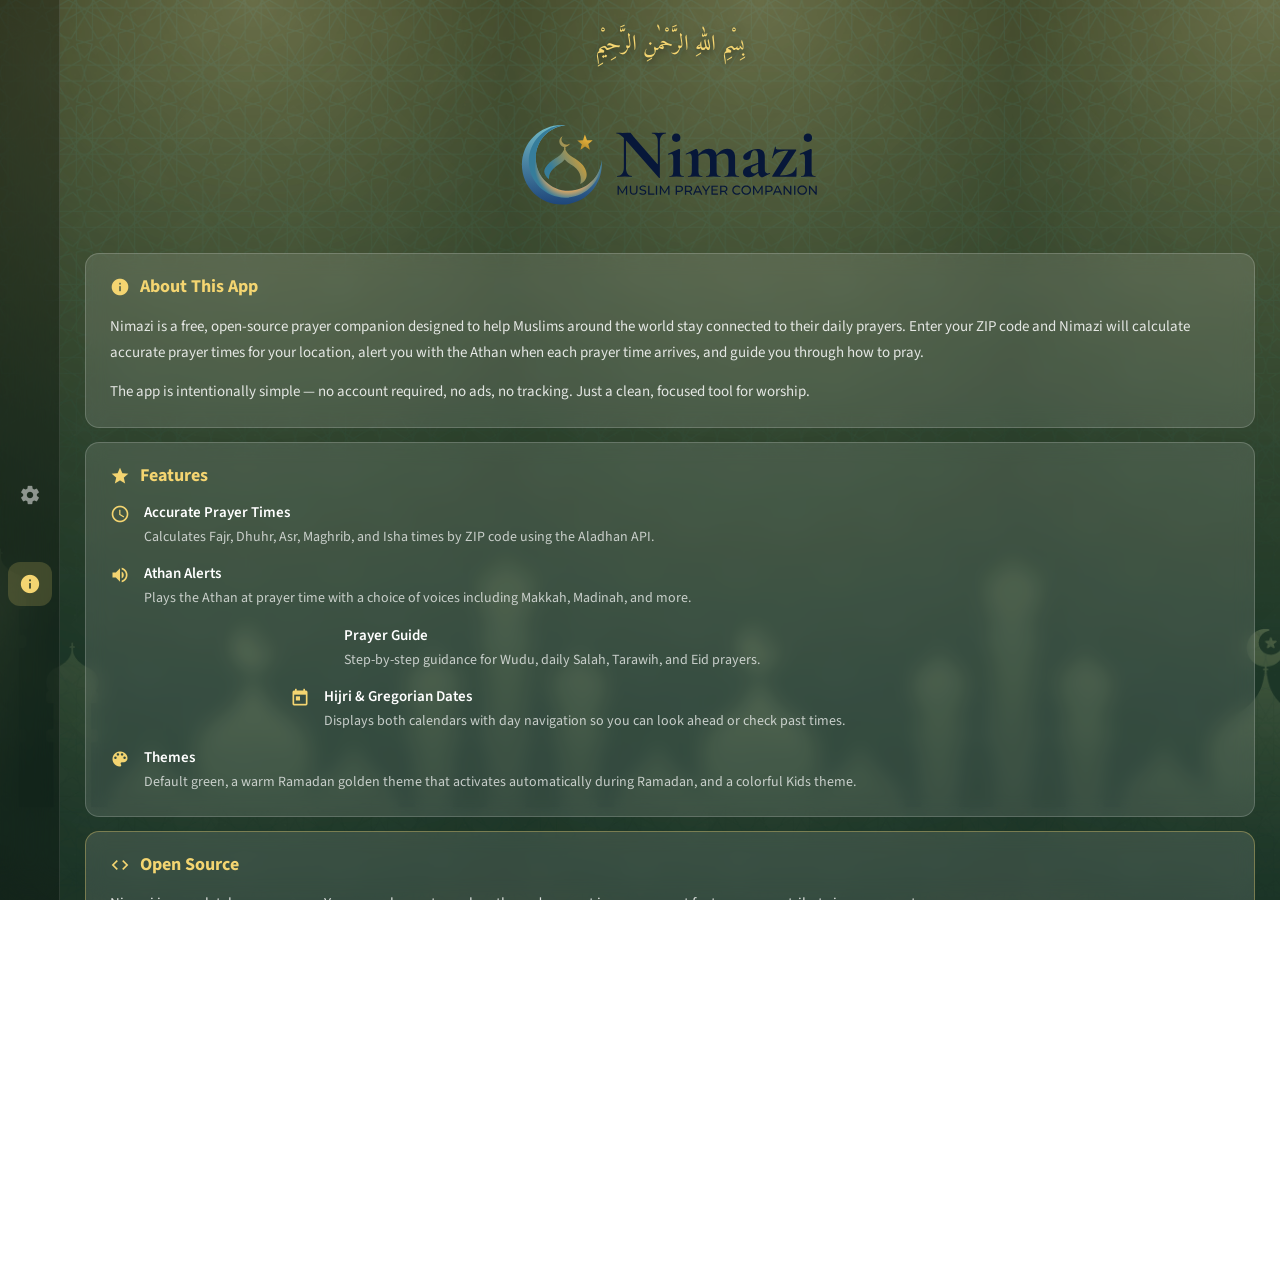
==== about.html @ c9d225bf "Add About page, desktop sidebar nav, and guide page improvements - Add About page with app descripti" ====
<!DOCTYPE html>
<html lang="en">
<head>
<meta charset="UTF-8">
<meta name="viewport" content="width=device-width, initial-scale=1.0">

<title>About - Nimazi</title>

<link href="https://fonts.googleapis.com/css2?family=Amiri:wght@400;700&family=Source+Sans+3:wght@300;400;600;700&display=swap" rel="stylesheet">
<link href="https://fonts.googleapis.com/icon?family=Material+Icons" rel="stylesheet">
<link href="styles.css" rel="stylesheet">

<link rel="icon" type="image/png" href="/assets/favicon/favicon-96x96.png" sizes="96x96" />
<link rel="icon" type="image/svg+xml" href="/assets/favicon/favicon.svg" />
<link rel="shortcut icon" href="/assets/favicon/favicon.ico" />
<link rel="apple-touch-icon" sizes="180x180" href="/assets/favicon/apple-touch-icon.png" />
<meta name="apple-mobile-web-app-title" content="Nimazi" />
<link rel="manifest" href="/assets/favicon/site.webmanifest" />
</head>

<body class="aboutPage">
<div class="pattern-overlay"></div>
<div class="geometric-pattern"></div>

<div class="container">
    <div class="bismillah">بِسْمِ اللهِ الرَّحْمٰنِ الرَّحِيْمِ</div>

    <div class="about-hero">
        <img src="assets/branding/logo.svg" alt="Nimazi" class="about-logo">
    </div>

    <div class="about-sections">

        <div class="about-card">
            <h2 class="about-card-title">
                <span class="material-icons about-card-icon">info</span>
                About This App
            </h2>
            <p class="about-body">
                Nimazi is a free, open-source prayer companion designed to help Muslims around the world stay connected to their daily prayers. Enter your ZIP code and Nimazi will calculate accurate prayer times for your location, alert you with the Athan when each prayer time arrives, and guide you through how to pray.
            </p>
            <p class="about-body">
                The app is intentionally simple — no account required, no ads, no tracking. Just a clean, focused tool for worship.
            </p>
        </div>

        <div class="about-card">
            <h2 class="about-card-title">
                <span class="material-icons about-card-icon">star</span>
                Features
            </h2>
            <ul class="about-feature-list">
                <li>
                    <span class="material-icons about-feature-icon">schedule</span>
                    <div>
                        <strong>Accurate Prayer Times</strong>
                        <p>Calculates Fajr, Dhuhr, Asr, Maghrib, and Isha times by ZIP code using the Aladhan API.</p>
                    </div>
                </li>
                <li>
                    <span class="material-icons about-feature-icon">volume_up</span>
                    <div>
                        <strong>Athan Alerts</strong>
                        <p>Plays the Athan at prayer time with a choice of voices including Makkah, Madinah, and more.</p>
                    </div>
                </li>
                <li>
                    <span class="material-icons about-feature-icon">clean_hands</span>
                    <div>
                        <strong>Prayer Guide</strong>
                        <p>Step-by-step guidance for Wudu, daily Salah, Tarawih, and Eid prayers.</p>
                    </div>
                </li>
                <li>
                    <span class="material-icons about-feature-icon">calendar_today</span>
                    <div>
                        <strong>Hijri &amp; Gregorian Dates</strong>
                        <p>Displays both calendars with day navigation so you can look ahead or check past times.</p>
                    </div>
                </li>
                <li>
                    <span class="material-icons about-feature-icon">palette</span>
                    <div>
                        <strong>Themes</strong>
                        <p>Default green, a warm Ramadan golden theme that activates automatically during Ramadan, and a colorful Kids theme.</p>
                    </div>
                </li>
            </ul>
        </div>

        <div class="about-card about-card-github">
            <h2 class="about-card-title">
                <span class="material-icons about-card-icon">code</span>
                Open Source
            </h2>
            <p class="about-body">
                Nimazi is completely open source. You are welcome to explore the code, report issues, suggest features, or contribute improvements.
            </p>
            <a href="https://github.com/iamshipon1988/nimazi" target="_blank" rel="noopener noreferrer" class="about-github-link">
                <svg class="about-github-icon" viewBox="0 0 24 24" fill="currentColor" aria-hidden="true">
                    <path d="M12 0C5.374 0 0 5.373 0 12c0 5.302 3.438 9.8 8.207 11.387.599.111.793-.261.793-.577v-2.234c-3.338.726-4.033-1.416-4.033-1.416-.546-1.387-1.333-1.756-1.333-1.756-1.089-.745.083-.729.083-.729 1.205.084 1.839 1.237 1.839 1.237 1.07 1.834 2.807 1.304 3.492.997.107-.775.418-1.305.762-1.604-2.665-.305-5.467-1.334-5.467-5.931 0-1.311.469-2.381 1.236-3.221-.124-.303-.535-1.524.117-3.176 0 0 1.008-.322 3.301 1.23A11.509 11.509 0 0112 5.803c1.02.005 2.047.138 3.006.404 2.291-1.552 3.297-1.23 3.297-1.23.653 1.653.242 2.874.118 3.176.77.84 1.235 1.911 1.235 3.221 0 4.609-2.807 5.624-5.479 5.921.43.372.823 1.102.823 2.222v3.293c0 .319.192.694.801.576C20.566 21.797 24 17.3 24 12c0-6.627-5.373-12-12-12z"/>
                </svg>
                View on GitHub
                <span class="material-icons about-link-arrow">open_in_new</span>
            </a>
        </div>

        <div class="about-card">
            <h2 class="about-card-title">
                <span class="material-icons about-card-icon">favorite</span>
                Credits
            </h2>
            <div class="about-credits">
                <div class="about-credit-row">
                    <span class="about-credit-label">Created by</span>
                    <a href="https://sazzad.me" target="_blank" rel="noopener noreferrer" class="about-credit-link">Sazzad Hossain</a>
                </div>
                <div class="about-credit-row">
                    <span class="about-credit-label">Prayer data</span>
                    <a href="https://aladhan.com" target="_blank" rel="noopener noreferrer" class="about-credit-link">Aladhan API</a>
                </div>
                <div class="about-credit-row">
                    <span class="about-credit-label">Icons</span>
                    <a href="https://fonts.google.com/icons" target="_blank" rel="noopener noreferrer" class="about-credit-link">Google Material Icons</a>
                </div>
                <div class="about-credit-row">
                    <span class="about-credit-label">Fonts</span>
                    <a href="https://fonts.google.com" target="_blank" rel="noopener noreferrer" class="about-credit-link">Google Fonts — Amiri &amp; Source Sans 3</a>
                </div>
            </div>
        </div>

    </div><!-- /.about-sections -->

</div><!-- /.container -->

<!-- Desktop Side Navigation -->
<nav class="desktop-side-nav">
    <a href="index.html" class="side-nav-item" aria-label="Prayer Times">
        <span class="material-icons">accessibility_new</span>
        <span class="side-nav-tooltip">Prayer</span>
    </a>
    <a href="guide.html" class="side-nav-item" aria-label="Prayer Guide">
        <span class="material-icons">clean_hands</span>
        <span class="side-nav-tooltip">Guide</span>
    </a>
    <a href="index.html#settings" class="side-nav-item" aria-label="Settings">
        <span class="material-icons">settings</span>
        <span class="side-nav-tooltip">Settings</span>
    </a>
    <a href="about.html" class="side-nav-item active" aria-label="About">
        <span class="material-icons">info</span>
        <span class="side-nav-tooltip">About</span>
    </a>
</nav>

<!-- Mobile Bottom Navigation -->
<div class="mobile-bottom-nav">
    <a href="index.html" class="bottom-nav-item" aria-label="Prayer Times">
        <span class="material-icons">accessibility_new</span>
        <span class="bottom-nav-label">Prayer</span>
    </a>
    <a href="guide.html" class="bottom-nav-item" aria-label="Prayer Guide">
        <span class="material-icons">clean_hands</span>
        <span class="bottom-nav-label">Guide</span>
    </a>
    <a href="index.html#settings" class="bottom-nav-item" aria-label="Settings">
        <span class="material-icons">settings</span>
        <span class="bottom-nav-label">Settings</span>
    </a>
    <a href="about.html" class="bottom-nav-item active" aria-label="About">
        <span class="material-icons">info</span>
        <span class="bottom-nav-label">About</span>
    </a>
</div>

<script src="guide.js"></script>
</body>
</html>
---- styles.css ----
* {
    margin: 0;
    padding: 0;
    box-sizing: border-box;
}

body, html {
    width: 100%;
    height: 100vh;
    font-family: 'Source Sans 3', sans-serif;
    color: #fff;
    overflow-x: hidden;
    overflow-y: auto;
    background: url('assets/images/bg-green-mobile.jpg') bottom left / auto 100% repeat-x fixed;
    position: relative;
}

body::before {
    content: '';
    position: fixed;
    top: 0;
    left: 0;
    width: 100%;
    height: 100%;
    background: rgba(0, 0, 0, 0.4);
    pointer-events: none;
    z-index: 1;
}

body .container {
    position: relative;
    z-index: 10;
}

/* Ramadan Theme - Golden Light with Background Image */
body.ramadan-mode {
    background: url('assets/images/bg-ramadan.jpg') center center / cover no-repeat fixed;
    color: #3a3939;
}

body.ramadan-mode::before {
    content: '';
    position: fixed;
    top: 0;
    left: 0;
    width: 100%;
    height: 100%;
    background: rgba(255, 255, 255, 0.3);
    pointer-events: none;
    z-index: 1;
}

body.ramadan-mode .container {
    position: relative;
    z-index: 10;
}

body.ramadan-mode .bismillah {
    color: #6b5016;
    text-shadow: none;
}

body.ramadan-mode .current-time {
    color: #8b6914;
    text-shadow: none;
}

body.ramadan-mode .athan-button {
    background: linear-gradient(135deg, #d4a54a 0%, #b8903e 100%);
    color: #2c1f0a;
    font-weight: 600;
}

body.ramadan-mode .settings-button {
    background: #ffffff;
    border: 1px solid #d4a54a;
    color: #6b5016;
    font-weight: 600;
}

body.ramadan-mode .gregorian-date,
body.ramadan-mode .hijri-date {
    background: rgba(139, 105, 20, 0.15);
    border: 1px solid rgba(107, 80, 22, 0.4);
    color: #6b5016;
    font-weight: 500;
    text-shadow: none;
}

body.ramadan-mode .next-prayer-section {
    background: rgba(255, 255, 255, 0.8);
    border: 2px solid rgba(139, 105, 20, 0.4);
}

body.ramadan-mode .next-prayer-info-label,
body.ramadan-mode .next-prayer-time-label,
body.ramadan-mode .countdown-label {
    color: #6b5016;
    font-weight: 500;
    text-shadow: none;
}

body.ramadan-mode .next-prayer-name {
    color: #8b6914;
    font-weight: 700;
    text-shadow: none;
}

body.ramadan-mode .next-prayer-time {
    color: #6b5016;
    font-weight: 700;
    text-shadow: none;
}

body.ramadan-mode .countdown {
    color: #8b6914;
    font-weight: 600;
    text-shadow: none;
}

body.ramadan-mode .prayer-card {
    background: rgba(255, 255, 255, 0.8);
    border: 2px solid rgba(139, 105, 20, 0.3);
}

body.ramadan-mode .prayer-card.active {
    background: rgba(255, 255, 255, 0.95);
    border-color: #8b6914;
    border-width: 3px;
    box-shadow: 0 4px 12px rgba(139, 105, 20, 0.3);
}

body.ramadan-mode .prayer-card .prayer-label {
    color: #6b5016;
    font-weight: 600;
    text-shadow: none;
}

body.ramadan-mode .prayer-name {
    color: #6b5016;
    font-weight: 700;
    text-shadow: none;
}

body.ramadan-mode .prayer-time {
    color: #8b6914;
    font-weight: 600;
    text-shadow: none;
}

body.ramadan-mode .ramadan-banner {
    background: rgba(139, 105, 20, 0.15);
    color: #6b5016;
    border: 2px solid rgba(107, 80, 22, 0.4);
}

body.ramadan-mode .ramadan-time-box {
    background: rgba(255, 255, 255, 0.6);
    border-color: rgba(139, 105, 20, 0.4);
}

body.ramadan-mode .prayer-card.ramadan-special {
    background: rgba(255, 255, 255, 0.95);
    border-color: #8b6914;
    border-width: 3px;
    box-shadow: 0 0 20px rgba(139, 105, 20, 0.3);
}

/* ==================== KIDS THEME ==================== */
body.kids-mode {
    background: #FFF8DC;
    background-image: url('assets/images/bg-kids.jpg');
    background-size: cover;
    background-position: center bottom;
    background-attachment: fixed;
    font-family: 'Source Sans 3', sans-serif;
    color: #131313;
}

/* body.kids-mode .container {
    padding-bottom: 140px;
} */

body.kids-mode::before {
    background: rgba(0, 0, 0, 0.2);
}

body.kids-mode .header {
    background: transparent;
    padding: 15px 20px;
    margin-bottom: 15px;
    flex-direction: row;
    align-items: flex-start;
    justify-content: space-between;
}

body.kids-mode .header-left {
    margin-bottom: 0;
    text-align: left;
}

body.kids-mode .bismillah {
    color: #00CED1;
    text-shadow:
        3px 3px 0px #FFF,
        -2px -2px 0px #FFF,
        2px -2px 0px #FFF,
        -2px 2px 0px #FFF,
        0 0 10px rgba(255, 255, 255, 0.8);
    font-size: 18px;
    font-weight: 800;
    margin-bottom: 8px;
}

body.kids-mode .current-time {
    color: #FF1493;
    text-shadow:
        4px 4px 0px #FFF,
        -3px -3px 0px #FFF,
        3px -3px 0px #FFF,
        -3px 3px 0px #FFF,
        0 0 15px rgba(255, 255, 255, 0.9);
    font-family: 'Source Sans 3', sans-serif;
    font-weight: 900;
    font-size: 56px;
    letter-spacing: 3px;
}

body.kids-mode .athan-button-container {
    margin-bottom: 10px;
}

body.kids-mode .athan-button {
    background: linear-gradient(135deg, #FF69B4 0%, #FF1493 100%);
    color: #FFF;
    font-weight: 800;
    border: 3px solid #FFF;
    font-size: 15px;
    border-radius: 25px;
    padding: 12px 28px;
    box-shadow: 0 4px 15px rgba(255, 20, 147, 0.5);
    text-shadow: 1px 1px 2px rgba(0, 0, 0, 0.3);
}

body.kids-mode .athan-button:hover {
    background: linear-gradient(135deg, #FF1493 0%, #FF69B4 100%);
    transform: translateY(-3px) scale(1.08);
    box-shadow: 0 6px 25px rgba(255, 20, 147, 0.7);
    border-color: #FFD700;
}

body.kids-mode .date-info {
    justify-content: flex-end;
}

body.kids-mode .date-container {
    flex-direction: column;
    gap: 4px;
    align-items: flex-end;
}

body.kids-mode .gregorian-date,
body.kids-mode .hijri-date {
    background: #FFF;
    border: 3px solid #FF8C00;
    color: #000;
    font-weight: 800;
    text-shadow: none;
    border-radius: 12px;
    padding: 8px 14px;
    font-size: 12px;
    box-shadow: 0 4px 12px rgba(255, 140, 0, 0.4);
}

body.kids-mode .settings-button {
    background: #00CED1;
    border: 3px solid #FFF;
    color: #FFF;
    font-size: 24px;
    border-radius: 50%;
    width: 50px;
    height: 50px;
    box-shadow: 0 4px 15px rgba(0, 206, 209, 0.5);
    text-shadow: 1px 1px 2px rgba(0, 0, 0, 0.3);
}

body.kids-mode .settings-button:hover {
    background: #FFD700;
    color: #000;
    border-color: #FF8C00;
    box-shadow: 0 6px 20px rgba(255, 215, 0, 0.6);
    text-shadow: none;
}

body.kids-mode .next-prayer-section {
    background: #FFD700;
    border: none;
    border-radius: 20px;
    box-shadow: 0 6px 20px rgba(255, 215, 0, 0.4);
    padding: 20px;
}

body.kids-mode .next-prayer-info-label,
body.kids-mode .next-prayer-time-label,
body.kids-mode .countdown-label {
    color: #000;
    font-weight: 700;
    text-shadow: none;
    text-transform: uppercase;
    font-size: 11px;
    letter-spacing: 0.5px;
}

body.kids-mode .next-prayer-name {
    color: #000;
    font-weight: 900;
    text-shadow: none;
    font-size: 26px;
}

body.kids-mode .next-prayer-time {
    color: #000;
    font-weight: 900;
    text-shadow: none;
    font-size: 26px;
}

body.kids-mode .countdown {
    color: #000;
    font-weight: 700;
    text-shadow: none;
    font-size: 16px;
}

body.kids-mode .date-navigation-badge {
    background: #FFD700;
    border: none;
    border-radius: 15px;
}

body.kids-mode .date-badge-date {
    color: #000;
    font-weight: 700;
    text-shadow: none;
}

body.kids-mode .back-to-today-button {
    background: #00CED1;
    color: #000;
    border: none;
    font-weight: 700;
}

body.kids-mode .back-to-today-button:hover {
    background: #48D1CC;
    transform: scale(1.05);
}

body.kids-mode .date-nav-button {
    background: #00CED1;
    border: none;
    color: #000;
    font-size: 16px;
    font-weight: 700;
}

body.kids-mode .date-nav-button:hover:not(:disabled) {
    background: #48D1CC;
    transform: translateY(-50%) scale(1.1);
    box-shadow: 0 0 10px rgba(0, 206, 209, 0.4);
}

body.kids-mode .prayer-grid {
    grid-template-columns: repeat(3, 1fr);
    gap: 15px;
    margin-bottom: 20px;
}

body.kids-mode .prayer-card {
    background: #ffffff;
    border: none;
    border-radius: 20px;
    box-shadow: 0 4px 10px rgba(0, 206, 209, 0.3);
    padding: 18px 14px;
    display: flex;
    flex-direction: column;
    align-items: center;
    justify-content: center;
    gap: 6px;
    min-height: 110px;
}

body.kids-mode .prayer-card:hover {
    transform: translateY(-3px);
    box-shadow: 0 6px 15px rgba(0, 206, 209, 0.4);
}

body.kids-mode .prayer-card.active {
    background: #00CED1;
    box-shadow: 0 6px 20px rgba(160, 231, 229, 0.6);
    border-top: 5px solid #f4d571;
}

body.kids-mode .prayer-card.active:before {
    display: none;
}

body.kids-mode .prayer-card.passed {
    opacity: 0.7;
}

body.kids-mode .prayer-card .prayer-label {
    background: transparent;
    color: #000;
    font-weight: 700;
    text-shadow: none;
    border-radius: 0;
    font-size: 11px;
    text-transform: uppercase;
    letter-spacing: 0.8px;
    margin-bottom: 4px;
}

body.kids-mode .prayer-name {
    color: #000;
    font-weight: 700;
    text-shadow: none;
    font-size: 15px;
}

body.kids-mode .prayer-time {
    color: #000;
    font-weight: 900;
    text-shadow: none;
    font-size: 22px;
}

body.kids-mode .ramadan-banner {
    background: #FFD700;
    color: #000;
    border: none;
    border-radius: 20px;
    box-shadow: 0 4px 15px rgba(255, 215, 0, 0.4);
}

body.kids-mode .ramadan-banner h2 {
    color: #000;
    text-shadow: none;
    font-size: 20px;
}

body.kids-mode .ramadan-time-box {
    background: #00CED1;
    border: none;
    border-radius: 15px;
}

body.kids-mode .ramadan-time-box h3 {
    color: #000;
    font-weight: 700;
}

body.kids-mode .ramadan-time-box .time {
    color: #000;
    font-weight: 900;
}

body.kids-mode .ramadan-time-box .note {
    color: #2c2c2c;
}

/* Kids theme modals */
body.kids-mode .prayer-modal-content,
body.kids-mode .prayer-details-content,
body.kids-mode .settings-modal-content {
    background: #FFF;
    border: none;
    border-radius: 20px;
    box-shadow: 0 10px 40px rgba(0, 0, 0, 0.2);
}

body.kids-mode .prayer-modal h2,
body.kids-mode .prayer-details-content h2,
body.kids-mode .settings-modal-content h2 {
    color: #000;
    text-shadow: none;
}

body.kids-mode .prayer-modal-time,
body.kids-mode .prayer-details-time {
    color: #00CED1;
    font-weight: 900;
    text-shadow: none;
}

body.kids-mode .prayer-modal-button,
body.kids-mode .modal-close {
    background: #00CED1;
    color: #000;
    border: none;
    font-weight: 700;
}

body.kids-mode .settings-save-button {
    background: #00CED1;
    color: #000;
    border: none;
    font-weight: 700;
}

body.kids-mode .settings-cancel-button {
    background: #E0E0E0;
    color: #000;
    border: none;
    font-weight: 600;
}

body.kids-mode .settings-copyright {
    color: #666;
    font-weight: 600;
}

body.kids-mode .settings-copyright a {
    color: #00CED1;
    font-weight: 700;
}

body.kids-mode .form-group label {
    color: #2c2c2c;
    font-weight: 600;
}

body.kids-mode .form-group input,
body.kids-mode .form-group select {
    background: #F5F5F5;
    border: 2px solid #E0E0E0;
    color: #2c2c2c;
    font-weight: 500;
}

body.kids-mode .form-group input:focus,
body.kids-mode .form-group select:focus {
    border-color: #00CED1;
    box-shadow: 0 0 0 3px rgba(0, 206, 209, 0.1);
}

body.kids-mode .preview-athan-button {
    background: #FFD700;
    border: none;
    color: #000;
    font-weight: 700;
}

body.kids-mode .preview-athan-button:hover {
    background: #FFA500;
    box-shadow: 0 4px 12px rgba(255, 215, 0, 0.4);
}

/* Islamic Pattern Background */
.pattern-overlay {
    position: fixed;
    top: 0;
    left: 0;
    width: 100%;
    height: 100%;
    opacity: 0.08;
    background-image:
        repeating-linear-gradient(45deg, transparent, transparent 35px, rgba(255,255,255,.03) 35px, rgba(255,255,255,.03) 70px),
        repeating-linear-gradient(-45deg, transparent, transparent 35px, rgba(255,255,255,.03) 35px, rgba(255,255,255,.03) 70px);
    pointer-events: none;
    z-index: 2;
}

.geometric-pattern {
    position: fixed;
    top: 0;
    left: 0;
    width: 100%;
    height: 100%;
    opacity: 0.05;
    background-image: radial-gradient(circle at 25% 25%, rgba(244, 213, 113, 0.2) 2%, transparent 0),
                      radial-gradient(circle at 75% 75%, rgba(244, 213, 113, 0.2) 2%, transparent 0);
    background-size: 60px 60px;
    pointer-events: none;
    z-index: 2;
}

.container {
    position: relative;
    max-width: 1400px;
    margin: 0 auto;
    padding: 15px 25px;
    z-index: 10;
    min-height: 100vh;
    display: flex;
    flex-direction: column;
}

/* Header Section */
.header {
    display: flex;
    justify-content: space-between;
    align-items: center;
    margin-bottom: 12px;
    flex-shrink: 0;
}

.header-left {
    flex: 1;
}

.bismillah {
    font-family: 'Amiri', serif;
    font-size: 20px;
    color: #f4d571;
    margin-bottom: 6px;
    text-shadow: 0 2px 8px rgba(0, 0, 0, 0.6);
    font-weight: 500;
}

.current-time {
    font-family: 'Source Sans 3', sans-serif;
    font-size: 52px;
    font-weight: 700;
    letter-spacing: 1px;
    text-shadow: 0 3px 12px rgba(0, 0, 0, 0.7);
    margin: 0;
    font-variant-numeric: tabular-nums;
    color: #ffffff;
}

.athan-button-container {
    display: flex;
    align-items: center;
    padding: 0 15px;
}

.athan-button {
    background: linear-gradient(135deg, #f4d571 0%, #e0c45c 100%);
    color: #1a4d2e;
    border: none;
    padding: 10px 20px;
    font-size: 14px;
    font-weight: 600;
    border-radius: 8px;
    cursor: pointer;
    transition: all 0.3s ease;
    font-family: 'Source Sans 3', sans-serif;
    box-shadow: 0 2px 10px rgba(244, 213, 113, 0.3);
    white-space: nowrap;
}

.athan-button:hover {
    transform: translateY(-2px);
    box-shadow: 0 4px 15px rgba(244, 213, 113, 0.5);
}

.athan-button:active {
    transform: translateY(0);
}

.date-info {
    display: flex;
    flex-direction: row;
    gap: 12px;
    align-items: center;
    flex: 1;
    justify-content: flex-end;
}

.date-container {
    display: flex;
    flex-direction: column;
    gap: 6px;
    align-items: flex-end;
}

.settings-button {
    background: linear-gradient(135deg, #f4d571 0%, #e0c45c 100%);
    color: #1a4d2e;
    border: none;
    width: 40px;
    height: 40px;
    font-size: 18px;
    border-radius: 50%;
    cursor: pointer;
    transition: all 0.3s ease;
    box-shadow: 0 2px 10px rgba(244, 213, 113, 0.3);
    display: flex;
    align-items: center;
    justify-content: center;
    flex-shrink: 0;
}

/* Branding symbol: hidden on mobile, shown on tablet/desktop */
.header-symbol {
    display: none;
}

/* Desktop/Tablet: Position settings button to right of date */
@media (min-width: 481px) {
    .header {
        position: relative;
    }

    .header-symbol {
        display: flex;
        align-items: center;
        justify-content: center;
        flex-shrink: 0;
        background: rgba(244, 213, 113, 0.12);
        border: 1px solid rgba(244, 213, 113, 0.25);
        border-radius: 14px;
        padding: 10px;
    }

    .header-symbol-img {
        width: 80px;
        height: 80px;
    }

    .guide-button {
        position: absolute;
        right: 50px;
        top: 50%;
        transform: translateY(-50%);
    }

    .settings-button {
        position: absolute;
        right: 0;
        top: 50%;
        transform: translateY(-50%);
    }
}

.settings-button:hover {
    box-shadow: 0 4px 15px rgba(244, 213, 113, 0.5);
}

/* Guide button (main app header — links to guide.html) */
.guide-button {
    background: linear-gradient(135deg, #f4d571 0%, #e0c45c 100%);
    color: #1a4d2e;
    width: 40px;
    height: 40px;
    border-radius: 50%;
    cursor: pointer;
    transition: all 0.3s ease;
    box-shadow: 0 2px 10px rgba(244, 213, 113, 0.3);
    display: flex;
    align-items: center;
    justify-content: center;
    flex-shrink: 0;
    text-decoration: none;
    border: none;
}

.guide-button .material-icons {
    font-size: 18px;
}

.guide-button:hover {
    box-shadow: 0 4px 15px rgba(244, 213, 113, 0.5);
}

/* Mobile bottom nav — hidden on desktop, shown on mobile portrait only */
.mobile-bottom-nav {
    display: none;
}

.gregorian-date, .hijri-date {
    font-size: 14px;
    opacity: 1;
    padding: 6px 14px;
    background: rgba(255, 255, 255, 0.2);
    backdrop-filter: blur(10px);
    border-radius: 15px;
    border: 1px solid rgba(244, 213, 113, 0.5);
    white-space: nowrap;
    font-weight: 500;
    color: #ffffff;
    text-shadow: 0 1px 3px rgba(0, 0, 0, 0.5);
}

/* Ramadan Banner */
.ramadan-banner {
    background: linear-gradient(135deg, #f4d571 0%, #e0c45c 100%);
    color: #1a4d2e;
    padding: 12px 20px;
    border-radius: 10px;
    margin: 8px 0;
    box-shadow: 0 4px 15px rgba(244, 213, 113, 0.3);
    flex-shrink: 0;
}

.ramadan-banner h2 {
    font-family: 'Amiri', serif;
    font-size: 18px;
    margin-bottom: 10px;
    text-align: center;
}

.ramadan-times {
    display: grid;
    grid-template-columns: 1fr 1fr;
    gap: 12px;
}

.ramadan-time-box {
    background: rgba(26, 77, 46, 0.2);
    padding: 12px;
    border-radius: 8px;
    border: 2px solid rgba(26, 77, 46, 0.3);
    text-align: center;
}

.ramadan-time-box h3 {
    font-size: 12px;
    margin-bottom: 6px;
    opacity: 0.8;
}

.ramadan-time-box .time {
    font-size: 24px;
    font-weight: 700;
    font-variant-numeric: tabular-nums;
}

.ramadan-time-box .note {
    font-size: 11px;
    margin-top: 4px;
    opacity: 0.7;
}

/* Next Prayer Section */
.next-prayer-section {
    margin: 10px 0;
    padding: 18px 30px;
    background: rgba(255, 255, 255, 0.18);
    backdrop-filter: blur(15px);
    border-radius: 12px;
    border: 2px solid rgba(244, 213, 113, 0.4);
    box-shadow: 0 4px 15px rgba(0, 0, 0, 0.4);
    flex-shrink: 0;
    display: grid;
    grid-template-columns: 1fr 1fr 1fr;
    gap: 20px;
    align-items: center;
    transition: opacity 0.15s ease, transform 0.3s cubic-bezier(0.4, 0, 0.2, 1);
    position: relative;
}

/* Slide animations for next prayer section */
.next-prayer-section.slide-out-left {
    animation: slideOutLeft 0.3s cubic-bezier(0.4, 0, 0.6, 1) forwards;
}

.next-prayer-section.slide-out-right {
    animation: slideOutRight 0.3s cubic-bezier(0.4, 0, 0.6, 1) forwards;
}

.next-prayer-section.slide-in-left {
    animation: slideInLeft 0.3s cubic-bezier(0.4, 0, 0.2, 1) forwards;
}

.next-prayer-section.slide-in-right {
    animation: slideInRight 0.3s cubic-bezier(0.4, 0, 0.2, 1) forwards;
}

.next-prayer-label {
    display: none;
}

.next-prayer-info {
    display: flex;
    flex-direction: column;
    gap: 4px;
}

.next-prayer-info-label {
    font-size: 10px;
    color: #f4d571;
    text-transform: uppercase;
    letter-spacing: 1.5px;
    opacity: 1;
    font-weight: 500;
    text-shadow: 0 1px 3px rgba(0, 0, 0, 0.5);
}

.next-prayer-name {
    font-size: 32px;
    font-weight: 700;
    color: #ffffff;
    text-shadow: 0 1px 4px rgba(0, 0, 0, 0.3);
}

.next-prayer-time-info {
    display: flex;
    flex-direction: column;
    gap: 4px;
}

.next-prayer-time-label {
    font-size: 10px;
    color: #f4d571;
    text-transform: uppercase;
    letter-spacing: 1.5px;
    opacity: 1;
    font-weight: 500;
    text-shadow: 0 1px 3px rgba(0, 0, 0, 0.5);
}

.next-prayer-time {
    font-size: 32px;
    font-weight: 700;
    color: #ffffff;
    text-shadow: 0 1px 4px rgba(0, 0, 0, 0.3);
    color: #f4d571;
    font-variant-numeric: tabular-nums;
    font-weight: 700;
}

.countdown-info {
    display: flex;
    flex-direction: column;
    gap: 4px;
}

.countdown-label {
    font-size: 10px;
    color: #f4d571;
    text-transform: uppercase;
    letter-spacing: 1.5px;
    opacity: 1;
    font-weight: 500;
    text-shadow: 0 1px 3px rgba(0, 0, 0, 0.5);
}

.countdown {
    font-size: 20px;
    font-weight: 600;
    color: #ffffff;
    text-shadow: 0 1px 4px rgba(0, 0, 0, 0.3);
}

/* All prayers complete styling */
.countdown-info.all-complete {
    grid-column: 1 / -1;
    text-align: center;
    align-items: center;
}

.countdown-info.all-complete .countdown {
    font-size: 18px;
    font-weight: 500;
    line-height: 1.6;
    padding: 8px 0;
    display: flex;
    flex-direction: column;
    gap: 8px;
}

/* Main completion message (h2 style) */
.complete-main {
    font-size: 22px;
    font-weight: 600;
    color: #ffffff;
    text-shadow: 0 1px 4px rgba(0, 0, 0, 0.4);
}

/* Sub completion message (h3 style) */
.complete-sub {
    font-size: 16px;
    font-weight: 400;
    color: #ffffff;
    opacity: 0.9;
    text-shadow: 0 1px 4px rgba(0, 0, 0, 0.3);
}

/* Ramadan mode - all complete message */
body.ramadan-mode .complete-main {
    color: #6b5016;
    text-shadow: none;
}

body.ramadan-mode .complete-sub {
    color: #8b6914;
    opacity: 0.85;
    text-shadow: none;
}

/* Kids mode - all complete message */
body.kids-mode .complete-main {
    color: #000;
    font-weight: 700;
}

body.kids-mode .complete-sub {
    color: #1a1a1a;
    font-weight: 500;
    opacity: 0.8;
}

/* Date Navigation */
.next-prayer-section {
    position: relative;
}

/* 4-column layout when viewing a different date */
.next-prayer-section.viewing-different-date {
    grid-template-columns: repeat(4, 1fr);
}

.date-navigation-badge {
    display: flex;
    flex-direction: column;
    gap: 4px;
    align-items: center;
    animation: fadeIn 0.3s ease forwards;
}

@keyframes fadeIn {
    from { opacity: 0; }
    to { opacity: 1; }
}

.date-badge-label {
    font-size: 10px;
    color: #f4d571;
    text-transform: uppercase;
    letter-spacing: 1.5px;
    opacity: 0.9;
}

body.ramadan-mode .date-badge-label {
    color: #6b5016;
    font-weight: 500;
}

.date-badge-date {
    font-size: 20px;
    font-weight: 600;
    color: #f4d571;
    text-shadow: 0 1px 4px rgba(0, 0, 0, 0.3);
}

body.ramadan-mode .date-badge-date {
    color: #8b6914;
    font-weight: 700;
    text-shadow: none;
}

.back-to-today-button {
    font-size: 9px;
    text-transform: uppercase;
    letter-spacing: 0.8px;
    padding: 6px 12px;
    background: rgba(244, 213, 113, 0.3);
    border: 1px solid rgba(244, 213, 113, 0.6);
    border-radius: 10px;
    text-shadow: 0 1px 4px rgba(0, 0, 0, 0.3);
    color: #f4d571;
    font-weight: 600;
    cursor: pointer;
    transition: all 0.3s ease;
}

.back-to-today-button:hover {
    background: rgba(244, 213, 113, 0.5);
    border-color: #f4d571;
    transform: scale(1.05);
}

.back-to-today-button:active {
    transform: scale(0.95);
}

body.ramadan-mode .back-to-today-button {
    background: rgba(139, 105, 20, 0.2);
    border-color: rgba(107, 80, 22, 0.6);
    color: #6b5016;
    font-weight: 700;
}

body.ramadan-mode .back-to-today-button:hover {
    background: rgba(139, 105, 20, 0.3);
    border-color: #8b6914;
}

.next-prayer-time-info {
    display: flex;
    flex-direction: column;
    gap: 4px;
    align-items: flex-start;
}

.date-nav-button {
    background: rgba(255, 255, 255, 0.1);
    backdrop-filter: blur(10px);
    border: 1px solid rgba(244, 213, 113, 0.3);
    color: #f4d571;
    width: 36px;
    height: 36px;
    border-radius: 50%;
    cursor: pointer;
    transition: all 0.3s ease;
    font-size: 16px;
    display: flex;
    align-items: center;
    justify-content: center;
    z-index: 10;
    padding: 0;
}

/* Desktop/Tablet: Position arrows on next-prayer-section */
@media (min-width: 481px) {
    .date-info {
        position: static;
        padding-right: 100px;
    }

    .date-nav-button {
        position: fixed;
        top: 50%;
        transform: translateY(-50%);
    }

    .date-nav-prev {
        left: 20px;
    }

    .date-nav-next {
        right: 20px;
    }
}

.date-nav-button:hover:not(:disabled) {
    background: rgba(244, 213, 113, 0.3);
    border-color: #f4d571;
    box-shadow: 0 0 15px rgba(244, 213, 113, 0.4);
}

.date-nav-button:active:not(:disabled) {
    transform: translateY(-50%) scale(0.9);
    background: rgba(244, 213, 113, 0.4);
    box-shadow: 0 0 10px rgba(244, 213, 113, 0.6);
}

.date-nav-button:disabled {
    opacity: 0.3;
    cursor: not-allowed;
}

/* Visual feedback when button is pressed */
.date-nav-button.pressing {
    transform: scale(0.9);
    background: rgba(244, 213, 113, 0.4);
}

body.ramadan-mode .date-nav-button {
    background: rgba(255, 255, 255, 0.5);
    border-color: rgba(107, 80, 22, 0.5);
    border-width: 2px;
    color: #6b5016;
}

body.ramadan-mode .date-nav-button:hover:not(:disabled) {
    background: rgba(255, 255, 255, 0.8);
    border-color: #8b6914;
    box-shadow: 0 0 15px rgba(139, 105, 20, 0.4);
}

body.ramadan-mode .date-nav-button:active:not(:disabled) {
    background: rgba(255, 255, 255, 0.9);
    box-shadow: 0 0 10px rgba(139, 105, 20, 0.6);
}

body.ramadan-mode .date-nav-button.pressing {
    transform: scale(0.9);
    background: rgba(255, 255, 255, 0.9);
}

/* Prayer Times Grid */
.prayer-grid {
    display: grid;
    grid-template-columns: repeat(3, 1fr);
    gap: 12px;
    margin: 10px 0;
    flex: 1;
    align-content: stretch;
    transition: opacity 0.15s ease, transform 0.3s cubic-bezier(0.4, 0, 0.2, 1);
}

/* Slide animations for date navigation */
.prayer-grid.slide-out-left {
    animation: slideOutLeft 0.3s cubic-bezier(0.4, 0, 0.6, 1) forwards;
}

.prayer-grid.slide-out-right {
    animation: slideOutRight 0.3s cubic-bezier(0.4, 0, 0.6, 1) forwards;
}

.prayer-grid.slide-in-left {
    animation: slideInLeft 0.3s cubic-bezier(0.4, 0, 0.2, 1) forwards;
}

.prayer-grid.slide-in-right {
    animation: slideInRight 0.3s cubic-bezier(0.4, 0, 0.2, 1) forwards;
}

@keyframes slideOutLeft {
    from {
        opacity: 1;
        transform: translateX(0);
    }
    to {
        opacity: 0;
        transform: translateX(-50px);
    }
}

@keyframes slideOutRight {
    from {
        opacity: 1;
        transform: translateX(0);
    }
    to {
        opacity: 0;
        transform: translateX(50px);
    }
}

@keyframes slideInLeft {
    from {
        opacity: 0;
        transform: translateX(-50px);
    }
    to {
        opacity: 1;
        transform: translateX(0);
    }
}

@keyframes slideInRight {
    from {
        opacity: 0;
        transform: translateX(50px);
    }
    to {
        opacity: 1;
        transform: translateX(0);
    }
}

.prayer-card {
    background: rgba(255, 255, 255, 0.16);
    backdrop-filter: blur(10px);
    border-radius: 10px;
    padding: 12px 12px;
    border: 2px solid rgba(255, 255, 255, 0.2);
    transition: all 0.3s ease;
    position: relative;
    overflow: hidden;
    text-align: center;
    display: flex;
    flex-direction: column;
    justify-content: center;
    min-height: 90px;
    cursor: pointer;
}

.prayer-card:hover {
    transform: translateY(-2px);
    box-shadow: 0 4px 12px rgba(244, 213, 113, 0.3);
}

.prayer-card::before {
    content: '';
    position: absolute;
    top: 0;
    left: 0;
    width: 100%;
    height: 3px;
    background: linear-gradient(90deg, #f4d571, #e0c45c);
    opacity: 0;
    transition: opacity 0.3s ease;
}

.prayer-card:hover::before,
.prayer-card.active::before {
    opacity: 1;
}

.prayer-card.active {
    background: rgba(244, 213, 113, 0.22);
    border-color: #f4d571;
    border-width: 3px;
    box-shadow: 0 4px 15px rgba(244, 213, 113, 0.4);
    transform: translateY(-2px);
}

.prayer-card.passed {
    opacity: 0.5;
}

.prayer-card.ramadan-special {
    background: linear-gradient(135deg, rgba(244, 213, 113, 0.25), rgba(224, 196, 92, 0.2));
    border-color: #f4d571;
    box-shadow: 0 0 20px rgba(244, 213, 113, 0.3);
}

.prayer-card.ramadan-special::before {
    opacity: 1;
    height: 6px;
}

.prayer-card.ramadan-special .prayer-name::after {
    content: '🌙';
    margin-left: 8px;
}

.prayer-card .prayer-label {
    font-size: 10px;
    text-transform: uppercase;
    letter-spacing: 1px;
    opacity: 0.8;
    margin-bottom: 4px;
    color: #f4d571;
}

.prayer-card .tomorrow-label {
    position: absolute;
    top: 8px;
    right: 8px;
    background: rgba(244, 213, 113, 0.3);
    color: #f4d571;
    font-size: 9px;
    padding: 3px 8px;
    border-radius: 12px;
    font-weight: 600;
    text-transform: uppercase;
    letter-spacing: 0.5px;
    border: 1px solid rgba(244, 213, 113, 0.5);
}

body.ramadan-mode .prayer-card .tomorrow-label {
    background: rgba(139, 105, 20, 0.2);
    color: #6b5016;
    border-color: rgba(107, 80, 22, 0.5);
    font-weight: 700;
}

.prayer-name {
    font-size: 16px;
    font-weight: 700;
    margin-bottom: 6px;
    color: #f4d571;
    text-shadow: 0 1px 3px rgba(0, 0, 0, 0.5);
}

.prayer-time {
    font-size: 22px;
    font-weight: 600;
    color: #ffffff;
    text-shadow: 0 1px 3px rgba(0, 0, 0, 0.5);
    font-weight: 700;
    font-variant-numeric: tabular-nums;
    font-family: 'Source Sans 3', sans-serif;
}

/* Responsive */
@media (max-width: 768px) {
    /* Optimize container for mobile portrait */
    body {
        min-height: 100vh;
        height: auto;
    }

    .container {
        padding: 10px 15px;
        min-height: 100vh;
        height: auto;
    }

    /* Compact header for mobile */
    .header {
        flex-direction: row;
        justify-content: space-between;
        align-items: flex-start;
        margin-bottom: 8px;
        gap: 10px;
    }

    .header-left {
        margin-bottom: 0;
        text-align: left;
        flex: 1;
    }

    .bismillah {
        font-size: 14px;
        margin-bottom: 3px;
        line-height: 1.2;
    }

    .current-time {
        font-size: 28px;
        line-height: 1;
    }

    /* Hide athan button on mobile to save space */
    .athan-button-container {
        display: none;
    }

    /* Compact date/settings area */
    .date-info {
        flex-direction: column;
        align-items: flex-end;
        gap: 6px;
    }

    .date-container {
        flex-direction: column;
        gap: 4px;
        align-items: flex-end;
    }

    .gregorian-date,
    .hijri-date {
        font-size: 10px;
        padding: 4px 8px;
        white-space: nowrap;
    }

    .settings-button {
        font-size: 20px;
        padding: 6px;
        width: 32px;
        height: 32px;
    }

    .guide-button {
        width: 32px;
        height: 32px;
    }

    .guide-button .material-icons {
        font-size: 16px;
    }

    /* Compact Ramadan banner */
    .ramadan-banner h2 {
        font-size: 18px;
        margin-bottom: 10px;
    }

    .ramadan-times {
        grid-template-columns: 1fr;
        gap: 10px;
    }

    .ramadan-time-box {
        padding: 10px;
    }

    .ramadan-time-box h3 {
        font-size: 12px;
        margin-bottom: 6px;
    }

    .ramadan-time-box .time {
        font-size: 20px;
    }

    .ramadan-time-box .note {
        font-size: 10px;
    }

    /* Compact navigation buttons */
    .date-nav-prev {
        left: 6px;
    }

    .date-nav-next {
        right: 6px;
    }

    .date-nav-button {
        width: 28px;
        height: 28px;
        font-size: 12px;
    }

    /* Compact next prayer section */
    .next-prayer-section {
        padding: 12px 40px;
        margin-bottom: 10px;
        gap: 12px;
    }

    .next-prayer-section,
    .next-prayer-section.viewing-different-date {
        grid-template-columns: 1fr;
        text-align: center;
        gap: 12px;
    }

    .next-prayer-info,
    .next-prayer-time-info,
    .countdown-info {
        align-items: center;
        text-align: center;
    }

    .next-prayer-info-label,
    .next-prayer-time-label,
    .countdown-label {
        font-size: 10px;
        margin-bottom: 3px;
    }

    .next-prayer-name,
    .next-prayer-time {
        font-size: 24px;
        line-height: 1.2;
    }

    .countdown {
        font-size: 14px;
        line-height: 1.2;
    }

    /* All prayers complete on mobile */
    .countdown-info.all-complete .countdown {
        font-size: 15px;
        padding: 6px 10px;
        line-height: 1.5;
        gap: 6px;
    }

    .complete-main {
        font-size: 17px;
        font-weight: 600;
    }

    .complete-sub {
        font-size: 14px;
        font-weight: 400;
    }

    /* Compact date badge */
    .date-navigation-badge {
        padding: 8px 12px;
        gap: 6px;
    }

    .date-badge-date {
        font-size: 11px;
    }

    .back-to-today-button {
        font-size: 8px;
        padding: 4px 10px;
        letter-spacing: 0.5px;
    }

    /* Compact prayer grid */
    .prayer-grid {
        grid-template-columns: repeat(2, 1fr);
        gap: 8px;
        margin: 0;
        flex: 1;
        align-content: stretch;
    }

    .prayer-card {
        padding: 10px 8px;
        border-radius: 8px;
        display: flex;
        flex-direction: column;
        justify-content: center;
    }

    .prayer-label {
        font-size: 9px;
        padding: 3px 8px;
        margin-bottom: 6px;
    }

    .prayer-name {
        font-size: 14px;
        margin-bottom: 4px;
    }

    .prayer-time {
        font-size: 18px;
    }

    /* Adjust modals for mobile */
    .prayer-modal-content,
    .prayer-details-content,
    .settings-modal-content {
        padding: 25px 20px;
        max-width: 90%;
    }

    .prayer-modal h2 {
        font-size: 28px;
    }

    .prayer-modal-time {
        font-size: 20px;
    }
}

/* Extra small screens (portrait phones) */
@media (max-width: 480px) and (orientation: portrait) {
    /* Mobile redesign matching Android app */
    body {
        background: #E8F5E9;
    }

    body.ramadan-mode {
        background: #F5F2E8;
    }

    body.kids-mode {
        background: #F0F8FF;
    }

    .container {
        padding: 12px 16px;
        max-width: 100%;
    }

    /* Header container */
    .header {
        border-radius: 20px;
        padding: 16px;
        margin: 0 0 8px 0;
        display: flex;
        flex-direction: column;
        gap: 12px;
    }

    .header-left {
        width: 100%;
        display: flex;
        justify-content: center;
        align-items: center;
        position: relative;
        padding: 0;
    }

    .bismillah {
        font-size: 16px;
        font-weight: 500;
        text-align: center;
        color: #37474F;
        flex: 1;
    }

    .current-time {
        display: none;
    }

    .header-left .settings-button,
    .header-left .guide-button {
        display: none;
    }

    /* Date navigation row */
    .date-info {
        width: 100%;
        display: flex;
        justify-content: space-between;
        align-items: center;
        padding: 0 0;
        margin-top: 10px;
        position: relative;
    }

    .date-nav-button {
        width: 40px;
        height: 40px;
        background: transparent;
        border: none;
        color: #37474F;
        cursor: pointer;
        display: flex;
        align-items: center;
        justify-content: center;
        flex-shrink: 0;
        padding: 0;
        position: absolute;
    }

    .date-nav-button.date-nav-prev {
        left: 0;
    }

    .date-nav-button.date-nav-next {
        right: 0;
    }

    .date-nav-button .material-icons {
        font-size: 28px;
    }

    .date-container {
        text-align: center;
        flex: 1;
    }

    .gregorian-date {
        font-size: 16px;
        font-weight: 600 !important;
        color: #FFFFFF;
        line-height: 1.3;
        background: transparent !important;
        border: none !important;
        display: block !important;
        text-align: center;
    }

    .hijri-date {
        font-size: 14px;
        color: #FFFFFF;
        margin-top: -10px;
        line-height: 1.3;
        background: transparent !important;
        border: none !important;
        display: block !important;
        width: 100%;
        text-align: center;
    }

    .date-navigation-badge {
        display: none !important;
    }

    /* Sundial section - no background */
    .next-prayer-section {
        padding: 0 !important;
        margin: 16px 0 8px !important;
        background: transparent !important;
        border-radius: 0 !important;
        border: none !important;
        backdrop-filter: none !important;
        box-shadow: none !important;
        display: flex;
        flex-direction: column;
        align-items: center;
        min-height: 160px;
        position: relative;
    }

    /* Sundial arc - perfect semicircle (wider) */
    .next-prayer-section {
        margin-top: 0 !important;
        position: relative;
        z-index: 10;
    }

    .next-prayer-section::before {
        content: '';
        position: absolute;
        top: 0;
        left: 50%;
        transform: translateX(-50%);
        width: 280px;
        height: 140px;
        border: 3px solid rgba(201, 169, 97, 0.3);
        border-bottom: none;
        border-radius: 140px 140px 0 0;
    }

    /* Sun/Moon icon that follows the arc */
    .sundial-icon {
        position: absolute;
        transition: all 0.5s ease-in-out;
        z-index: 3;
        display: flex;
        align-items: center;
        justify-content: center;
    }

    .sundial-icon .material-icons {
        font-size: 40px;
        color: #C9A961;
    }

    .next-prayer-info-label,
    .next-prayer-time-label,
    .countdown-label {
        display: none;
    }

    .next-prayer-info,
    .next-prayer-time-info,
    .countdown-info {
        display: flex;
        flex-direction: column;
        align-items: center;
        text-align: center;
        width: 100%;
    }

    .next-prayer-section .next-prayer-info {
        order: 1;
        margin-top: 60px;
    }

    .next-prayer-name {
        font-size: 32px;
        font-weight: bold;
        color: #37474F;
    }

    .next-prayer-section .next-prayer-time-info {
        order: 2;
        margin-top: -10px;
        font-weight: 600;
    }

    .next-prayer-section .next-prayer-time-info .next-prayer-time {
        font-weight: 500;
    }

    .next-prayer-time {
        font-size: 24px;
        font-weight: bold;
        color: #37474F;
    }

    .next-prayer-section .countdown-info {
        order: 3;
        margin-top: -10px;
    }

    .next-prayer-section .countdown-info .countdown-label {
        display: none !important;
    }

    .countdown {
        font-size: 16px;
        font-weight: 600;
        color: #90A4AE;
    }

    .countdown .complete-main {
        margin-top: 80px;
    }

    /* Back to Today button for mobile (past/future dates) */
    .back-to-today-mobile {
        display: flex;
        align-items: center;
        justify-content: center;
        gap: 8px;
        padding: 12px 24px;
        background: rgba(55, 71, 79, 0.1);
        border: 2px solid rgba(55, 71, 79, 0.3);
        border-radius: 12px;
        color: #37474F;
        font-size: 16px;
        font-weight: 600;
        cursor: pointer;
        transition: all 0.3s ease;
        position: relative;
        z-index: 10;
    }

    .back-to-today-mobile:hover {
        background: rgba(55, 71, 79, 0.2);
        transform: scale(1.05);
    }

    .back-to-today-mobile .material-icons {
        font-size: 20px;
    }

    /* Prayer list - no borders on cards */
    body.ramadan-mode .prayer-card.ramadan-special {
        margin-top: -2px;
    }

    .prayer-grid {
        display: flex;
        flex-direction: column;
        gap: 0;
        background: white;
        border-radius: 20px;
        padding: 16px 20px;
        box-shadow: 0 4px 10px rgba(0, 0, 0, 0.1);
        margin: 8px 0 16px;
    }

    .prayer-card {
        display: flex;
        flex-direction: row;
        align-items: flex-start;
        padding: 0 0 16px 0;
        background: transparent !important;
        border-radius: 0 !important;
        box-shadow: none !important;
        border: none !important;
        position: relative;
        min-height: 60px;
    }

    .prayer-card.active,
    .prayer-card.ramadan-special,
    .prayer-card.passed {
        background: transparent !important;
        border: none !important;
    }

    /* Timeline circle */
    .prayer-card::before {
        content: '';
        position: absolute;
        left: 0;
        top: 0;
        width: 10px !important;
        height: 10px !important;
        border-radius: 50%;
        background: white;
        border: 3px solid rgba(55, 71, 79, 0.3);
        z-index: 2;
        opacity: 1;
    }

    /* Timeline vertical line */
    .prayer-card::after {
        content: '';
        position: absolute;
        left: 7px;
        top: 16px;
        width: 2px;
        height: calc(100% - 16px);
        background: rgba(55, 71, 79, 0.2);
        z-index: 1;
    }

    .prayer-card:last-child::after {
        display: none;
    }

    /* Active/Next prayer - filled gold circle */
    .prayer-card.active::before {
        background: #C9A961;
        border-color: #C9A961;
        width: 24px;
        height: 24px;
    }

    /* Passed prayers - filled green circle and thicker line */
    .prayer-card.passed::before {
        background: #C9A961;
        border-color: #C9A961;
    }

    .prayer-card.passed::after {
        background: #C9A961;
        width: 2px;
        left: 7px;
    }

    /* Passed prayer styling - lighter text */
    .prayer-card.passed .prayer-name,
    .prayer-card.passed .prayer-time,
    .prayer-card.passed .prayer-rakats {
        color: #C9A961;
        opacity: 0.6;
    }

    /* Prayer card content */
    .prayer-card > div:first-of-type {
        display: flex;
        flex-direction: column;
        flex: 1;
        text-align: left;
        padding-left: 36px;
    }

    .prayer-name {
        font-size: 18px;
        font-weight: bold;
        color: #37474F;
        margin-bottom: 4px;
    }

    .prayer-rakats {
        font-size: 13px;
        color: #C9A961;
        font-weight: 500;
    }

    .prayer-card > div:last-of-type {
        display: flex;
        align-items: flex-start;
        padding-top: 0;
    }

    .prayer-time {
        font-size: 18px;
        font-weight: bold;
        color: #37474F;
        margin-left: auto;
        padding-left: 16px;
    }

    /* Ramadan banner in prayer grid */
    .ramadan-banner-mobile {
        margin-top: 16px;
        padding-top: 16px;
        border-top: 2px dashed rgba(55, 71, 79, 0.2);
    }

    .ramadan-banner-title {
        text-align: center;
        margin-bottom: 12px;
    }

    .moon-icon {
        font-size: 18px;
        margin-right: 6px;
    }

    .ramadan-text {
        font-size: 16px;
        font-weight: bold;
        color: #37474F;
    }

    .ramadan-times-row {
        display: flex;
        gap: 8px;
    }

    .ramadan-time-box {
        flex: 1;
        padding: 8px;
        background: rgba(76, 175, 80, 0.1);
        border: 1px solid rgba(76, 175, 80, 0.3);
        border-radius: 8px;
        text-align: center;
    }

    .ramadan-time-label {
        font-size: 13px;
        font-weight: bold;
        color: #37474F;
    }

    .ramadan-time-sublabel {
        font-size: 10px;
        color: #90A4AE;
        margin-top: 2px;
    }

    .ramadan-time-value {
        font-size: 16px;
        font-weight: bold;
        color: #4CAF50;
    }

    /* All prayers complete */
    .countdown-info.all-complete .complete-main {
        font-size: 16px;
    }

    .countdown-info.all-complete .complete-sub {
        font-size: 14px;
    }

    /* Ramadan theme colors */
    body.ramadan-mode {

    }

    body.ramadan-mode .bismillah {
        color: #8B6914;
        font-size: 18px;
    }

    body.ramadan-mode .gregorian-date {
        color: #5D4E37;
        background: none;
        border: none;
        width: 100%;
        text-align: center;
    }

    body.ramadan-mode .hijri-date {
        color: #8B6914;
        background: none;
        border: none;
        width: 100%;
        text-align: center;
    }

    body.ramadan-mode .settings-button {
        background: transparent;
        color: #8B6914;
    }

    body.ramadan-mode .date-nav-button {
        background: rgba(196, 165, 116, 0.3);
        border-color: #C4A574;
        color: #8B6914;
    }

    body.ramadan-mode .next-prayer-section::before {
        border-color: rgba(196, 165, 116, 0.6);
    }

    body.ramadan-mode .next-prayer-name,
    body.ramadan-mode .next-prayer-time {
        color: #8B6914;
    }

    body.ramadan-mode .countdown-info::before {
        color: #B8935F;
        display: none;
    }

    body.ramadan-mode .countdown {
        color: #B8935F;
    }

    body.ramadan-mode .prayer-grid {
        background: rgba(255, 255, 255, 0.7);
    }

    body.ramadan-mode .prayer-name {
        color: #5D4E37;
    }

    body.ramadan-mode .prayer-rakats {
        color: #B8935F;
    }

    body.ramadan-mode .prayer-time {
        color: #8B6914;
    }

    body.ramadan-mode .prayer-card.active::before,
    body.ramadan-mode .prayer-card.passed::before {
        background: #D4A54A;
        border-color: #D4A54A;
    }

    body.ramadan-mode .prayer-card.passed .prayer-name,
    body.ramadan-mode .prayer-card.passed .prayer-time {
        color: #C4A574;
    }

    body.ramadan-mode .prayer-card.passed::after {
        background: #D4A54A;
    }

    body.ramadan-mode .ramadan-text {
        color: #5D4E37;
    }

    body.ramadan-mode .ramadan-time-box {
        background: rgba(212, 165, 74, 0.1);
        border-color: rgba(196, 165, 116, 0.4);
    }

    body.ramadan-mode .ramadan-time-label {
        color: #5D4E37;
    }

    body.ramadan-mode .ramadan-time-sublabel {
        color: #B8935F;
    }

    body.ramadan-mode .ramadan-time-value {
        color: #8B6914;
    }

    body.ramadan-mode .back-to-today-mobile {
        background: rgba(196, 165, 116, 0.2);
        border-color: #C4A574;
        color: #8B6914;
    }

    body.ramadan-mode .back-to-today-mobile:hover {
        background: rgba(196, 165, 116, 0.3);
    }

    /* Default Green Theme colors for mobile */
    body:not(.ramadan-mode):not(.kids-mode) * {
        text-shadow: none !important;
        background: transparent !important;
        color: #ffffff;
    }
    body:not(.ramadan-mode):not(.kids-mode) {
        background: url(assets/images/bg-green-mobile.jpg) bottom center / cover no-repeat fixed;
    }

    body:not(.ramadan-mode):not(.kids-mode) .mobile-bottom-nav {
        background: rgba(0, 0, 0, 0.3) !important;
        border-color: rgba(0, 0, 0, 0.3);
        backdrop-filter: blur(10px);
    }

    body:not(.ramadan-mode):not(.kids-mode) .header {
        background: transparent !important;
        /* backdrop-filter: blur(10px); */
    }

    body:not(.ramadan-mode):not(.kids-mode) .settings-save-button {
        background: rgba(255, 255, 255, 0.2) !important;
        border-color: rgba(255, 255, 255, 0.4);
        color: #FFFFFF;
    }

    body:not(.ramadan-mode):not(.kids-mode) .prayer-grid {
        background: rgba(0, 0, 0, 0.3);
        backdrop-filter: blur(10px);
        box-shadow: 0 4px 15px rgba(0, 0, 0, 0.3);
        border: 1px solid rgba(255, 255, 255, 0.2);
    }

    body:not(.ramadan-mode):not(.kids-mode) .bismillah {
        color: #FFFFFF;
        font-weight: 700;
    }

    body:not(.ramadan-mode):not(.kids-mode) .gregorian-date {
        color: #FFFFFF;
        font-weight: 700;
    }

    body:not(.ramadan-mode):not(.kids-mode) .hijri-date {
        color: #FFFFFF;
        font-weight: 600;
        opacity: 0.9;
    }

    body:not(.ramadan-mode):not(.kids-mode) .settings-button .material-icons {
        color: #FFFFFF;
        font-size: 26px;
    }

    body:not(.ramadan-mode):not(.kids-mode) .date-nav-button {
        background: rgba(255, 255, 255, 0.1);
        border-color: rgba(255, 255, 255, 0.3);
    }

    body:not(.ramadan-mode):not(.kids-mode) .date-nav-button .material-icons {
        color: #FFFFFF;
        font-size: 30px;
    }

    body:not(.ramadan-mode):not(.kids-mode) .next-prayer-section::before {
        border-color: rgba(255, 255, 255, 0.4);
    }

    body:not(.ramadan-mode):not(.kids-mode) .sundial-icon .material-icons {
        color: #FFFFFF;
    }

    body:not(.ramadan-mode):not(.kids-mode) .next-prayer-name {
        color: #FFFFFF;
        font-weight: 700;
    }

    body:not(.ramadan-mode):not(.kids-mode) .next-prayer-time {
        color: #FFFFFF;
        font-weight: 600;
    }

    body:not(.ramadan-mode):not(.kids-mode) .countdown {
        color: #FFFFFF;
        opacity: 0.9;
    }

    body:not(.ramadan-mode):not(.kids-mode) .prayer-card::before {
        border-color: rgba(255, 255, 255, 0.4);
        background: transparent;
    }

    body:not(.ramadan-mode):not(.kids-mode) .prayer-card::after {
        background: rgba(255, 255, 255, 0.3);
    }

    body:not(.ramadan-mode):not(.kids-mode) .ramadan-banner-mobile {
        border-top: 1px dashed rgba(255, 255, 255, 0.3);
    }

    body:not(.ramadan-mode):not(.kids-mode) .prayer-card.active::before,
    body:not(.ramadan-mode):not(.kids-mode) .prayer-card.passed::before {
        background: #FFFFFF;
        border-color: #FFFFFF;
    }

    body:not(.ramadan-mode):not(.kids-mode) .prayer-card.passed::after {
        background: #FFFFFF;
    }

    body:not(.ramadan-mode):not(.kids-mode) .prayer-name {
        color: #FFFFFF;
        font-weight: 600;
    }

    body:not(.ramadan-mode):not(.kids-mode) .prayer-rakats {
        color: #FFFFFF;
        opacity: 0.8;
    }

    body:not(.ramadan-mode):not(.kids-mode) .prayer-time {
        color: #FFFFFF;
        font-weight: 600;
    }

    body:not(.ramadan-mode):not(.kids-mode) .prayer-card.passed .prayer-name,
    body:not(.ramadan-mode):not(.kids-mode) .prayer-card.passed .prayer-time,
    body:not(.ramadan-mode):not(.kids-mode) .prayer-card.passed .prayer-rakats {
        opacity: 0.4;
    }

    body:not(.ramadan-mode):not(.kids-mode) .ramadan-time-box {
        background: rgba(255, 255, 255, 0.1);
        border-color: rgba(255, 255, 255, 0.3);
    }

    body:not(.ramadan-mode):not(.kids-mode) .ramadan-time-label {
        color: #FFFFFF;
        font-weight: 600;
    }

    body:not(.ramadan-mode):not(.kids-mode) .ramadan-time-sublabel {
        color: #FFFFFF;
        opacity: 0.8;
    }

    body:not(.ramadan-mode):not(.kids-mode) .ramadan-time-value {
        color: #FFFFFF;
        font-weight: 700;
    }

    body:not(.ramadan-mode):not(.kids-mode) .back-to-today-mobile {
        background: rgba(255, 255, 255, 0.2);
        border-color: rgba(255, 255, 255, 0.4);
        color: #FFFFFF;
    }

    body:not(.ramadan-mode):not(.kids-mode) .back-to-today-mobile:hover {
        background: rgba(255, 255, 255, 0.3);
    }

    /* Kids Theme colors for mobile (matching green theme) */
    body.kids-mode * {
        text-shadow: none !important;
        background: transparent;
        color: #ffffff;
    }

    body.kids-mode {
        background: url(assets/images/bg-kids.jpg) bottom center / cover no-repeat fixed;
    }

    body.kids-mode .container {
        padding: 12px 16px;
        max-width: 100%;
    }

    body.kids-mode .header {
        background: transparent !important;
        display: block;
        width: 100%;
        text-align: center;
    }

    body.kids-mode .gregorian-date, body.kids-mode .hijri-date {
        background: transparent !important;
        border: none !important;
        width: 100%;
        text-align: center;
        box-shadow: none;
    }

    body.kids-mode .countdown .complete-main,
    body.kids-mode .countdown .complete-sub {
        text-shadow: 0 1px 3px rgba(0, 0, 0, 0.5);
        color: #ffffff;
    }

    body.kids-mode .prayer-grid {
        background: #019da0;
        /* backdrop-filter: blur(10px); */
        box-shadow: 0 4px 15px rgba(0, 0, 0, 0.3);
        border: 1px solid rgba(255, 255, 255, 0.2);
        gap: 0;
    }

    body.kids-mode .bismillah {
        color: #FFFFFF;
        font-weight: 700;
    }

    body.kids-mode .gregorian-date {
        color: #FFFFFF;
        font-weight: 700;
    }

    body.kids-mode .hijri-date {
        color: #FFFFFF;
        font-weight: 600;
        opacity: 0.9;
    }

    body.kids-mode .settings-button {
        background: transparent;
        border: none;
        color: #FFFFFF;
    }

    body.kids-mode .settings-button .material-icons {
        color: #FFFFFF;
        font-size: 20px;
        border: none;
    }

    body.kids-mode .date-nav-button {
        background: rgba(255, 255, 255, 0.1) !important;
        border-color: rgba(255, 255, 255, 0.3);
    }

    body.kids-mode .date-nav-button .material-icons {
        color: #FFFFFF;
        font-size: 30px;
    }

    body.kids-mode .next-prayer-section::before {
        border-color: rgba(255, 255, 255, 0.4);
    }

    body.kids-mode .sundial-icon .material-icons {
        color: #FFFFFF;
    }

    body.kids-mode .next-prayer-name {
        color: #FFFFFF;
        font-weight: 700;
    }

    body.kids-mode .next-prayer-time {
        color: #FFFFFF;
        font-weight: 600;
    }

    body.kids-mode .countdown {
        color: #FFFFFF;
        opacity: 0.9;
    }

    body.kids-mode .prayer-card {
        display: flex;
        flex-direction: row;
        align-items: flex-start;
        padding: 0 0 16px 0;
        background: transparent !important;
        border-radius: 0 !important;
        box-shadow: none !important;
        border: none !important;
        position: relative;
        min-height: 60px;
    }

    body.kids-mode .prayer-card::before {
        border-color: rgba(255, 255, 255, 0.4);
        background: transparent;
    }

    body.kids-mode .prayer-card::after {
        background: rgba(255, 255, 255, 0.2);
    }

    body.kids-mode .prayer-name {
        color: #FFFFFF;
        font-size: 18px;
        font-weight: 600;
    }

    body.kids-mode .prayer-rakats {
        color: #FFFFFF;
        opacity: 0.8;
    }

    body.kids-mode .prayer-time {
        color: #FFFFFF;
        font-weight: 700;
    }

    body.kids-mode .prayer-card.active {
        border-color: rgba(255, 255, 255, 0.6);
    }

    body.kids-mode .prayer-card.active::before {
        background: rgba(255, 255, 255, 0.3);
        border-color: rgba(255, 255, 255, 0.6);
    }

    body.kids-mode .prayer-card.passed {
        opacity: 1;
    }

    body.kids-mode .prayer-card.passed .prayer-name, body.kids-mode .prayer-card.passed .prayer-time, body.kids-mode .prayer-card.passed .prayer-rakats {
        color: #FFFFFF;
        opacity: 0.6;
    }

    body.kids-mode .prayer-card.passed::before {
        background: rgba(255, 255, 255, 0.3);
        border-color: rgba(255, 255, 255, 0.6);
    }

    body.kids-mode .ramadan-banner-mobile {
        backdrop-filter: blur(10px);
        border-top: 1px dashed rgba(255, 255, 255, 0.4);
    }

    body.kids-mode .ramadan-text {
        color: #FFFFFF;
    }

    body.kids-mode .ramadan-time-label {
        color: #FFFFFF;
        opacity: 0.9;
    }

    body.kids-mode .ramadan-time-box {
        background: rgba(0,0,0,0.15);
        border: none;
        border-radius: 20px;
        box-shadow: 0 4px 10px rgba(0, 206, 209, 0.3);
    }

    body.kids-mode .ramadan-time-value {
        color: #FFFFFF;
        font-weight: 700;
    }

    body.kids-mode .back-to-today-mobile {
        background: rgba(255, 255, 255, 0.2) !important;
        border-color: rgba(255, 255, 255, 0.4);
        color: #FFFFFF;
    }

    body.kids-mode .back-to-today-mobile:hover {
        background: rgba(255, 255, 255, 0.3) !important;
    }

    /* ── Mobile bottom navigation bar ── */
    .mobile-bottom-nav {
        display: flex;
        position: fixed;
        bottom: 0;
        left: 0;
        right: 0;
        height: 60px;
        padding-bottom: env(safe-area-inset-bottom, 0px);
        background: rgba(255, 255, 255, 0.97);
        border-top: 1px solid rgba(55, 71, 79, 0.12);
        z-index: 300;
        align-items: stretch;
    }

    .bottom-nav-item {
        flex: 1;
        display: flex;
        flex-direction: column;
        align-items: center;
        justify-content: center;
        gap: 3px;
        background: transparent;
        border: none;
        cursor: pointer;
        color: rgba(55, 71, 79, 0.45);
        text-decoration: none;
        padding: 6px 8px;
        transition: color 0.15s ease;
        font-family: 'Source Sans 3', sans-serif;
        position: relative;
    }

    .bottom-nav-item:active {
        opacity: 0.6;
    }

    .bottom-nav-item .material-icons {
        font-size: 22px;
    }

    .bottom-nav-label {
        font-size: 10px;
        font-weight: 500;
        letter-spacing: 0.2px;
    }

    /* Active state */
    .bottom-nav-item.active {
        color: #C9A961;
    }

    .bottom-nav-item.active::before {
        content: '';
        position: absolute;
        top: 0;
        left: 28%;
        right: 28%;
        height: 2px;
        background: #C9A961;
        border-radius: 0 0 3px 3px;
    }

    /* Push content above the bottom nav */
    .container {
        padding-bottom: calc(72px + env(safe-area-inset-bottom, 0px));
    }

    /* Ramadan bottom nav */
    body.ramadan-mode .mobile-bottom-nav {
        background: rgba(255, 248, 235, 0.97);
        border-top-color: rgba(139, 105, 20, 0.12);
    }

    body.ramadan-mode .bottom-nav-item {
        color: rgba(139, 105, 20, 0.45);
    }

    body.ramadan-mode .bottom-nav-item.active {
        color: #8B6914;
    }

    body.ramadan-mode .bottom-nav-item.active::before {
        background: #8B6914;
    }

    /* Kids bottom nav */
    body.kids-mode .mobile-bottom-nav {
        background: rgba(0, 0, 0, 0.45);
        backdrop-filter: blur(12px);
        -webkit-backdrop-filter: blur(12px);
        border-top: 1px solid rgba(255, 255, 255, 0.15);
    }

    body.kids-mode .bottom-nav-item {
        color: rgba(255, 255, 255, 0.45);
    }

    body.kids-mode .bottom-nav-item.active {
        color: #FFFFFF;
    }

    body.kids-mode .bottom-nav-item.active::before {
        background: #FFFFFF;
    }
}

/* Loading Animation */
.loading {
    text-align: center;
    padding: 20px;
    font-size: 14px;
}

.loading::after {
    content: '...';
    animation: dots 1.5s steps(4, end) infinite;
}

@keyframes dots {
    0%, 20% { content: '.'; }
    40% { content: '..'; }
    60%, 100% { content: '...'; }
}

/* Landscape Optimization for Fire Tablet 7 */
@media (orientation: landscape) and (max-height: 600px) {
    .bismillah {
        font-size: 16px;
    }

    .current-time {
        font-size: 42px;
    }

    .prayer-grid {
        grid-template-columns: repeat(3, 1fr);
    }
}

/* Prayer Time Modal */
.prayer-modal {
    display: none;
    position: fixed;
    top: 0;
    left: 0;
    width: 100%;
    height: 100%;
    background: rgba(0, 0, 0, 0.85);
    backdrop-filter: blur(10px);
    z-index: 1000;
    align-items: center;
    justify-content: center;
}

.prayer-modal.show {
    display: flex;
}

.prayer-modal-content {
    background: linear-gradient(135deg, #1a4d2e 0%, #0f2818 100%);
    border: 3px solid #f4d571;
    border-radius: 20px;
    padding: 40px;
    text-align: center;
    max-width: 500px;
    width: 90%;
    box-shadow: 0 10px 50px rgba(244, 213, 113, 0.5);
    animation: modalSlideIn 0.3s ease-out;
}

body.ramadan-mode .prayer-modal-content {
    background: rgba(255, 255, 255, 0.98);
    border-color: #8b6914;
}

body.ramadan-mode .prayer-modal h2 {
    color: #6b5016;
    font-weight: 700;
}

body.ramadan-mode .prayer-modal-time {
    color: #8b6914;
    font-weight: 600;
}

body.ramadan-mode .prayer-modal-button {
    background: linear-gradient(135deg, #d4a54a 0%, #b8903e 100%);
    color: #2c1f0a;
    font-weight: 700;
}

@keyframes modalSlideIn {
    from {
        transform: translateY(-50px);
        opacity: 0;
    }
    to {
        transform: translateY(0);
        opacity: 1;
    }
}

.prayer-modal-icon {
    font-size: 64px;
    margin-bottom: 20px;
    animation: pulse 2s infinite;
}

@keyframes pulse {
    0%, 100% {
        transform: scale(1);
    }
    50% {
        transform: scale(1.1);
    }
}

@keyframes rotate {
    from {
        transform: rotate(0deg);
    }
    to {
        transform: rotate(360deg);
    }
}

.rotating {
    animation: rotate 1s linear infinite;
}

.prayer-modal h2 {
    font-family: 'Amiri', serif;
    font-size: 36px;
    color: #f4d571;
    margin-bottom: 10px;
}

.prayer-modal-time {
    font-size: 24px;
    margin-bottom: 15px;
    opacity: 0.9;
}

.prayer-modal-info {
    margin-bottom: 20px;
    padding: 15px;
    background: rgba(0, 0, 0, 0.2);
    border-radius: 8px;
    font-size: 14px;
    line-height: 1.6;
}

body.ramadan-mode .prayer-modal-info {
    background: rgba(139, 105, 20, 0.15);
    border: 1px solid rgba(107, 80, 22, 0.3);
    color: #6b5016;
}

.prayer-modal-button {
    background: linear-gradient(135deg, #f4d571 0%, #e0c45c 100%);
    color: #1a4d2e;
    border: none;
    padding: 15px 40px;
    font-size: 18px;
    font-weight: 600;
    border-radius: 10px;
    cursor: pointer;
    transition: all 0.3s ease;
    font-family: 'Source Sans 3', sans-serif;
}

.prayer-modal-button:hover {
    transform: translateY(-2px);
    box-shadow: 0 5px 20px rgba(244, 213, 113, 0.4);
}

.prayer-modal-button:active {
    transform: translateY(0);
}

/* Prayer Details Modal */
.prayer-details-modal {
    display: none;
    position: fixed;
    top: 0;
    left: 0;
    width: 100%;
    height: 100%;
    background: rgba(0, 0, 0, 0.85);
    backdrop-filter: blur(10px);
    z-index: 1000;
    align-items: center;
    justify-content: center;
}

.prayer-details-modal.show {
    display: flex;
}

.prayer-details-content {
    background: linear-gradient(135deg, #1a4d2e 0%, #0f2818 100%);
    border: 3px solid #f4d571;
    border-radius: 20px;
    padding: 40px;
    max-width: 500px;
    width: 90%;
    box-shadow: 0 10px 50px rgba(244, 213, 113, 0.5);
    animation: modalSlideIn 0.3s ease-out;
    position: relative;
}

body.ramadan-mode .prayer-details-content {
    background: rgba(255, 255, 255, 0.98);
    border-color: #8b6914;
}

.modal-close {
    position: absolute;
    top: 15px;
    right: 15px;
    background: rgba(255, 255, 255, 0.1);
    border: none;
    color: #fff;
    font-size: 24px;
    width: 35px;
    height: 35px;
    border-radius: 50%;
    cursor: pointer;
    transition: all 0.3s ease;
    display: flex;
    align-items: center;
    justify-content: center;
}

body.ramadan-mode .modal-close {
    background: rgba(139, 105, 20, 0.2);
    color: #6b5016;
    border: 1px solid rgba(107, 80, 22, 0.3);
}

.modal-close:hover {
    background: rgba(255, 255, 255, 0.2);
    transform: rotate(90deg);
}

body.ramadan-mode .modal-close:hover {
    background: rgba(139, 105, 20, 0.3);
    border-color: #8b6914;
}

.prayer-details-icon {
    font-size: 48px;
    margin-bottom: 15px;
    text-align: center;
}

.prayer-details-content h2 {
    font-family: 'Amiri', serif;
    font-size: 32px;
    color: #f4d571;
    margin-bottom: 10px;
    text-align: center;
}

body.ramadan-mode .prayer-details-content h2 {
    color: #6b5016;
    font-weight: 700;
}

.prayer-details-time {
    font-size: 20px;
    text-align: center;
    margin-bottom: 20px;
    opacity: 0.9;
    color: #fff;
}

body.ramadan-mode .prayer-details-time {
    color: #8b6914;
    opacity: 1;
    font-weight: 600;
}

.rakats-info {
    background: rgba(0, 0, 0, 0.2);
    border-radius: 10px;
    padding: 15px;
    margin-bottom: 15px;
    text-align: center;
}

body.ramadan-mode .rakats-info {
    background: rgba(139, 105, 20, 0.15);
    border: 1px solid rgba(107, 80, 22, 0.3);
    color: #6b5016;
}

.rakats-info .rakat-item {
    padding: 8px 0;
    font-size: 14px;
    border-bottom: 1px solid rgba(255, 255, 255, 0.1);
}

body.ramadan-mode .rakats-info .rakat-item {
    border-bottom-color: rgba(107, 80, 22, 0.2);
}

.rakats-info .rakat-item:last-child {
    border-bottom: none;
}

.rakats-info .rakat-type {
    font-weight: 600;
    color: #f4d571;
}

body.ramadan-mode .rakats-info .rakat-type {
    color: #6b5016;
    font-weight: 700;
}

/* Required vs Optional rakats styling */
.rakat-item.rakat-required {
    font-weight: 600;
}

.rakat-item.rakat-required .rakat-type {
    color: #4CAF50;
    font-weight: 700;
}

.rakat-item.rakat-optional {
    opacity: 0.7;
    font-weight: 400;
}

.rakat-item.rakat-optional .rakat-type {
    color: #90CAF9;
    font-weight: 500;
}

body.ramadan-mode .rakat-item.rakat-required .rakat-type {
    color: #2E7D32;
}

body.ramadan-mode .rakat-item.rakat-optional .rakat-type {
    color: #1976D2;
}

body.kids-mode .rakat-item.rakat-required .rakat-type {
    color: #00C853;
}

body.kids-mode .rakat-item.rakat-optional .rakat-type {
    color: #2196F3;
}

.prayer-description {
    font-size: 14px;
    line-height: 1.6;
    opacity: 0.9;
    text-align: center;
    color: #fff;
}

body.ramadan-mode .prayer-description {
    color: #6b5016;
    opacity: 1;
}

/* Settings Modal */
.settings-modal {
    display: none;
    position: fixed;
    top: 0;
    left: 0;
    width: 100%;
    height: 100%;
    background: rgba(0, 0, 0, 0.85);
    backdrop-filter: blur(10px);
    z-index: 1000;
    align-items: center;
    justify-content: center;
}

.settings-modal.show {
    display: flex;
}

.settings-modal-content {
    background: linear-gradient(135deg, #1a4d2e 0%, #0f2818 100%);
    border: 3px solid #f4d571;
    border-radius: 20px;
    padding: 40px;
    max-width: 500px;
    width: 90%;
    box-shadow: 0 10px 50px rgba(244, 213, 113, 0.5);
    animation: modalSlideIn 0.3s ease-out;
}

body.ramadan-mode .settings-modal-content {
    background: rgba(255, 255, 255, 0.98);
    border-color: #8b6914;
}

.settings-modal h2 {
    font-family: 'Amiri', serif;
    font-size: 32px;
    color: #f4d571;
    margin-bottom: 20px;
    text-align: center;
}

body.ramadan-mode .settings-modal h2 {
    color: #6b5016;
    font-weight: 700;
}

.settings-form {
    display: flex;
    flex-direction: column;
    gap: 20px;
}

.form-group {
    display: flex;
    flex-direction: column;
    gap: 8px;
}

.form-group label {
    font-size: 14px;
    color: #f4d571;
    font-weight: 600;
    text-transform: uppercase;
    letter-spacing: 1px;
}

body.ramadan-mode .form-group label {
    color: #2c2c2c;
}

.zip-input-group {
    display: flex;
    gap: 8px;
    align-items: stretch;
}

.zip-input-group input {
    flex: 1;
}

.detect-location-button {
    padding: 12px 16px;
    border: 2px solid rgba(244, 213, 113, 0.3);
    border-radius: 8px;
    background: rgba(255, 255, 255, 0.1);
    color: #f4d571;
    cursor: pointer;
    transition: all 0.3s ease;
    display: flex;
    align-items: center;
    justify-content: center;
}

.detect-location-button .material-icons {
    font-size: 20px;
}

.detect-location-button:hover {
    background: rgba(244, 213, 113, 0.2);
    border-color: #f4d571;
    transform: scale(1.05);
}

.detect-location-button:active {
    transform: scale(0.95);
}

.detect-location-button:disabled {
    opacity: 0.5;
    cursor: not-allowed;
}

body.ramadan-mode .detect-location-button {
    background: #ffffff;
    border-color: rgba(107, 80, 22, 0.4);
    color: #8b6914;
}

body.ramadan-mode .detect-location-button:hover {
    background: rgba(139, 105, 20, 0.1);
    border-color: #8b6914;
}

body.kids-mode .detect-location-button {
    background: #F5F5F5;
    border: 2px solid #E0E0E0;
    color: #00CED1;
}

body.kids-mode .detect-location-button:hover {
    background: #E8F8F8;
    border-color: #00CED1;
}

.form-group input,
.form-group select {
    padding: 12px 16px;
    font-size: 16px;
    border: 2px solid rgba(244, 213, 113, 0.3);
    border-radius: 8px;
    background: rgba(255, 255, 255, 0.1);
    color: #fff;
    font-family: 'Source Sans 3', sans-serif;
    transition: all 0.3s ease;
}

.form-group select {
    padding-right: 40px;
}

body.ramadan-mode .form-group input,
body.ramadan-mode .form-group select {
    background: #ffffff;
    border-color: rgba(107, 80, 22, 0.4);
    border-width: 2px;
    color: #2c1f0a;
    font-weight: 500;
}

.form-group input:focus,
.form-group select:focus {
    outline: none;
    border-color: #f4d571;
    box-shadow: 0 0 10px rgba(244, 213, 113, 0.3);
}

body.ramadan-mode .form-group input:focus,
body.ramadan-mode .form-group select:focus {
    border-color: #8b6914;
    box-shadow: 0 0 10px rgba(139, 105, 20, 0.3);
}

.preview-athan-button {
    padding: 12px 20px;
    font-size: 14px;
    font-weight: 600;
    border-radius: 8px;
    cursor: pointer;
    transition: all 0.3s ease;
    font-family: 'Source Sans 3', sans-serif;
    border: 2px solid rgba(244, 213, 113, 0.5);
    background: linear-gradient(135deg, rgba(244, 213, 113, 0.2) 0%, rgba(224, 196, 92, 0.2) 100%);
    color: #f4d571;
    margin-top: 8px;
}

body.ramadan-mode .preview-athan-button {
    background: linear-gradient(135deg, rgba(212, 165, 74, 0.2) 0%, rgba(184, 144, 62, 0.2) 100%);
    border-color: rgba(139, 105, 20, 0.5);
    color: #8b6914;
}

body.kids-mode .preview-athan-button {
    background: linear-gradient(135deg, #FF69B4 0%, #FF1493 100%);
    border-color: #FF1493;
    color: #fff;
    font-weight: 700;
}

.preview-athan-button:hover {
    transform: translateY(-2px);
    box-shadow: 0 5px 15px rgba(244, 213, 113, 0.3);
    border-color: #f4d571;
}

body.ramadan-mode .preview-athan-button:hover {
    box-shadow: 0 5px 15px rgba(139, 105, 20, 0.3);
    border-color: #8b6914;
}

body.kids-mode .preview-athan-button:hover {
    box-shadow: 0 5px 20px rgba(255, 105, 180, 0.5);
    transform: translateY(-2px) scale(1.05);
}

.preview-athan-button:active {
    transform: translateY(0);
}

.settings-buttons {
    display: flex;
    gap: 12px;
    margin-top: 20px;
}

.settings-save-button,
.settings-cancel-button {
    flex: 1;
    padding: 15px 30px;
    font-size: 16px;
    font-weight: 600;
    border-radius: 10px;
    cursor: pointer;
    transition: all 0.3s ease;
    font-family: 'Source Sans 3', sans-serif;
    border: none;
}

.settings-save-button {
    background: linear-gradient(135deg, #f4d571 0%, #e0c45c 100%);
    color: #1a4d2e;
}

body.ramadan-mode .settings-save-button {
    background: linear-gradient(135deg, #d4a54a 0%, #b8903e 100%);
    color: #2c1f0a;
    font-weight: 700;
}

.settings-cancel-button {
    background: rgba(255, 255, 255, 0.1);
    color: #fff;
    border: 2px solid rgba(244, 213, 113, 0.3);
}

body.ramadan-mode .settings-cancel-button {
    background: rgba(139, 105, 20, 0.1);
    color: #6b5016;
    border-color: rgba(107, 80, 22, 0.4);
    font-weight: 600;
}

.settings-save-button:hover,
.settings-cancel-button:hover {
    transform: translateY(-2px);
    box-shadow: 0 5px 20px rgba(244, 213, 113, 0.4);
}

.settings-save-button:active,
.settings-cancel-button:active {
    transform: translateY(0);
}

.settings-copyright {
    text-align: center;
    font-size: 13px;
    margin-top: 24px;
    opacity: 0.7;
    color: #f4d571;
    font-weight: 300;
}

.settings-copyright a {
    color: #f4d571;
    text-decoration: none;
    font-weight: 400;
    transition: opacity 0.2s ease;
}

.settings-copyright a:hover {
    opacity: 0.8;
    text-decoration: underline;
}

body.ramadan-mode .settings-copyright {
    color: #6b5016;
    opacity: 0.8;
}

body.ramadan-mode .settings-copyright a {
    color: #8b6914;
    font-weight: 600;
}

/* ============================================================
   GUIDE PAGE
   ============================================================ */

/* Page header (back button + title + symbol) */
.guide-page-header {
    display: flex;
    align-items: center;
    gap: 16px;
    margin-bottom: 20px;
    padding: 16px 20px;
    background: rgba(255, 255, 255, 0.12);
    backdrop-filter: blur(10px);
    -webkit-backdrop-filter: blur(10px);
    border-radius: 14px;
    border: 1px solid rgba(255, 255, 255, 0.2);
    flex-shrink: 0;
}

.guide-back-btn {
    background: linear-gradient(135deg, #f4d571 0%, #e0c45c 100%);
    color: #1a4d2e;
    width: 40px;
    height: 40px;
    border-radius: 50%;
    display: flex;
    align-items: center;
    justify-content: center;
    text-decoration: none;
    flex-shrink: 0;
    box-shadow: 0 2px 10px rgba(244, 213, 113, 0.3);
    transition: box-shadow 0.3s ease;
}

.guide-back-btn:hover {
    box-shadow: 0 4px 15px rgba(244, 213, 113, 0.5);
}

.guide-back-btn .material-icons {
    font-size: 20px;
}

.guide-page-title-area {
    flex: 1;
}

.guide-page-title {
    font-family: 'Source Sans 3', sans-serif;
    font-size: 24px;
    font-weight: 700;
    color: #ffffff;
    margin: 0;
    text-shadow: 0 2px 8px rgba(0, 0, 0, 0.5);
    line-height: 1.2;
}

.guide-page-subtitle {
    font-size: 13px;
    color: rgba(255, 255, 255, 0.65);
    margin: 3px 0 0;
    font-family: 'Source Sans 3', sans-serif;
}

.guide-page-symbol {
    width: 48px;
    height: 48px;
    flex-shrink: 0;
    opacity: 0.9;
}

/* Sections container */
.guide-sections {
    display: flex;
    flex-direction: column;
    gap: 12px;
    padding-bottom: 32px;
}

/* Individual accordion section */
.guide-section {
    background: rgba(255, 255, 255, 0.12);
    backdrop-filter: blur(10px);
    -webkit-backdrop-filter: blur(10px);
    border-radius: 14px;
    border: 1px solid rgba(255, 255, 255, 0.18);
    overflow: hidden;
    transition: border-color 0.2s ease;
}

.guide-section.open {
    border-color: rgba(244, 213, 113, 0.5);
}

/* Clickable section header */
.guide-section-header {
    width: 100%;
    display: flex;
    align-items: center;
    justify-content: space-between;
    padding: 18px 20px;
    background: transparent;
    border: none;
    cursor: pointer;
    gap: 12px;
    transition: background 0.2s ease;
    text-align: left;
}

.guide-section-header:hover {
    background: rgba(255, 255, 255, 0.07);
}

.guide-section-title-row {
    display: flex;
    align-items: center;
    gap: 14px;
    flex: 1;
}

.guide-section-icon {
    font-size: 26px;
    flex-shrink: 0;
    line-height: 1;
}

.guide-section-title-group {
    display: flex;
    flex-direction: column;
    gap: 2px;
}

.guide-section-title {
    font-family: 'Source Sans 3', sans-serif;
    font-size: 19px;
    font-weight: 600;
    color: #f4d571;
    line-height: 1.2;
}

.guide-section-subtitle {
    font-size: 14px;
    color: rgba(255, 255, 255, 0.6);
    font-family: 'Source Sans 3', sans-serif;
}

.guide-chevron {
    color: rgba(255, 255, 255, 0.45);
    font-size: 24px !important;
    transition: transform 0.25s cubic-bezier(0.4, 0, 0.2, 1);
    flex-shrink: 0;
}

/* Collapsible body */
.guide-section-body {
    max-height: 0;
    overflow: hidden;
    transition: max-height 0.4s cubic-bezier(0.4, 0, 0.2, 1);
}

.guide-section-body-inner {
    padding: 4px 20px 22px;
}

/* Intro paragraph */
.guide-intro {
    font-family: 'Source Sans 3', sans-serif;
    font-size: 16px;
    line-height: 1.75;
    color: rgba(255, 255, 255, 0.85);
    margin-bottom: 20px;
    padding: 12px 14px;
    background: rgba(255, 255, 255, 0.07);
    border-radius: 8px;
    border-left: 3px solid rgba(244, 213, 113, 0.5);
}

/* Sub-section heading */
.guide-sub-heading {
    font-family: 'Source Sans 3', sans-serif;
    font-size: 13px;
    font-weight: 700;
    color: #f4d571;
    text-transform: uppercase;
    letter-spacing: 1.2px;
    margin: 20px 0 12px;
}

/* Numbered steps */
.guide-steps {
    display: flex;
    flex-direction: column;
    gap: 14px;
}

.guide-step {
    display: flex;
    gap: 14px;
    align-items: flex-start;
}

.guide-step-num {
    background: linear-gradient(135deg, #f4d571 0%, #e0c45c 100%);
    color: #1a4d2e;
    width: 28px;
    height: 28px;
    border-radius: 50%;
    display: flex;
    align-items: center;
    justify-content: center;
    font-weight: 700;
    font-size: 13px;
    flex-shrink: 0;
    margin-top: 1px;
    font-family: 'Source Sans 3', sans-serif;
}

.guide-step-content {
    flex: 1;
}

.guide-step-content strong {
    display: block;
    font-family: 'Source Sans 3', sans-serif;
    font-size: 16px;
    font-weight: 600;
    color: #ffffff;
    margin-bottom: 4px;
}

.guide-step-content p {
    font-family: 'Source Sans 3', sans-serif;
    font-size: 15px;
    line-height: 1.7;
    color: rgba(255, 255, 255, 0.78);
    margin: 0;
}

.guide-step-content em {
    color: #f4d571;
    font-style: normal;
    font-weight: 500;
}

/* Icon + text point list */
.guide-points {
    display: flex;
    flex-direction: column;
    gap: 12px;
    margin-bottom: 4px;
}

.guide-point {
    display: flex;
    gap: 12px;
    align-items: flex-start;
}

.guide-point-icon {
    color: #f4d571;
    font-size: 20px !important;
    flex-shrink: 0;
    margin-top: 1px;
}

.guide-point p {
    font-family: 'Source Sans 3', sans-serif;
    font-size: 15px;
    line-height: 1.7;
    color: rgba(255, 255, 255, 0.85);
    margin: 0;
}

/* Info note box */
.guide-note {
    display: flex;
    gap: 10px;
    align-items: flex-start;
    padding: 12px 14px;
    background: rgba(244, 213, 113, 0.1);
    border-radius: 8px;
    border-left: 3px solid rgba(244, 213, 113, 0.55);
    margin-top: 20px;
}

.guide-note-icon {
    color: #f4d571;
    font-size: 18px !important;
    flex-shrink: 0;
    margin-top: 1px;
}

.guide-note p {
    font-family: 'Source Sans 3', sans-serif;
    font-size: 13px;
    line-height: 1.7;
    color: rgba(255, 255, 255, 0.78);
    margin: 0;
}

/* Rakat table */
.guide-table-wrapper {
    overflow-x: auto;
    border-radius: 10px;
    border: 1px solid rgba(255, 255, 255, 0.14);
    margin-bottom: 8px;
}

.guide-table {
    width: 100%;
    border-collapse: collapse;
    font-family: 'Source Sans 3', sans-serif;
    font-size: 13px;
}

.guide-table th {
    background: rgba(244, 213, 113, 0.18);
    color: #f4d571;
    font-weight: 700;
    padding: 10px 14px;
    text-align: center;
    text-transform: uppercase;
    letter-spacing: 0.5px;
    font-size: 11px;
}

.guide-table th:first-child {
    text-align: left;
}

.guide-table td {
    padding: 10px 14px;
    text-align: center;
    color: rgba(255, 255, 255, 0.82);
    border-top: 1px solid rgba(255, 255, 255, 0.08);
}

.guide-table tbody tr:hover {
    background: rgba(255, 255, 255, 0.05);
}

.fard-cell {
    font-weight: 700;
    color: #f4d571 !important;
}

.prayer-name-cell {
    text-align: left !important;
    font-weight: 600;
    color: #ffffff;
}

/* Eid type cards */
.guide-eid-types {
    display: grid;
    grid-template-columns: 1fr 1fr;
    gap: 12px;
    margin-bottom: 20px;
}

.guide-eid-type {
    padding: 14px;
    background: rgba(255, 255, 255, 0.08);
    border-radius: 10px;
    border: 1px solid rgba(255, 255, 255, 0.14);
}

.guide-eid-badge {
    display: inline-block;
    background: linear-gradient(135deg, #f4d571 0%, #e0c45c 100%);
    color: #1a4d2e;
    font-size: 11px;
    font-weight: 700;
    padding: 3px 10px;
    border-radius: 20px;
    margin-bottom: 8px;
    font-family: 'Source Sans 3', sans-serif;
    letter-spacing: 0.3px;
}

.guide-eid-type p {
    font-family: 'Source Sans 3', sans-serif;
    font-size: 13px;
    line-height: 1.65;
    color: rgba(255, 255, 255, 0.78);
    margin: 0;
}

/* ── Guide page overrides ── */
body.guidePage .bismillah {
    display: block;
    flex: none;
    padding: 10px 0 15px;
    text-align: center;
}
body.guidePage .guide-page-header {
    background: rgba(255, 255, 255, 0.9);
    border-color: rgba(255, 255, 255, 0.3);
    text-align: center;
    flex-direction: row;
    gap: 8px;
}

/* ── Ramadan theme overrides ── */
body.ramadan-mode .guide-page-header {
    background: rgba(255, 255, 255, 0.9);
    border-color: rgba(139, 105, 20, 0.3);
}

body.ramadan-mode .guide-page-header .bismillah {
    color: #8b6914;
    text-shadow: none;
}

body.ramadan-mode .guide-page-title {
    color: #6b5016;
    text-shadow: none;
}

body.ramadan-mode .guide-page-subtitle {
    color: rgba(107, 80, 22, 0.7);
}

body.ramadan-mode .guide-back-btn {
    background: linear-gradient(135deg, #d4a54a 0%, #b8903e 100%);
    color: #2c1f0a;
}

body.ramadan-mode .guide-section {
    background: rgba(255, 255, 255, 0.88);
    border-color: rgba(139, 105, 20, 0.22);
}

body.ramadan-mode .guide-section.open {
    border-color: rgba(139, 105, 20, 0.5);
}

body.ramadan-mode .guide-section-header:hover {
    background: rgba(212, 165, 74, 0.08);
}

body.ramadan-mode .guide-section-title {
    color: #6b5016;
}

body.ramadan-mode .guide-section-subtitle {
    color: rgba(107, 80, 22, 0.65);
}

body.ramadan-mode .guide-chevron {
    color: rgba(107, 80, 22, 0.5);
}

body.ramadan-mode .guide-intro {
    color: #3a3939;
    background: rgba(212, 165, 74, 0.08);
    border-left-color: rgba(212, 165, 74, 0.6);
}

body.ramadan-mode .guide-sub-heading {
    color: #8b6914;
}

body.ramadan-mode .guide-step-num {
    background: linear-gradient(135deg, #d4a54a 0%, #b8903e 100%);
    color: #2c1f0a;
}

body.ramadan-mode .guide-step-content strong {
    color: #3a3939;
}

body.ramadan-mode .guide-step-content p {
    color: #555;
}

body.ramadan-mode .guide-step-content em {
    color: #8b6914;
}

body.ramadan-mode .guide-note {
    background: rgba(212, 165, 74, 0.1);
    border-left-color: rgba(212, 165, 74, 0.65);
}

body.ramadan-mode .guide-note p {
    color: #555;
}

body.ramadan-mode .guide-note-icon {
    color: #8b6914;
}

body.ramadan-mode .guide-point p {
    color: #3a3939;
}

body.ramadan-mode .guide-point-icon {
    color: #8b6914;
}

body.ramadan-mode .guide-table-wrapper {
    border-color: rgba(139, 105, 20, 0.2);
}

body.ramadan-mode .guide-table th {
    background: rgba(212, 165, 74, 0.15);
    color: #6b5016;
}

body.ramadan-mode .guide-table td {
    color: #3a3939;
    border-top-color: rgba(0, 0, 0, 0.06);
}

body.ramadan-mode .fard-cell {
    color: #8b6914 !important;
}

body.ramadan-mode .prayer-name-cell {
    color: #3a3939;
}

body.ramadan-mode .guide-eid-type {
    background: rgba(212, 165, 74, 0.07);
    border-color: rgba(139, 105, 20, 0.18);
}

body.ramadan-mode .guide-eid-type p {
    color: #555;
}

body.ramadan-mode .guide-eid-badge {
    background: linear-gradient(135deg, #d4a54a 0%, #b8903e 100%);
    color: #2c1f0a;
}

/* ── Kids theme overrides ── */
body.kids-mode .guide-page-header {
    background: #ffffff;
    border-color: #e0e0e0;
    box-shadow: 0 2px 10px rgba(0, 0, 0, 0.08);
}

body.kids-mode .guide-page-header .bismillah {
    color: #009B9E;
    text-shadow: none;
}

body.kids-mode .guide-page-title {
    color: #131313;
    text-shadow: none;
}

body.kids-mode .guide-page-subtitle {
    color: #666;
}

body.kids-mode .guide-back-btn {
    background: #00CED1;
    color: #000;
    box-shadow: 0 2px 10px rgba(0, 206, 209, 0.3);
}

body.kids-mode .guide-section {
    background: #ffffff;
    border: 2px solid #e8e8e8;
    border-radius: 16px;
    box-shadow: 0 2px 8px rgba(0, 0, 0, 0.07);
    backdrop-filter: none;
}

body.kids-mode .guide-section.open {
    border-color: #00CED1;
}

body.kids-mode .guide-section-header:hover {
    background: rgba(0, 206, 209, 0.06);
}

body.kids-mode .guide-section-title {
    color: #00CED1;
    font-size: 18px;
}

body.kids-mode .guide-section-subtitle {
    color: #666;
}

body.kids-mode .guide-chevron {
    color: #aaa;
}

body.kids-mode .guide-intro {
    color: #333;
    background: rgba(0, 206, 209, 0.06);
    border-left-color: #00CED1;
}

body.kids-mode .guide-intro strong {
    color: #131313;
}

body.kids-mode .guide-sub-heading {
    color: #00CED1;
}

body.kids-mode .guide-step-num {
    background: #00CED1;
    color: #000;
    box-shadow: 0 2px 6px rgba(0, 206, 209, 0.3);
}

body.kids-mode .guide-step-content strong {
    color: #131313;
}

body.kids-mode .guide-step-content p {
    color: #555;
}

body.kids-mode .guide-step-content em {
    color: #009B9E;
    font-weight: 600;
}

body.kids-mode .guide-note {
    background: rgba(0, 206, 209, 0.07);
    border-left-color: #00CED1;
}

body.kids-mode .guide-note p {
    color: #555;
}

body.kids-mode .guide-note-icon {
    color: #00CED1;
}

body.kids-mode .guide-point p {
    color: #333;
}

body.kids-mode .guide-point-icon {
    color: #00CED1;
}

body.kids-mode .guide-table-wrapper {
    border-color: #e8e8e8;
}

body.kids-mode .guide-table th {
    background: rgba(0, 206, 209, 0.1);
    color: #009B9E;
}

body.kids-mode .guide-table td {
    color: #333;
    border-top-color: rgba(0, 0, 0, 0.06);
}

body.kids-mode .fard-cell {
    color: #00868A !important;
}

body.kids-mode .prayer-name-cell {
    color: #131313;
}

body.kids-mode .guide-eid-type {
    background: rgba(0, 206, 209, 0.05);
    border-color: #e8e8e8;
}

body.kids-mode .guide-eid-type p {
    color: #555;
}

body.kids-mode .guide-eid-badge {
    background: #00CED1;
    color: #000;
}

/* ── Guide page responsive ── */
@media (max-width: 768px) {
    .guide-page-header {
        gap: 12px;
        padding: 12px 14px;
        margin-bottom: 14px;
    }

    .guide-page-title {
        font-size: 20px;
    }

    .guide-page-symbol {
        width: 36px;
        height: 36px;
    }

    .guide-eid-types {
        grid-template-columns: 1fr;
    }

    .guide-back-btn {
        width: 36px;
        height: 36px;
    }
}

/* ══════════════════════════════════════════
   About Page
   ══════════════════════════════════════════ */

body.aboutPage .bismillah {
    display: block;
    flex: none;
    padding: 10px 0 15px;
    text-align: center;
    font-size: 22px;
}

.about-hero {
    display: flex;
    align-items: center;
    justify-content: center;
    padding: 20px 0 28px;
}

.about-logo {
    max-width: 340px;
    width: 100%;
    height: auto;
}

.about-sections {
    display: flex;
    flex-direction: column;
    gap: 14px;
    padding-bottom: 32px;
}

.about-card {
    background: rgba(255, 255, 255, 0.12);
    backdrop-filter: blur(10px);
    -webkit-backdrop-filter: blur(10px);
    border-radius: 14px;
    border: 1px solid rgba(255, 255, 255, 0.18);
    padding: 22px 24px;
}

.about-card-title {
    display: flex;
    align-items: center;
    gap: 10px;
    font-family: 'Source Sans 3', sans-serif;
    font-size: 18px;
    font-weight: 700;
    color: #f4d571;
    margin: 0 0 16px;
    line-height: 1.2;
}

.about-card-icon {
    font-size: 20px !important;
    flex-shrink: 0;
}

.about-body {
    font-family: 'Source Sans 3', sans-serif;
    font-size: 15px;
    line-height: 1.75;
    color: rgba(255, 255, 255, 0.85);
    margin: 0 0 12px;
}

.about-body:last-child {
    margin-bottom: 0;
}

/* Feature list */
.about-feature-list {
    list-style: none;
    margin: 0;
    padding: 0;
    display: flex;
    flex-direction: column;
    gap: 14px;
}

.about-feature-list li {
    display: flex;
    gap: 14px;
    align-items: flex-start;
}

.about-feature-icon {
    color: #f4d571;
    font-size: 20px !important;
    flex-shrink: 0;
    margin-top: 2px;
}

.about-feature-list li div {
    flex: 1;
}

.about-feature-list li strong {
    display: block;
    font-family: 'Source Sans 3', sans-serif;
    font-size: 15px;
    font-weight: 600;
    color: #ffffff;
    margin-bottom: 3px;
}

.about-feature-list li p {
    font-family: 'Source Sans 3', sans-serif;
    font-size: 14px;
    line-height: 1.65;
    color: rgba(255, 255, 255, 0.72);
    margin: 0;
}

/* GitHub card */
.about-card-github {
    border-color: rgba(244, 213, 113, 0.35);
}

.about-github-link {
    display: inline-flex;
    align-items: center;
    gap: 10px;
    margin-top: 14px;
    padding: 10px 20px;
    background: linear-gradient(135deg, #f4d571 0%, #e0c45c 100%);
    color: #1a4d2e;
    font-family: 'Source Sans 3', sans-serif;
    font-size: 14px;
    font-weight: 700;
    border-radius: 8px;
    text-decoration: none;
    transition: box-shadow 0.2s ease, transform 0.2s ease;
    box-shadow: 0 2px 12px rgba(244, 213, 113, 0.3);
}

.about-github-link:hover {
    box-shadow: 0 4px 18px rgba(244, 213, 113, 0.5);
    transform: translateY(-1px);
}

.about-github-icon {
    width: 18px;
    height: 18px;
    flex-shrink: 0;
}

.about-link-arrow {
    font-size: 16px !important;
}

/* Credits */
.about-credits {
    display: flex;
    flex-direction: column;
    gap: 10px;
}

.about-credit-row {
    display: flex;
    align-items: center;
    gap: 12px;
    font-family: 'Source Sans 3', sans-serif;
    font-size: 15px;
}

.about-credit-label {
    color: rgba(255, 255, 255, 0.55);
    min-width: 110px;
    flex-shrink: 0;
}

.about-credit-link {
    color: #f4d571;
    text-decoration: none;
    font-weight: 600;
    transition: opacity 0.15s ease;
}

.about-credit-link:hover {
    opacity: 0.75;
    text-decoration: underline;
}

/* ── Ramadan overrides ── */
body.ramadan-mode .about-card {
    background: rgba(255, 248, 235, 0.18);
    border-color: rgba(139, 105, 20, 0.2);
}

body.ramadan-mode .about-card-title {
    color: #8B6914;
}

body.ramadan-mode .about-card-icon {
    color: #8B6914;
}

body.ramadan-mode .about-tagline {
    color: #8B6914;
}

body.ramadan-mode .about-body {
    color: rgba(60, 40, 5, 0.82);
}

body.ramadan-mode .about-feature-list li strong {
    color: rgba(60, 40, 5, 0.9);
}

body.ramadan-mode .about-feature-list li p {
    color: rgba(60, 40, 5, 0.65);
}

body.ramadan-mode .about-feature-icon {
    color: #8B6914;
}

body.ramadan-mode .about-github-link {
    background: linear-gradient(135deg, #c8941e 0%, #a67a10 100%);
    color: #fff8e7;
}

body.ramadan-mode .about-credit-label {
    color: rgba(60, 40, 5, 0.5);
}

body.ramadan-mode .about-credit-link {
    color: #8B6914;
}

body.ramadan-mode .about-card-github {
    border-color: rgba(139, 105, 20, 0.35);
}

/* ── Kids overrides ── */
body.kids-mode .about-card-title {
    color: #ffffff;
}

body.kids-mode .about-tagline {
    color: rgba(255, 255, 255, 0.85);
}

body.kids-mode .about-github-link {
    color: #1a3a5c;
}

body.kids-mode .about-credit-link {
    color: #ffffff;
}

/* ══════════════════════════════════════════
   Desktop / tablet side navigation
   ══════════════════════════════════════════ */

/* ── Desktop / tablet side navigation ── */
.desktop-side-nav {
    display: none;
}

@media (min-width: 481px) {
    /* Offset body so content clears the 60px sidebar */
    body {
        padding-left: 60px;
    }

    .desktop-side-nav {
        display: flex;
        flex-direction: column;
        position: fixed;
        left: 0;
        top: 0;
        bottom: 0;
        width: 60px;
        background: rgba(0, 0, 0, 0.28);
        backdrop-filter: blur(20px);
        -webkit-backdrop-filter: blur(20px);
        border-right: 1px solid rgba(255, 255, 255, 0.1);
        z-index: 200;
        align-items: center;
        justify-content: center;
        gap: 5vh;
    }

    .side-nav-item {
        position: relative;
        width: 44px;
        height: 44px;
        display: flex;
        align-items: center;
        justify-content: center;
        border-radius: 12px;
        color: rgba(255, 255, 255, 0.5);
        text-decoration: none;
        background: transparent;
        border: none;
        cursor: pointer;
        transition: color 0.2s ease, background 0.2s ease;
        font-family: 'Source Sans 3', sans-serif;
    }

    .side-nav-item:hover,
    .side-nav-item:focus {
        color: #f4d571;
        background: rgba(255, 255, 255, 0.1);
        outline: none;
    }

    .side-nav-item.active {
        color: #f4d571;
        background: rgba(244, 213, 113, 0.18);
    }

    .side-nav-item .material-icons {
        font-size: 22px;
    }

    .side-nav-tooltip {
        position: absolute;
        left: calc(100% + 12px);
        top: 50%;
        transform: translateY(-50%);
        background: rgba(0, 0, 0, 0.82);
        color: #ffffff;
        font-size: 12px;
        font-weight: 500;
        font-family: 'Source Sans 3', sans-serif;
        padding: 5px 10px;
        border-radius: 6px;
        white-space: nowrap;
        pointer-events: none;
        opacity: 0;
        transition: opacity 0.15s ease;
        z-index: 500;
    }

    .side-nav-item:hover .side-nav-tooltip {
        opacity: 1;
    }

    /* Hide header nav buttons — sidebar handles navigation on desktop */
    .header-left .guide-button,
    .header-left .settings-button {
        display: none;
    }

    /* Remove padding-right reserved for header buttons */
    .date-info {
        padding-right: 0 !important;
    }

    /* Ramadan theme sidebar */
    body.ramadan-mode .desktop-side-nav {
        background: rgba(255, 248, 235, 0.18);
        border-right-color: rgba(139, 105, 20, 0.15);
    }

    body.ramadan-mode .side-nav-item {
        color: rgba(139, 105, 20, 0.5);
    }

    body.ramadan-mode .side-nav-item:hover,
    body.ramadan-mode .side-nav-item:focus {
        color: #8B6914;
        background: rgba(139, 105, 20, 0.1);
    }

    body.ramadan-mode .side-nav-item.active {
        color: #8B6914;
        background: rgba(139, 105, 20, 0.12);
    }

    /* Kids theme sidebar */
    body.kids-mode .desktop-side-nav {
        background: rgba(0, 0, 0, 0.4);
        border-right-color: rgba(255, 255, 255, 0.15);
    }

    body.kids-mode .side-nav-item {
        color: rgba(255, 255, 255, 0.45);
    }

    body.kids-mode .side-nav-item:hover,
    body.kids-mode .side-nav-item:focus {
        color: #ffffff;
        background: rgba(255, 255, 255, 0.12);
    }

    body.kids-mode .side-nav-item.active {
        color: #ffffff;
        background: rgba(255, 255, 255, 0.18);
    }
}
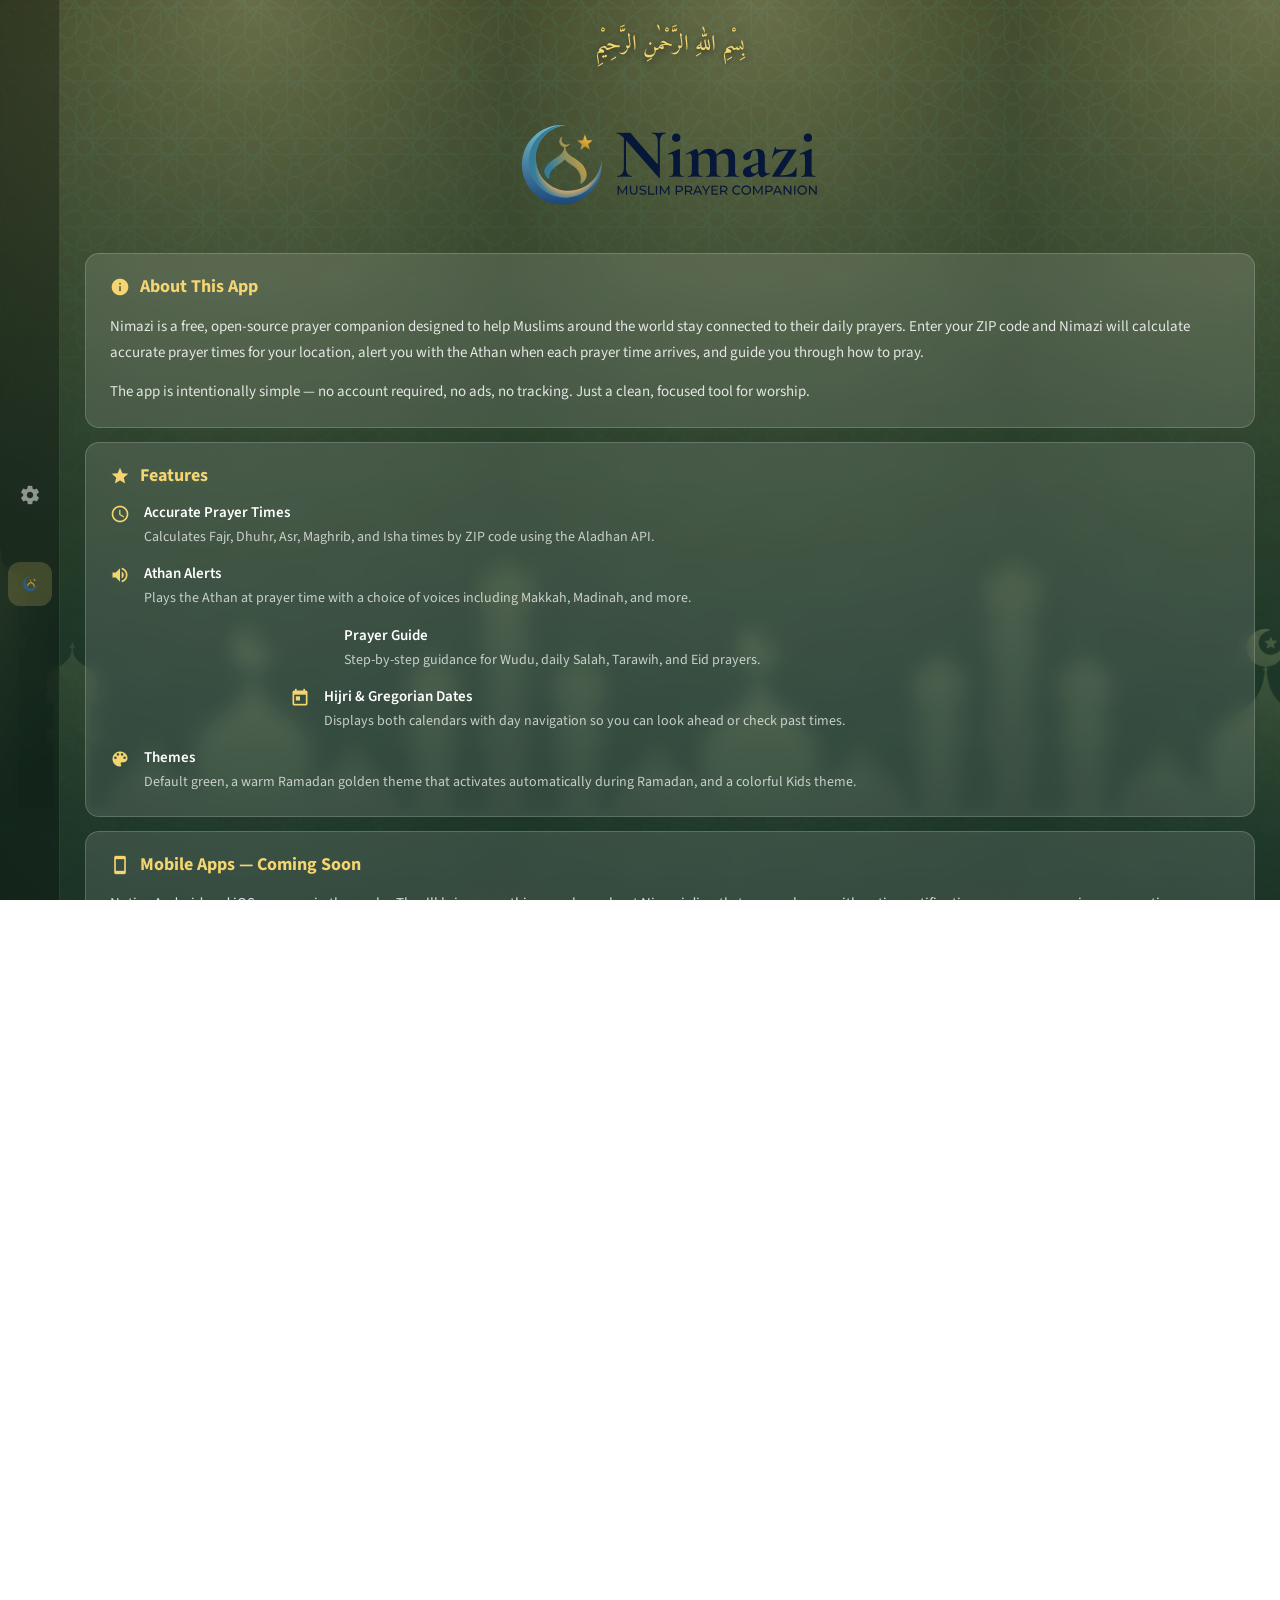
==== commit cb66e9a0: "Add settings page, about page updates, and nav improvements - Convert settings from modal to dedicat" ====
--- a/about.html
+++ b/about.html
@@ -88,6 +88,45 @@
             </ul>
         </div>
 
+        <div class="about-card">
+            <h2 class="about-card-title">
+                <span class="material-icons about-card-icon">smartphone</span>
+                Mobile Apps — Coming Soon
+            </h2>
+            <p class="about-body">
+                Native Android and iOS apps are in the works. They'll bring everything you love about Nimazi directly to your phone, with native notifications so you never miss a prayer time.
+            </p>
+            <ul class="about-feature-list">
+                <li>
+                    <span class="material-icons about-feature-icon">phone_android</span>
+                    <div>
+                        <strong>Android</strong>
+                        <p>Coming soon on Google Play.</p>
+                    </div>
+                </li>
+                <li>
+                    <span class="material-icons about-feature-icon">phone_iphone</span>
+                    <div>
+                        <strong>iPhone &amp; iPad</strong>
+                        <p>Coming soon on the App Store.</p>
+                    </div>
+                </li>
+            </ul>
+        </div>
+
+        <div class="about-card">
+            <h2 class="about-card-title">
+                <span class="material-icons about-card-icon">tablet</span>
+                Use as an Athan Clock
+            </h2>
+            <p class="about-body">
+                Turn any tablet into a dedicated Athan clock for your home or masjid. Mount it on a stand, open Nimazi in a kiosk browser app like <a href="https://www.fully-kiosk.com" target="_blank" rel="noopener noreferrer" class="about-inline-link">Fully Kiosk Browser</a>, and let it run pinned to the screen — it will stay on, keep the display awake, and play the Athan at every prayer time without any interaction needed.
+            </p>
+            <p class="about-body">
+                Plug it in, point it at <strong>nimazi.com</strong>, and you have a beautiful, always-on prayer clock.
+            </p>
+        </div>
+
         <div class="about-card about-card-github">
             <h2 class="about-card-title">
                 <span class="material-icons about-card-icon">code</span>
@@ -105,6 +144,19 @@
             </a>
         </div>
 
+        <div class="about-card about-card-support">
+            <h2 class="about-card-title">
+                <span class="material-icons about-card-icon">volunteer_activism</span>
+                Support Nimazi
+            </h2>
+            <p class="about-body">
+                Nimazi is free, open source, and has no ads. It's kept going by users like you. If it has helped you stay connected to your prayers, consider buying me a chai — it helps cover development time, hosting, and domain costs.
+            </p>
+            <div class="about-bmc-wrapper">
+                <script type="text/javascript" src="https://cdnjs.buymeacoffee.com/1.0.0/button.prod.min.js" data-name="bmc-button" data-slug="shipon" data-color="#FFDD00" data-emoji="" data-font="Cookie" data-text="Buy me a chai" data-outline-color="#000000" data-font-color="#000000" data-coffee-color="#ffffff"></script>
+            </div>
+        </div>
+
         <div class="about-card">
             <h2 class="about-card-title">
                 <span class="material-icons about-card-icon">favorite</span>
@@ -144,12 +196,12 @@
         <span class="material-icons">clean_hands</span>
         <span class="side-nav-tooltip">Guide</span>
     </a>
-    <a href="index.html#settings" class="side-nav-item" aria-label="Settings">
+    <a href="settings.html" class="side-nav-item" aria-label="Settings">
         <span class="material-icons">settings</span>
         <span class="side-nav-tooltip">Settings</span>
     </a>
     <a href="about.html" class="side-nav-item active" aria-label="About">
-        <span class="material-icons">info</span>
+        <img src="assets/branding/symbol-flat.svg" class="nav-symbol-img" alt="">
         <span class="side-nav-tooltip">About</span>
     </a>
 </nav>
@@ -164,12 +216,12 @@
         <span class="material-icons">clean_hands</span>
         <span class="bottom-nav-label">Guide</span>
     </a>
-    <a href="index.html#settings" class="bottom-nav-item" aria-label="Settings">
+    <a href="settings.html" class="bottom-nav-item" aria-label="Settings">
         <span class="material-icons">settings</span>
         <span class="bottom-nav-label">Settings</span>
     </a>
     <a href="about.html" class="bottom-nav-item active" aria-label="About">
-        <span class="material-icons">info</span>
+        <img src="assets/branding/symbol-flat.svg" class="nav-symbol-img" alt="">
         <span class="bottom-nav-label">About</span>
     </a>
 </div>
--- a/styles.css
+++ b/styles.css
@@ -841,7 +841,7 @@
     backdrop-filter: blur(15px);
     border-radius: 12px;
     border: 2px solid rgba(244, 213, 113, 0.4);
-    box-shadow: 0 4px 15px rgba(0, 0, 0, 0.4);
+    box-shadow: 0 2px 8px rgba(0, 0, 0, 0.2);
     flex-shrink: 0;
     display: grid;
     grid-template-columns: 1fr 1fr 1fr;
@@ -1077,14 +1077,16 @@
 }
 
 body.ramadan-mode .back-to-today-button {
-    background: rgba(139, 105, 20, 0.2);
-    border-color: rgba(107, 80, 22, 0.6);
-    color: #6b5016;
+    background: linear-gradient(90deg, #b38f10, #8b6914);
+    border-color: #8b6914;
+    color: #ffffff;
     font-weight: 700;
+    text-shadow: none;
 }
 
 body.ramadan-mode .back-to-today-button:hover {
-    background: rgba(139, 105, 20, 0.3);
+    background: linear-gradient(90deg, #b38f10, #8b6914);
+    opacity: 0.9;
     border-color: #8b6914;
 }
 
@@ -1122,16 +1124,16 @@
 
     .date-nav-button {
         position: fixed;
-        top: 50%;
+        top: 210px;
         transform: translateY(-50%);
     }
 
     .date-nav-prev {
-        left: 20px;
+        left: 70px; /* 60px sidebar + 20px gap */
     }
 
     .date-nav-next {
-        right: 20px;
+        right: 10px;
     }
 }
 
@@ -1281,10 +1283,11 @@
     top: 0;
     left: 0;
     width: 100%;
-    height: 3px;
-    background: linear-gradient(90deg, #f4d571, #e0c45c);
+    height: 5px;
+    background: linear-gradient(90deg, #e0c45c, #8b6914);
     opacity: 0;
     transition: opacity 0.3s ease;
+    z-index: 1;
 }
 
 .prayer-card:hover::before,
@@ -2600,6 +2603,16 @@
         font-size: 22px;
     }
 
+    .bottom-nav-item .nav-symbol-img {
+        width: 22px;
+        height: 22px;
+        opacity: 0.45;
+    }
+
+    .bottom-nav-item.active .nav-symbol-img {
+        opacity: 1;
+    }
+
     .bottom-nav-label {
         font-size: 10px;
         font-weight: 500;
@@ -3088,6 +3101,11 @@
     display: flex;
     flex-direction: column;
     gap: 8px;
+    margin-bottom: 20px;
+}
+
+.form-group:last-child {
+    margin-bottom: 0;
 }
 
 .form-group label {
@@ -4196,6 +4214,28 @@
     font-size: 16px !important;
 }
 
+/* Inline link within about body text */
+.about-inline-link {
+    color: #f4d571;
+    text-decoration: none;
+}
+
+.about-inline-link:hover {
+    opacity: 0.75;
+    text-decoration: underline;
+}
+
+/* Support card */
+.about-card-support {
+    border-color: rgba(244, 213, 113, 0.35);
+}
+
+.about-bmc-wrapper {
+    margin-top: 18px;
+    display: flex;
+    justify-content: center;
+}
+
 /* Credits */
 .about-credits {
     display: flex;
@@ -4280,6 +4320,14 @@
     border-color: rgba(139, 105, 20, 0.35);
 }
 
+body.ramadan-mode .about-card-support {
+    border-color: rgba(139, 105, 20, 0.35);
+}
+
+body.ramadan-mode .about-inline-link {
+    color: #8B6914;
+}
+
 /* ── Kids overrides ── */
 body.kids-mode .about-card-title {
     color: #ffffff;
@@ -4294,6 +4342,102 @@
 }
 
 body.kids-mode .about-credit-link {
+    color: #ffffff;
+}
+
+body.kids-mode .about-inline-link {
+    color: #ffffff;
+}
+
+/* ══════════════════════════════════════════
+   Settings Page
+   ══════════════════════════════════════════ */
+
+body.settingsPage .bismillah {
+    display: block;
+    flex: none;
+    padding: 10px 0 15px;
+    text-align: center;
+    font-size: 22px;
+}
+
+.settings-page-header {
+    margin-bottom: 20px;
+    padding: 16px 20px;
+    background: rgba(255, 255, 255, 0.12);
+    backdrop-filter: blur(10px);
+    -webkit-backdrop-filter: blur(10px);
+    border-radius: 14px;
+    border: 1px solid rgba(255, 255, 255, 0.2);
+    flex-shrink: 0;
+}
+
+.settings-page-title {
+    display: flex;
+    align-items: center;
+    gap: 10px;
+    font-family: 'Source Sans 3', sans-serif;
+    font-size: 22px;
+    font-weight: 700;
+    color: #ffffff;
+    margin: 0;
+    text-shadow: 0 2px 8px rgba(0, 0, 0, 0.5);
+}
+
+.settings-page-title-icon {
+    color: #f4d571;
+    font-size: 24px !important;
+}
+
+.settings-page-body {
+    display: flex;
+    flex-direction: column;
+    gap: 16px;
+    padding-bottom: 32px;
+}
+
+.settings-page-card {
+    background: rgba(255, 255, 255, 0.12);
+    backdrop-filter: blur(10px);
+    -webkit-backdrop-filter: blur(10px);
+    border-radius: 14px;
+    border: 1px solid rgba(255, 255, 255, 0.18);
+    padding: 22px 24px;
+}
+
+.settings-page-actions {
+    display: flex;
+    gap: 12px;
+    justify-content: flex-end;
+}
+
+.settings-page-actions .settings-cancel-button,
+.settings-page-actions .settings-save-button {
+    min-width: 100px;
+}
+
+/* Ramadan theme overrides */
+body.ramadan-mode .settings-page-header {
+    background: rgba(255, 248, 235, 0.2);
+    border-color: rgba(139, 105, 20, 0.25);
+}
+
+body.ramadan-mode .settings-page-title {
+    color: #6b5016;
+    text-shadow: none;
+}
+
+body.ramadan-mode .settings-page-title-icon {
+    color: #8b6914;
+}
+
+body.ramadan-mode .settings-page-card {
+    background: rgba(255, 248, 235, 0.18);
+    border-color: rgba(139, 105, 20, 0.2);
+}
+
+/* Kids theme overrides */
+body.kids-mode .settings-page-title {
     color: #ffffff;
 }
 
@@ -4361,6 +4505,22 @@
 
     .side-nav-item .material-icons {
         font-size: 22px;
+    }
+
+    .side-nav-item .nav-symbol-img {
+        width: 22px;
+        height: 22px;
+        opacity: 0.5;
+        transition: opacity 0.15s ease;
+    }
+
+    .side-nav-item:hover .nav-symbol-img,
+    .side-nav-item:focus .nav-symbol-img {
+        opacity: 0.9;
+    }
+
+    .side-nav-item.active .nav-symbol-img {
+        opacity: 1;
     }
 
     .side-nav-tooltip {
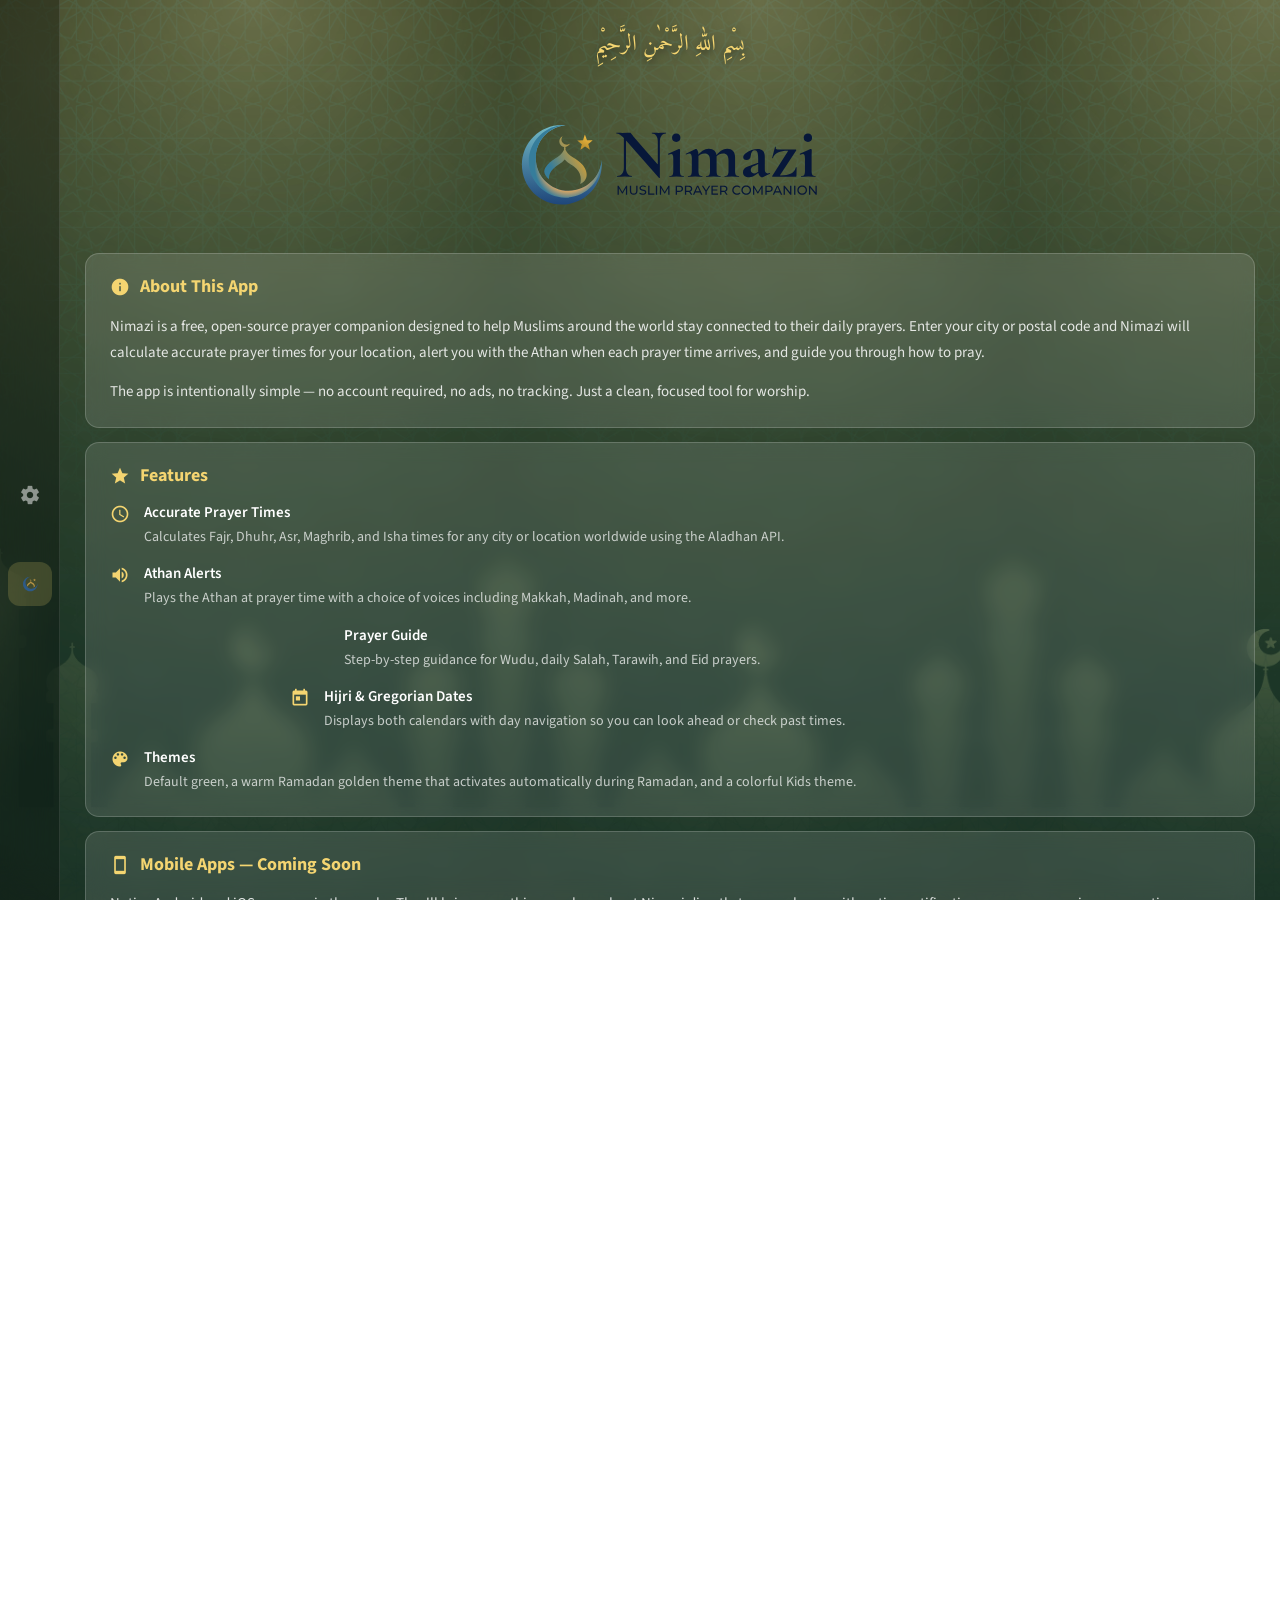
==== commit f0df9af2: "Add global location support, autocomplete, and timezone-aware clock - Replace ZIP-code-only input wi" ====
--- a/about.html
+++ b/about.html
@@ -37,7 +37,7 @@
                 About This App
             </h2>
             <p class="about-body">
-                Nimazi is a free, open-source prayer companion designed to help Muslims around the world stay connected to their daily prayers. Enter your ZIP code and Nimazi will calculate accurate prayer times for your location, alert you with the Athan when each prayer time arrives, and guide you through how to pray.
+                Nimazi is a free, open-source prayer companion designed to help Muslims around the world stay connected to their daily prayers. Enter your city or postal code and Nimazi will calculate accurate prayer times for your location, alert you with the Athan when each prayer time arrives, and guide you through how to pray.
             </p>
             <p class="about-body">
                 The app is intentionally simple — no account required, no ads, no tracking. Just a clean, focused tool for worship.
@@ -54,7 +54,7 @@
                     <span class="material-icons about-feature-icon">schedule</span>
                     <div>
                         <strong>Accurate Prayer Times</strong>
-                        <p>Calculates Fajr, Dhuhr, Asr, Maghrib, and Isha times by ZIP code using the Aladhan API.</p>
+                        <p>Calculates Fajr, Dhuhr, Asr, Maghrib, and Isha times for any city or location worldwide using the Aladhan API.</p>
                     </div>
                 </li>
                 <li>
--- a/styles.css
+++ b/styles.css
@@ -3124,6 +3124,7 @@
     display: flex;
     gap: 8px;
     align-items: stretch;
+    position: relative;
 }
 
 .zip-input-group input {
@@ -3182,6 +3183,106 @@
 body.kids-mode .detect-location-button:hover {
     background: #E8F8F8;
     border-color: #00CED1;
+}
+
+/* Location autocomplete dropdown */
+.location-suggestions {
+    position: absolute;
+    top: calc(100% + 6px);
+    left: 0;
+    right: 0;
+    z-index: 300;
+    list-style: none;
+    margin: 0;
+    padding: 4px 0;
+    background: rgba(14, 40, 22, 0.97);
+    backdrop-filter: blur(12px);
+    -webkit-backdrop-filter: blur(12px);
+    border: 1px solid rgba(244, 213, 113, 0.3);
+    border-radius: 10px;
+    overflow: hidden;
+    box-shadow: 0 8px 24px rgba(0, 0, 0, 0.45);
+}
+
+.location-suggestion-item {
+    display: flex;
+    flex-direction: column;
+    padding: 10px 14px;
+    cursor: pointer;
+    border-bottom: 1px solid rgba(255, 255, 255, 0.06);
+    transition: background 0.1s ease;
+}
+
+.location-suggestion-item:last-child {
+    border-bottom: none;
+}
+
+.location-suggestion-item:hover,
+.location-suggestion-item.active {
+    background: rgba(244, 213, 113, 0.14);
+}
+
+.suggestion-primary {
+    font-family: 'Source Sans 3', sans-serif;
+    font-size: 14px;
+    font-weight: 500;
+    color: #ffffff;
+}
+
+.suggestion-secondary {
+    font-family: 'Source Sans 3', sans-serif;
+    font-size: 12px;
+    color: rgba(255, 255, 255, 0.5);
+    margin-top: 2px;
+    white-space: nowrap;
+    overflow: hidden;
+    text-overflow: ellipsis;
+}
+
+body.ramadan-mode .location-suggestions {
+    background: rgba(255, 248, 230, 0.98);
+    border-color: rgba(139, 105, 20, 0.3);
+    box-shadow: 0 8px 24px rgba(100, 70, 0, 0.2);
+}
+
+body.ramadan-mode .location-suggestion-item {
+    border-bottom-color: rgba(139, 105, 20, 0.1);
+}
+
+body.ramadan-mode .location-suggestion-item:hover,
+body.ramadan-mode .location-suggestion-item.active {
+    background: rgba(139, 105, 20, 0.1);
+}
+
+body.ramadan-mode .suggestion-primary {
+    color: #3c2c05;
+}
+
+body.ramadan-mode .suggestion-secondary {
+    color: rgba(60, 44, 5, 0.55);
+}
+
+body.kids-mode .location-suggestions {
+    background: rgba(240, 252, 255, 0.98);
+    border-color: rgba(0, 206, 209, 0.4);
+    box-shadow: 0 8px 24px rgba(0, 100, 120, 0.2);
+}
+
+body.kids-mode .location-suggestion-item {
+    border-bottom-color: rgba(0, 206, 209, 0.12);
+}
+
+body.kids-mode .location-suggestion-item:hover,
+body.kids-mode .location-suggestion-item.active {
+    background: rgba(0, 206, 209, 0.1);
+}
+
+body.kids-mode .suggestion-primary {
+    color: #1a3a5c;
+}
+
+body.kids-mode .suggestion-secondary {
+    color: rgba(26, 58, 92, 0.6);
 }
 
 .form-group input,
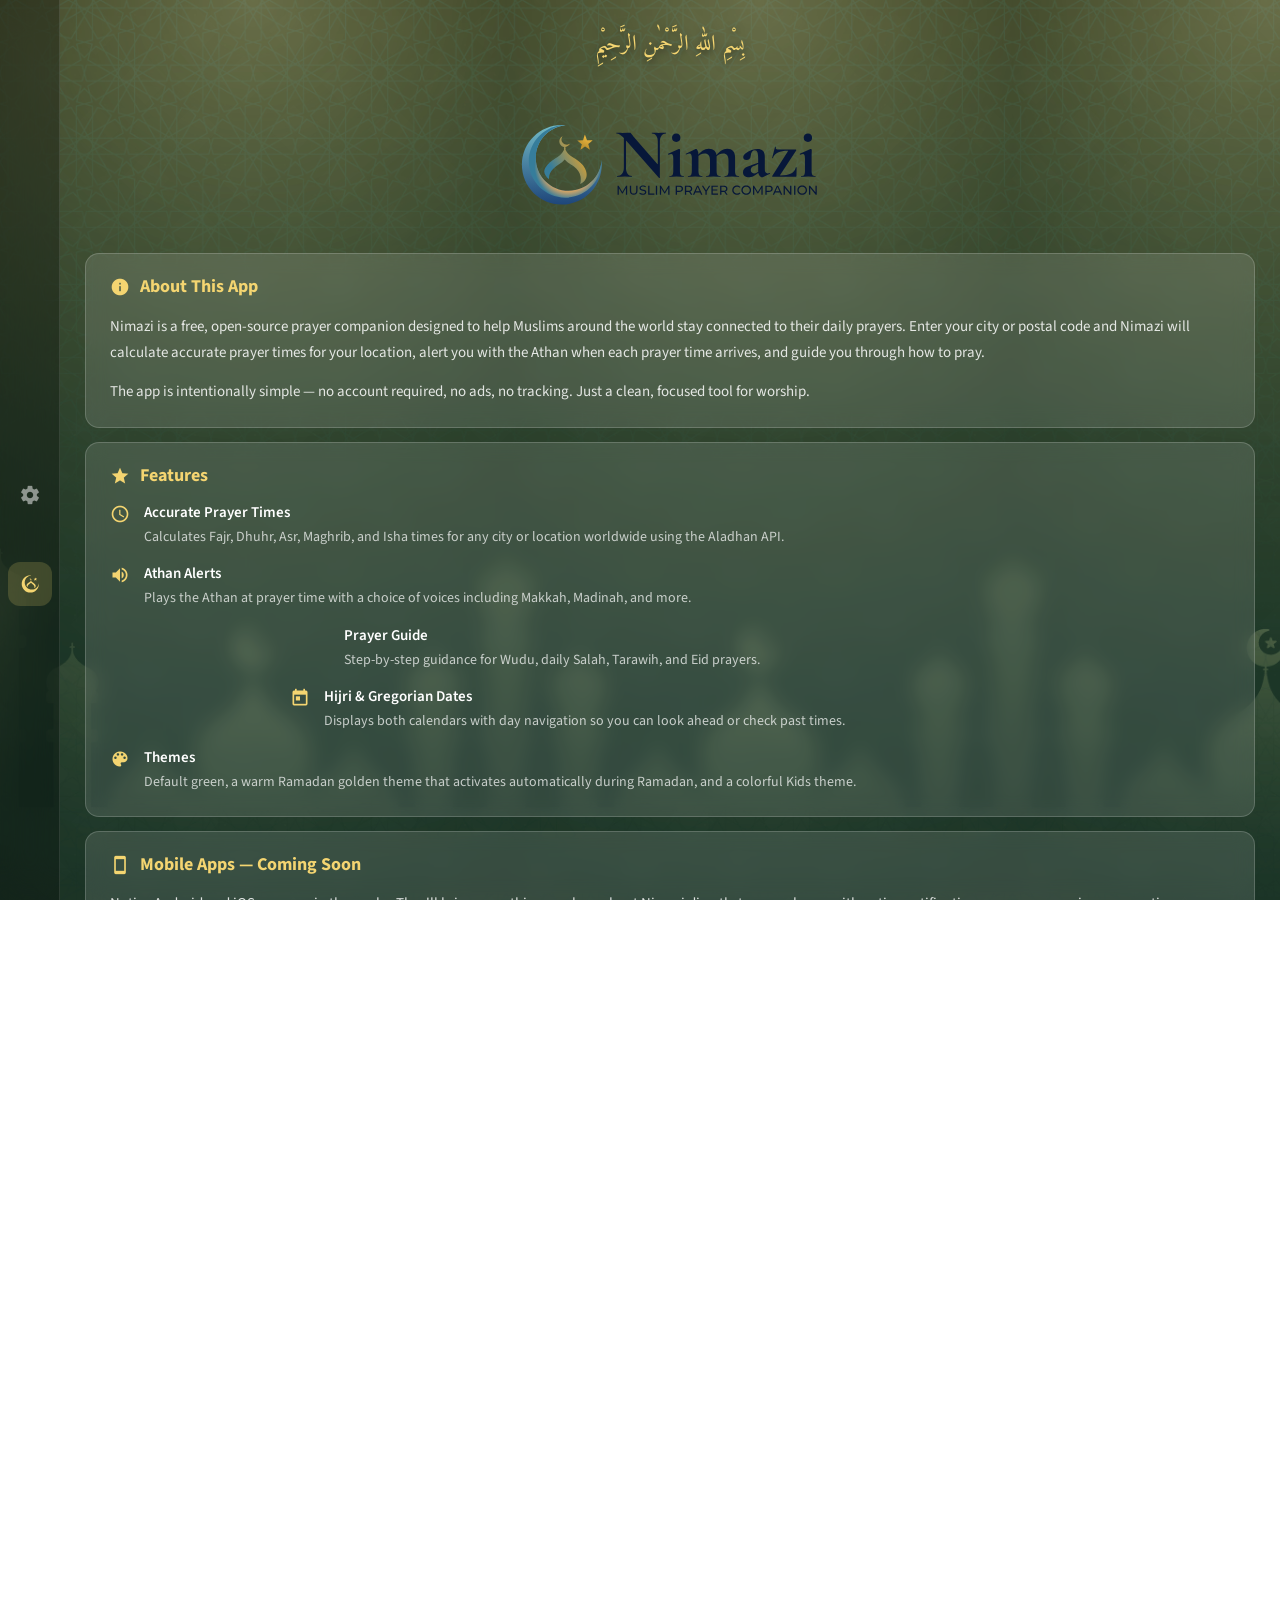
==== commit adf922d7: "Add onboarding modal, fix favicon paths, and update nav icon to use currentColor - Show a friendly o" ====
--- a/about.html
+++ b/about.html
@@ -10,12 +10,12 @@
 <link href="https://fonts.googleapis.com/icon?family=Material+Icons" rel="stylesheet">
 <link href="styles.css" rel="stylesheet">
 
-<link rel="icon" type="image/png" href="/assets/favicon/favicon-96x96.png" sizes="96x96" />
-<link rel="icon" type="image/svg+xml" href="/assets/favicon/favicon.svg" />
-<link rel="shortcut icon" href="/assets/favicon/favicon.ico" />
-<link rel="apple-touch-icon" sizes="180x180" href="/assets/favicon/apple-touch-icon.png" />
+<link rel="icon" type="image/png" href="assets/favicon/favicon-96x96.png" sizes="96x96" />
+<link rel="icon" type="image/svg+xml" href="assets/favicon/favicon.svg" />
+<link rel="shortcut icon" href="assets/favicon/favicon.ico" />
+<link rel="apple-touch-icon" sizes="180x180" href="assets/favicon/apple-touch-icon.png" />
 <meta name="apple-mobile-web-app-title" content="Nimazi" />
-<link rel="manifest" href="/assets/favicon/site.webmanifest" />
+<link rel="manifest" href="assets/favicon/site.webmanifest" />
 </head>
 
 <body class="aboutPage">
@@ -201,7 +201,7 @@
         <span class="side-nav-tooltip">Settings</span>
     </a>
     <a href="about.html" class="side-nav-item active" aria-label="About">
-        <img src="assets/branding/symbol-flat.svg" class="nav-symbol-img" alt="">
+        <svg class="nav-symbol-img" viewBox="0 0 1024 1024" fill="currentColor" xmlns="http://www.w3.org/2000/svg" aria-hidden="true"><path d="M531.21 266.467L531.5 266.5C532.06 267.165 528.29 273.068 527.505 274.559C511.655 304.697 534.85 337.921 569.81 338.561C578.92 338.728 588.835 335.022 595.61 328.365C587.48 346.514 574.745 354.565 555.86 358.577C558.265 368.894 559.135 371.158 557.03 381.871C577.205 423.683 603.365 436.085 640.08 459.252C670.715 480.492 706.63 507.12 723.03 541.5C749.795 597.625 738.515 646.98 681.54 674.615C686.91 652.685 689.19 631.635 684.81 609.44C678.155 575.7 658.335 547.125 631.005 526.81C622.495 520.485 611.52 513.445 602.535 507.42C582.88 494.362 566.055 482.361 550.355 464.647C521.245 499.377 484.267 512.91 453.109 543.86C426.913 569.88 415.474 596.22 415.451 632.815C386.454 603.98 362.011 576.615 385.617 534.78C404.787 500.805 436.61 477.931 468.299 456.509C482.026 447.228 496.644 439.053 509.095 428.087C525.105 414.054 534.28 399.421 544.79 381.376C541.905 372.601 543.555 367.442 546.045 358.799C544.66 358.467 543.285 358.114 541.915 357.741C497.101 345.405 490.624 289.397 531.21 266.467Z"/><path d="M721.495 252.77C722.835 254.143 737.395 294.47 739.645 299.963C754.995 301.066 772.365 300.899 788.065 301.539C776.145 312.319 762.8 323.345 750.495 333.863C754.145 346.25 760.96 369.33 763.405 381.727C750.035 373.044 736.91 363.714 723.35 354.951C720.805 356.202 713.33 361.784 710.735 363.654C701.865 370.145 692.915 376.529 683.885 382.802C687.205 367.314 691.73 350.344 695.655 334.882C691.78 331.07 686.455 327.156 682.135 323.694C673.7 317.028 665.38 310.222 657.175 303.28L706.095 300.449C711.07 284.505 716.2 268.611 721.495 252.77Z"/><path d="M525.5 171C535.921 171 546.232 171.471 556.414 172.39C414.686 186.48 304 306.063 304 451.5C304 606.416 429.584 732 584.5 732C729.937 732 849.52 621.314 863.609 479.585C864.528 489.767 865 510.5 865 510.5C865 698.001 713.001 850 525.5 850C337.999 850 186 698.001 186 510.5C186 322.999 337.999 171 525.5 171Z"/></svg>
         <span class="side-nav-tooltip">About</span>
     </a>
 </nav>
@@ -221,7 +221,7 @@
         <span class="bottom-nav-label">Settings</span>
     </a>
     <a href="about.html" class="bottom-nav-item active" aria-label="About">
-        <img src="assets/branding/symbol-flat.svg" class="nav-symbol-img" alt="">
+        <svg class="nav-symbol-img" viewBox="0 0 1024 1024" fill="currentColor" xmlns="http://www.w3.org/2000/svg" aria-hidden="true"><path d="M531.21 266.467L531.5 266.5C532.06 267.165 528.29 273.068 527.505 274.559C511.655 304.697 534.85 337.921 569.81 338.561C578.92 338.728 588.835 335.022 595.61 328.365C587.48 346.514 574.745 354.565 555.86 358.577C558.265 368.894 559.135 371.158 557.03 381.871C577.205 423.683 603.365 436.085 640.08 459.252C670.715 480.492 706.63 507.12 723.03 541.5C749.795 597.625 738.515 646.98 681.54 674.615C686.91 652.685 689.19 631.635 684.81 609.44C678.155 575.7 658.335 547.125 631.005 526.81C622.495 520.485 611.52 513.445 602.535 507.42C582.88 494.362 566.055 482.361 550.355 464.647C521.245 499.377 484.267 512.91 453.109 543.86C426.913 569.88 415.474 596.22 415.451 632.815C386.454 603.98 362.011 576.615 385.617 534.78C404.787 500.805 436.61 477.931 468.299 456.509C482.026 447.228 496.644 439.053 509.095 428.087C525.105 414.054 534.28 399.421 544.79 381.376C541.905 372.601 543.555 367.442 546.045 358.799C544.66 358.467 543.285 358.114 541.915 357.741C497.101 345.405 490.624 289.397 531.21 266.467Z"/><path d="M721.495 252.77C722.835 254.143 737.395 294.47 739.645 299.963C754.995 301.066 772.365 300.899 788.065 301.539C776.145 312.319 762.8 323.345 750.495 333.863C754.145 346.25 760.96 369.33 763.405 381.727C750.035 373.044 736.91 363.714 723.35 354.951C720.805 356.202 713.33 361.784 710.735 363.654C701.865 370.145 692.915 376.529 683.885 382.802C687.205 367.314 691.73 350.344 695.655 334.882C691.78 331.07 686.455 327.156 682.135 323.694C673.7 317.028 665.38 310.222 657.175 303.28L706.095 300.449C711.07 284.505 716.2 268.611 721.495 252.77Z"/><path d="M525.5 171C535.921 171 546.232 171.471 556.414 172.39C414.686 186.48 304 306.063 304 451.5C304 606.416 429.584 732 584.5 732C729.937 732 849.52 621.314 863.609 479.585C864.528 489.767 865 510.5 865 510.5C865 698.001 713.001 850 525.5 850C337.999 850 186 698.001 186 510.5C186 322.999 337.999 171 525.5 171Z"/></svg>
         <span class="bottom-nav-label">About</span>
     </a>
 </div>
--- a/styles.css
+++ b/styles.css
@@ -4609,8 +4609,8 @@
     }
 
     .side-nav-item .nav-symbol-img {
-        width: 22px;
-        height: 22px;
+        width: 26px;
+        height: 26px;
         opacity: 0.5;
         transition: opacity 0.15s ease;
     }
@@ -4700,3 +4700,155 @@
         background: rgba(255, 255, 255, 0.18);
     }
 }
+
+/* ============================================================
+   ONBOARDING MODAL
+   ============================================================ */
+
+.onboarding-modal {
+    display: none;
+    position: fixed;
+    inset: 0;
+    z-index: 1000;
+    background: rgba(0, 0, 0, 0.55);
+    backdrop-filter: blur(6px);
+    -webkit-backdrop-filter: blur(6px);
+    align-items: center;
+    justify-content: center;
+    padding: 20px;
+}
+
+.onboarding-modal.show {
+    display: flex;
+}
+
+.onboarding-content {
+    background: linear-gradient(160deg, rgba(26, 77, 46, 0.97) 0%, rgba(10, 35, 20, 0.99) 100%);
+    border: 2px solid rgba(244, 213, 113, 0.35);
+    border-radius: 24px;
+    padding: 40px 36px 36px;
+    max-width: 420px;
+    width: 100%;
+    text-align: center;
+    box-shadow: 0 24px 60px rgba(0, 0, 0, 0.5);
+    animation: modalSlideIn 0.35s ease-out;
+}
+
+.onboarding-arabic {
+    font-family: 'Amiri', serif;
+    font-size: 18px;
+    color: rgba(244, 213, 113, 0.75);
+    margin-bottom: 20px;
+    letter-spacing: 0.5px;
+}
+
+.onboarding-logo {
+    width: 64px;
+    height: 64px;
+    margin-bottom: 16px;
+    filter: brightness(0) invert(1) opacity(0.9);
+}
+
+.onboarding-title {
+    font-family: 'Amiri', serif;
+    font-size: 30px;
+    color: #f4d571;
+    margin-bottom: 10px;
+    font-weight: 700;
+}
+
+.onboarding-subtitle {
+    font-size: 15px;
+    color: rgba(255, 255, 255, 0.72);
+    line-height: 1.55;
+    margin-bottom: 28px;
+}
+
+.onboarding-input-group {
+    display: flex;
+    gap: 8px;
+    align-items: stretch;
+    position: relative;
+    margin-bottom: 16px;
+}
+
+.onboarding-location-input {
+    flex: 1;
+    padding: 13px 16px;
+    font-size: 15px;
+    border: 2px solid rgba(244, 213, 113, 0.3);
+    border-radius: 10px;
+    background: rgba(255, 255, 255, 0.1);
+    color: #fff;
+    font-family: 'Source Sans 3', sans-serif;
+    transition: border-color 0.25s ease, box-shadow 0.25s ease;
+    outline: none;
+}
+
+.onboarding-location-input::placeholder {
+    color: rgba(255, 255, 255, 0.45);
+}
+
+.onboarding-location-input:focus {
+    border-color: #f4d571;
+    box-shadow: 0 0 10px rgba(244, 213, 113, 0.25);
+}
+
+.onboarding-location-input.error {
+    border-color: #ff6b6b;
+    animation: shake 0.4s ease;
+}
+
+.onboarding-detect-btn {
+    padding: 0 14px;
+    border: 2px solid rgba(244, 213, 113, 0.3);
+    border-radius: 10px;
+    background: rgba(255, 255, 255, 0.08);
+    color: #f4d571;
+    cursor: pointer;
+    transition: all 0.25s ease;
+    display: flex;
+    align-items: center;
+    justify-content: center;
+}
+
+.onboarding-detect-btn:hover {
+    background: rgba(244, 213, 113, 0.15);
+    border-color: #f4d571;
+}
+
+.onboarding-detect-btn:disabled {
+    opacity: 0.5;
+    cursor: not-allowed;
+}
+
+.onboarding-save-btn {
+    width: 100%;
+    padding: 15px;
+    font-size: 16px;
+    font-weight: 700;
+    border: none;
+    border-radius: 10px;
+    background: linear-gradient(135deg, #f4d571 0%, #e0c45c 100%);
+    color: #1a4d2e;
+    cursor: pointer;
+    font-family: 'Source Sans 3', sans-serif;
+    transition: transform 0.2s ease, box-shadow 0.2s ease;
+    margin-top: 4px;
+}
+
+.onboarding-save-btn:hover {
+    transform: translateY(-2px);
+    box-shadow: 0 6px 20px rgba(244, 213, 113, 0.4);
+}
+
+.onboarding-save-btn:active {
+    transform: translateY(0);
+}
+
+@keyframes shake {
+    0%, 100% { transform: translateX(0); }
+    20%       { transform: translateX(-6px); }
+    60%       { transform: translateX(6px); }
+    80%       { transform: translateX(-3px); }
+}
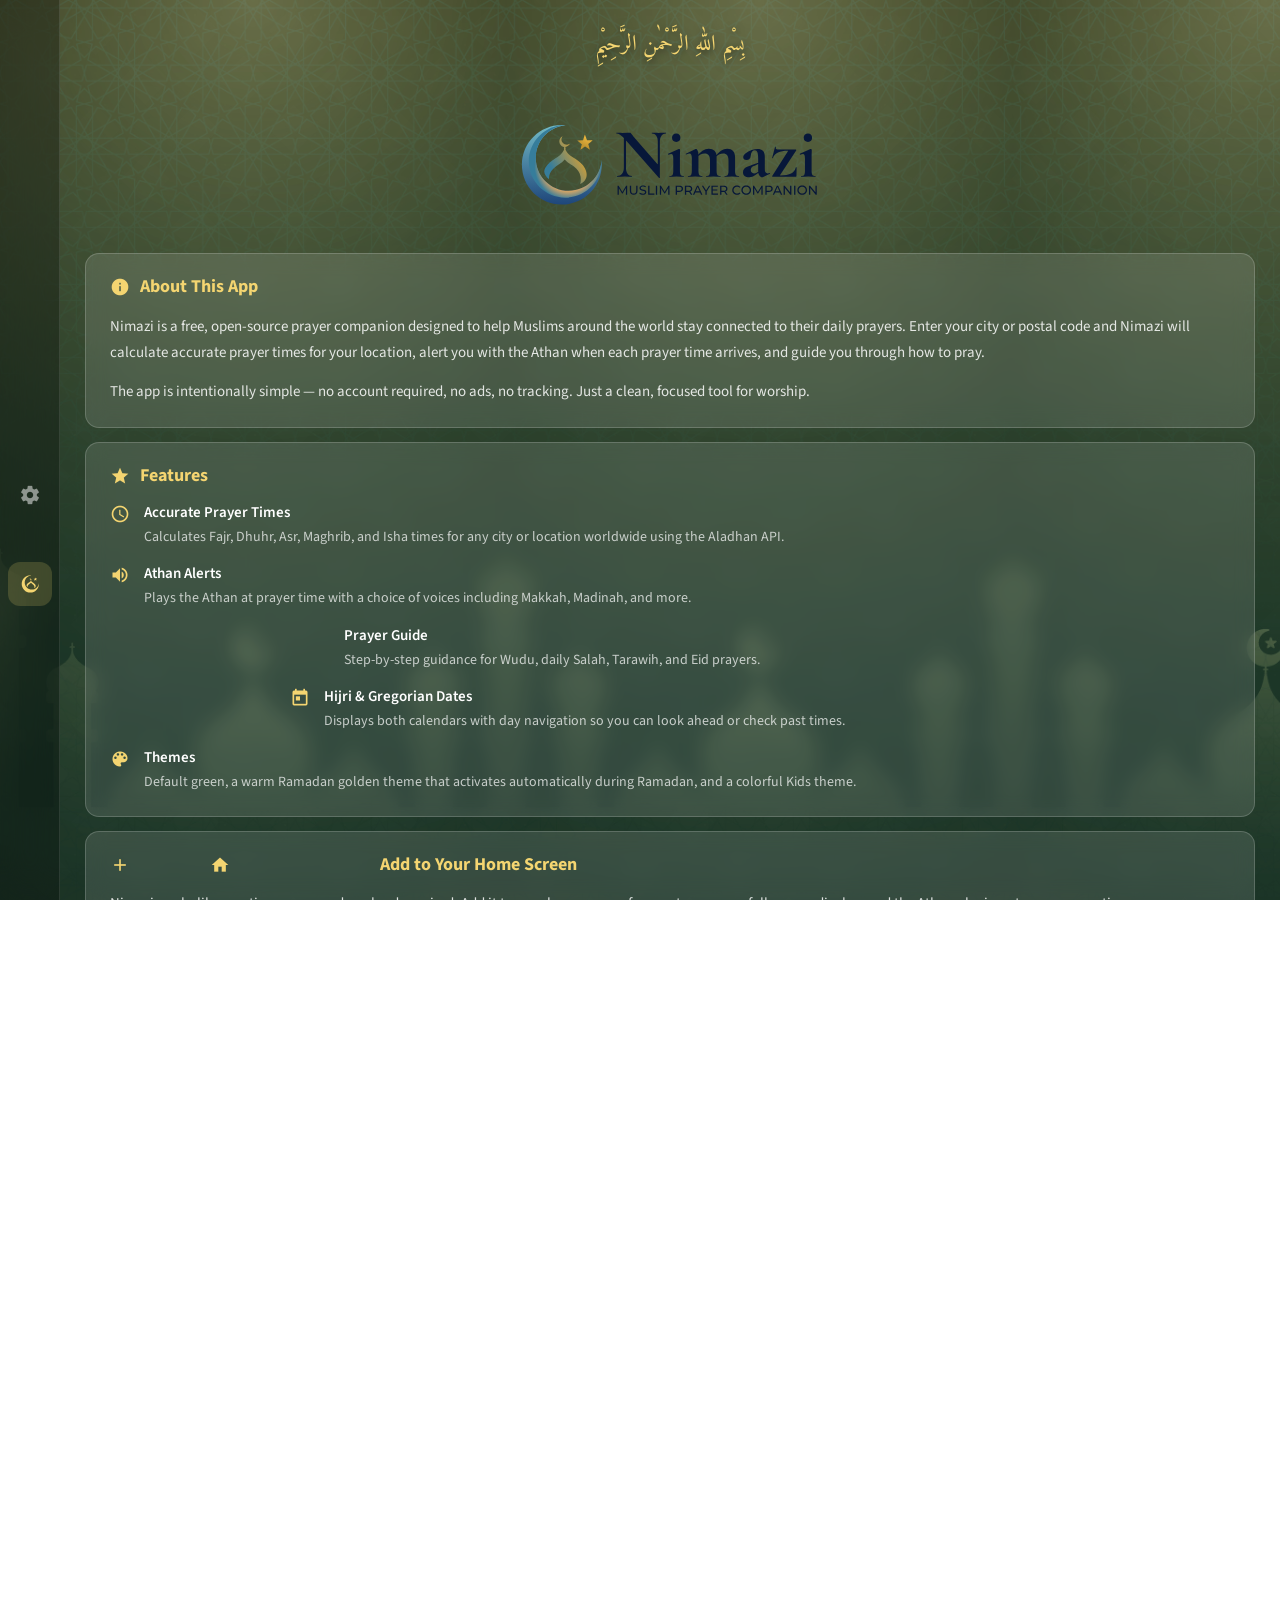
==== commit f302ee1c: "Add install nudge and home screen instructions - Replace "Mobile Apps Coming Soon" with "Add to Home" ====
--- a/about.html
+++ b/about.html
@@ -2,13 +2,13 @@
 <html lang="en">
 <head>
 <meta charset="UTF-8">
-<meta name="viewport" content="width=device-width, initial-scale=1.0">
+<meta name="viewport" content="width=device-width, initial-scale=1.0, viewport-fit=cover">
 
 <title>About - Nimazi</title>
 
 <link href="https://fonts.googleapis.com/css2?family=Amiri:wght@400;700&family=Source+Sans+3:wght@300;400;600;700&display=swap" rel="stylesheet">
 <link href="https://fonts.googleapis.com/icon?family=Material+Icons" rel="stylesheet">
-<link href="styles.css" rel="stylesheet">
+<link href="css/styles.css" rel="stylesheet">
 
 <link rel="icon" type="image/png" href="assets/favicon/favicon-96x96.png" sizes="96x96" />
 <link rel="icon" type="image/svg+xml" href="assets/favicon/favicon.svg" />
@@ -19,6 +19,9 @@
 </head>
 
 <body class="aboutPage">
+<script>
+(function(){try{var s=JSON.parse(localStorage.getItem('athanClockSettings')||'{}'),t=s.theme||'auto';if(t==='ramadan'){document.body.classList.add('ramadan-mode');}else if(t==='kids'){document.body.classList.add('kids-mode');}else if(t==='auto'){var n=new Date(),y=n.getFullYear(),rd={2025:[new Date(2025,2,1),new Date(2025,2,30)],2026:[new Date(2026,1,17),new Date(2026,2,18)],2027:[new Date(2027,1,6),new Date(2027,2,7)]};if(rd[y]&&n>=rd[y][0]&&n<=rd[y][1])document.body.classList.add('ramadan-mode');}}catch(e){}})();
+</script>
 <div class="pattern-overlay"></div>
 <div class="geometric-pattern"></div>
 
@@ -88,30 +91,33 @@
             </ul>
         </div>
 
-        <div class="about-card">
-            <h2 class="about-card-title">
-                <span class="material-icons about-card-icon">smartphone</span>
-                Mobile Apps — Coming Soon
-            </h2>
-            <p class="about-body">
-                Native Android and iOS apps are in the works. They'll bring everything you love about Nimazi directly to your phone, with native notifications so you never miss a prayer time.
+        <div class="about-card" id="install">
+            <h2 class="about-card-title">
+                <span class="material-icons about-card-icon">add_to_home_screen</span>
+                Add to Your Home Screen
+            </h2>
+            <p class="about-body">
+                Nimazi works like a native app — no download required. Add it to your home screen for one-tap access, full-screen display, and the Athan playing at every prayer time.
             </p>
             <ul class="about-feature-list">
                 <li>
+                    <span class="material-icons about-feature-icon">phone_iphone</span>
+                    <div>
+                        <strong>iPhone &amp; iPad (Safari)</strong>
+                        <p>Open <strong>nimazi.com</strong> in Safari. Tap the <strong>Share</strong> button at the bottom of the screen, then choose <em>Add to Home Screen</em>.</p>
+                    </div>
+                </li>
+                <li>
                     <span class="material-icons about-feature-icon">phone_android</span>
                     <div>
-                        <strong>Android</strong>
-                        <p>Coming soon on Google Play.</p>
-                    </div>
-                </li>
-                <li>
-                    <span class="material-icons about-feature-icon">phone_iphone</span>
-                    <div>
-                        <strong>iPhone &amp; iPad</strong>
-                        <p>Coming soon on the App Store.</p>
+                        <strong>Android (Chrome)</strong>
+                        <p>Open <strong>nimazi.com</strong> in Chrome. Tap the <strong>three-dot menu</strong> in the top-right corner, then tap <em>Add to Home Screen</em> or <em>Install app</em>. A prompt may also appear automatically at the bottom of the screen.</p>
                     </div>
                 </li>
             </ul>
+            <p class="about-body" style="margin-top: 16px;">
+                Once added, the app opens full-screen with no browser address bar — just like a native app.
+            </p>
         </div>
 
         <div class="about-card">
@@ -226,6 +232,7 @@
     </a>
 </div>
 
-<script src="guide.js"></script>
+<script src="js/utils.js"></script>
+<script src="js/guide.js"></script>
 </body>
 </html>
--- a/css/styles.css
+++ b/css/styles.css
@@ -0,0 +1,4980 @@
+/* ============================================================
+   DESIGN TOKENS
+   Central place for theme colors — update here, applies everywhere.
+   ============================================================ */
+:root {
+    --color-accent:        #f4d571;
+    --color-accent-dark:   #e0c45c;
+    --color-green-deep:    #1a4d2e;
+    --color-green-text:    #0f2818;
+    --color-ramadan:       #8b6914;
+    --color-ramadan-dark:  #6b5016;
+}
+
+* {
+    margin: 0;
+    padding: 0;
+    box-sizing: border-box;
+}
+
+body, html {
+    width: 100%;
+    height: 100vh;
+    font-family: 'Source Sans 3', sans-serif;
+    color: #fff;
+    overflow-x: hidden;
+    overflow-y: auto;
+    background: url('../assets/images/bg-green-mobile.jpg') bottom left / auto 100% repeat-x fixed;
+    position: relative;
+}
+
+body::before {
+    content: '';
+    position: fixed;
+    top: 0;
+    left: 0;
+    width: 100%;
+    height: 100%;
+    background: rgba(0, 0, 0, 0.4);
+    pointer-events: none;
+    z-index: 1;
+}
+
+body .container {
+    position: relative;
+    z-index: 10;
+}
+
+/* Ramadan Theme - Golden Light with Background Image */
+body.ramadan-mode {
+    background: url('../assets/images/bg-ramadan.jpg') center center / cover no-repeat fixed;
+    color: #3a3939;
+}
+
+body.ramadan-mode::before {
+    content: '';
+    position: fixed;
+    top: 0;
+    left: 0;
+    width: 100%;
+    height: 100%;
+    background: rgba(255, 255, 255, 0.3);
+    pointer-events: none;
+    z-index: 1;
+}
+
+body.ramadan-mode .container {
+    position: relative;
+    z-index: 10;
+}
+
+body.ramadan-mode .bismillah {
+    color: #6b5016;
+    text-shadow: none;
+}
+
+body.ramadan-mode .current-time {
+    color: #8b6914;
+    text-shadow: none;
+}
+
+body.ramadan-mode .athan-button {
+    background: linear-gradient(135deg, #d4a54a 0%, #b8903e 100%);
+    color: #2c1f0a;
+    font-weight: 600;
+}
+
+body.ramadan-mode .settings-button {
+    background: #ffffff;
+    border: 1px solid #d4a54a;
+    color: #6b5016;
+    font-weight: 600;
+}
+
+body.ramadan-mode .gregorian-date,
+body.ramadan-mode .hijri-date {
+    background: rgba(139, 105, 20, 0.15);
+    border: 1px solid rgba(107, 80, 22, 0.4);
+    color: #6b5016;
+    font-weight: 500;
+    text-shadow: none;
+}
+
+body.ramadan-mode .next-prayer-section {
+    background: rgba(255, 255, 255, 0.8);
+    border: 2px solid rgba(139, 105, 20, 0.4);
+}
+
+body.ramadan-mode .next-prayer-info-label,
+body.ramadan-mode .next-prayer-time-label,
+body.ramadan-mode .countdown-label {
+    color: #6b5016;
+    font-weight: 500;
+    text-shadow: none;
+}
+
+body.ramadan-mode .next-prayer-name {
+    color: #8b6914;
+    font-weight: 700;
+    text-shadow: none;
+}
+
+body.ramadan-mode .next-prayer-time {
+    color: #6b5016;
+    font-weight: 700;
+    text-shadow: none;
+}
+
+body.ramadan-mode .countdown {
+    color: #8b6914;
+    font-weight: 600;
+    text-shadow: none;
+}
+
+body.ramadan-mode .prayer-card {
+    background: rgba(255, 255, 255, 0.8);
+    border: 2px solid rgba(139, 105, 20, 0.3);
+}
+
+body.ramadan-mode .prayer-card.active {
+    background: rgba(255, 255, 255, 0.95);
+    border-color: #8b6914;
+    border-width: 3px;
+    box-shadow: 0 4px 12px rgba(139, 105, 20, 0.3);
+}
+
+body.ramadan-mode .prayer-card .prayer-label {
+    color: #6b5016;
+    font-weight: 600;
+    text-shadow: none;
+}
+
+body.ramadan-mode .prayer-name {
+    color: #6b5016;
+    font-weight: 700;
+    text-shadow: none;
+}
+
+body.ramadan-mode .prayer-time {
+    color: #8b6914;
+    font-weight: 600;
+    text-shadow: none;
+}
+
+body.ramadan-mode .ramadan-banner {
+    background: rgba(139, 105, 20, 0.15);
+    color: #6b5016;
+    border: 2px solid rgba(107, 80, 22, 0.4);
+}
+
+body.ramadan-mode .ramadan-time-box {
+    background: rgba(255, 255, 255, 0.6);
+    border-color: rgba(139, 105, 20, 0.4);
+}
+
+body.ramadan-mode .prayer-card.ramadan-special {
+    background: rgba(255, 255, 255, 0.95);
+    border-color: #8b6914;
+    border-width: 3px;
+    box-shadow: 0 0 20px rgba(139, 105, 20, 0.3);
+}
+
+/* ==================== KIDS THEME ==================== */
+body.kids-mode {
+    background: #FFF8DC;
+    background-image: url('../assets/images/bg-kids.jpg');
+    background-size: cover;
+    background-position: center bottom;
+    background-attachment: fixed;
+    font-family: 'Source Sans 3', sans-serif;
+    color: #131313;
+}
+
+body.kids-mode::before {
+    background: rgba(0, 0, 0, 0.2);
+}
+
+body.kids-mode .header {
+    background: transparent;
+    padding: 15px 20px;
+    margin-bottom: 15px;
+    flex-direction: row;
+    align-items: flex-start;
+    justify-content: space-between;
+}
+
+body.kids-mode .header-left {
+    margin-bottom: 0;
+    text-align: left;
+}
+
+body.kids-mode .bismillah {
+    color: #00CED1;
+    text-shadow:
+        3px 3px 0px #FFF,
+        -2px -2px 0px #FFF,
+        2px -2px 0px #FFF,
+        -2px 2px 0px #FFF,
+        0 0 10px rgba(255, 255, 255, 0.8);
+    font-size: 18px;
+    font-weight: 800;
+    margin-bottom: 8px;
+}
+
+body.kids-mode .current-time {
+    color: #FF1493;
+    text-shadow:
+        4px 4px 0px #FFF,
+        -3px -3px 0px #FFF,
+        3px -3px 0px #FFF,
+        -3px 3px 0px #FFF,
+        0 0 15px rgba(255, 255, 255, 0.9);
+    font-family: 'Source Sans 3', sans-serif;
+    font-weight: 900;
+    font-size: 56px;
+    letter-spacing: 3px;
+}
+
+body.kids-mode .athan-button-container {
+    margin-bottom: 10px;
+}
+
+body.kids-mode .athan-button {
+    background: linear-gradient(135deg, #FF69B4 0%, #FF1493 100%);
+    color: #FFF;
+    font-weight: 800;
+    border: 3px solid #FFF;
+    font-size: 15px;
+    border-radius: 25px;
+    padding: 12px 28px;
+    box-shadow: 0 4px 15px rgba(255, 20, 147, 0.5);
+    text-shadow: 1px 1px 2px rgba(0, 0, 0, 0.3);
+}
+
+body.kids-mode .athan-button:hover {
+    background: linear-gradient(135deg, #FF1493 0%, #FF69B4 100%);
+    transform: translateY(-3px) scale(1.08);
+    box-shadow: 0 6px 25px rgba(255, 20, 147, 0.7);
+    border-color: #FFD700;
+}
+
+body.kids-mode .date-info {
+    justify-content: flex-end;
+}
+
+body.kids-mode .date-container {
+    flex-direction: column;
+    gap: 4px;
+    align-items: flex-end;
+}
+
+body.kids-mode .gregorian-date,
+body.kids-mode .hijri-date {
+    background: #FFF;
+    border: 3px solid #FF8C00;
+    color: #000;
+    font-weight: 800;
+    text-shadow: none;
+    border-radius: 12px;
+    padding: 8px 14px;
+    font-size: 12px;
+    box-shadow: 0 4px 12px rgba(255, 140, 0, 0.4);
+}
+
+body.kids-mode .settings-button {
+    background: #00CED1;
+    border: 3px solid #FFF;
+    color: #FFF;
+    font-size: 24px;
+    border-radius: 50%;
+    width: 50px;
+    height: 50px;
+    box-shadow: 0 4px 15px rgba(0, 206, 209, 0.5);
+    text-shadow: 1px 1px 2px rgba(0, 0, 0, 0.3);
+}
+
+body.kids-mode .settings-button:hover {
+    background: #FFD700;
+    color: #000;
+    border-color: #FF8C00;
+    box-shadow: 0 6px 20px rgba(255, 215, 0, 0.6);
+    text-shadow: none;
+}
+
+body.kids-mode .next-prayer-section {
+    background: #FFD700;
+    border: none;
+    border-radius: 20px;
+    box-shadow: 0 6px 20px rgba(255, 215, 0, 0.4);
+    padding: 20px;
+}
+
+body.kids-mode .next-prayer-info-label,
+body.kids-mode .next-prayer-time-label,
+body.kids-mode .countdown-label {
+    color: #000;
+    font-weight: 700;
+    text-shadow: none;
+    text-transform: uppercase;
+    font-size: 11px;
+    letter-spacing: 0.5px;
+}
+
+body.kids-mode .next-prayer-name,
+body.kids-mode .next-prayer-time {
+    color: #000;
+    font-weight: 900;
+    text-shadow: none;
+    font-size: 26px;
+}
+
+body.kids-mode .countdown {
+    color: #000;
+    font-weight: 700;
+    text-shadow: none;
+    font-size: 16px;
+}
+
+body.kids-mode .date-navigation-badge {
+    background: #FFD700;
+    border: none;
+    border-radius: 15px;
+}
+
+body.kids-mode .date-badge-date {
+    color: #000;
+    font-weight: 700;
+    text-shadow: none;
+}
+
+body.kids-mode .back-to-today-button {
+    background: #00CED1;
+    color: #000;
+    border: none;
+    font-weight: 700;
+}
+
+body.kids-mode .back-to-today-button:hover {
+    background: #48D1CC;
+    transform: scale(1.05);
+}
+
+body.kids-mode .date-nav-button {
+    background: #00CED1;
+    border: none;
+    color: #000;
+    font-size: 16px;
+    font-weight: 700;
+}
+
+body.kids-mode .date-nav-button:hover:not(:disabled) {
+    background: #48D1CC;
+    transform: translateY(-50%) scale(1.1);
+    box-shadow: 0 0 10px rgba(0, 206, 209, 0.4);
+}
+
+body.kids-mode .prayer-grid {
+    grid-template-columns: repeat(3, 1fr);
+    gap: 15px;
+    margin-bottom: 20px;
+}
+
+body.kids-mode .prayer-card {
+    background: #ffffff;
+    border: none;
+    border-radius: 20px;
+    box-shadow: 0 4px 10px rgba(0, 206, 209, 0.3);
+    padding: 18px 14px;
+    display: flex;
+    flex-direction: column;
+    align-items: center;
+    justify-content: center;
+    gap: 6px;
+    min-height: 110px;
+}
+
+body.kids-mode .prayer-card:hover {
+    transform: translateY(-3px);
+    box-shadow: 0 6px 15px rgba(0, 206, 209, 0.4);
+}
+
+body.kids-mode .prayer-card.active {
+    background: #00CED1;
+    box-shadow: 0 6px 20px rgba(160, 231, 229, 0.6);
+    border-top: 5px solid #f4d571;
+}
+
+body.kids-mode .prayer-card.active:before {
+    display: none;
+}
+
+body.kids-mode .prayer-card.passed {
+    opacity: 0.7;
+}
+
+body.kids-mode .prayer-card .prayer-label {
+    background: transparent;
+    color: #000;
+    font-weight: 700;
+    text-shadow: none;
+    border-radius: 0;
+    font-size: 11px;
+    text-transform: uppercase;
+    letter-spacing: 0.8px;
+    margin-bottom: 4px;
+}
+
+body.kids-mode .prayer-name {
+    color: #000;
+    font-weight: 700;
+    text-shadow: none;
+    font-size: 15px;
+}
+
+body.kids-mode .prayer-time {
+    color: #000;
+    font-weight: 900;
+    text-shadow: none;
+    font-size: 22px;
+}
+
+body.kids-mode .ramadan-banner {
+    background: #FFD700;
+    color: #000;
+    border: none;
+    border-radius: 20px;
+    box-shadow: 0 4px 15px rgba(255, 215, 0, 0.4);
+}
+
+body.kids-mode .ramadan-banner h2 {
+    color: #000;
+    text-shadow: none;
+    font-size: 20px;
+}
+
+body.kids-mode .ramadan-time-box {
+    background: #00CED1;
+    border: none;
+    border-radius: 15px;
+}
+
+body.kids-mode .ramadan-time-box h3 {
+    color: #000;
+    font-weight: 700;
+}
+
+body.kids-mode .ramadan-time-box .time {
+    color: #000;
+    font-weight: 900;
+}
+
+body.kids-mode .ramadan-time-box .note {
+    color: #2c2c2c;
+}
+
+/* Kids theme modals */
+body.kids-mode .prayer-modal-content,
+body.kids-mode .prayer-details-content,
+body.kids-mode .settings-modal-content {
+    background: #FFF;
+    border: none;
+    border-radius: 20px;
+    box-shadow: 0 10px 40px rgba(0, 0, 0, 0.2);
+}
+
+body.kids-mode .prayer-modal h2,
+body.kids-mode .prayer-details-content h2,
+body.kids-mode .settings-modal-content h2 {
+    color: #000;
+    text-shadow: none;
+}
+
+body.kids-mode .prayer-modal-time,
+body.kids-mode .prayer-details-time {
+    color: #00CED1;
+    font-weight: 900;
+    text-shadow: none;
+}
+
+body.kids-mode .prayer-modal-button,
+body.kids-mode .modal-close {
+    background: #00CED1;
+    color: #000;
+    border: none;
+    font-weight: 700;
+}
+
+body.kids-mode .settings-save-button {
+    background: #00CED1;
+    color: #000;
+    border: none;
+    font-weight: 700;
+}
+
+body.kids-mode .settings-cancel-button {
+    background: #E0E0E0;
+    color: #000;
+    border: none;
+    font-weight: 600;
+}
+
+body.kids-mode .settings-copyright {
+    color: #666;
+    font-weight: 600;
+}
+
+body.kids-mode .settings-copyright a {
+    color: #00CED1;
+    font-weight: 700;
+}
+
+body.kids-mode .form-group label {
+    color: #2c2c2c;
+    font-weight: 600;
+}
+
+body.kids-mode .form-group input,
+body.kids-mode .form-group select {
+    background: #F5F5F5;
+    border: 2px solid #E0E0E0;
+    color: #2c2c2c;
+    font-weight: 500;
+}
+
+body.kids-mode .form-group input:focus,
+body.kids-mode .form-group select:focus {
+    border-color: #00CED1;
+    box-shadow: 0 0 0 3px rgba(0, 206, 209, 0.1);
+}
+
+body.kids-mode .preview-athan-button {
+    background: #FFD700;
+    border: none;
+    color: #000;
+    font-weight: 700;
+}
+
+body.kids-mode .preview-athan-button:hover {
+    background: #FFA500;
+    box-shadow: 0 4px 12px rgba(255, 215, 0, 0.4);
+}
+
+/* Islamic Pattern Background */
+.pattern-overlay {
+    position: fixed;
+    top: 0;
+    left: 0;
+    width: 100%;
+    height: 100%;
+    opacity: 0.08;
+    background-image:
+        repeating-linear-gradient(45deg, transparent, transparent 35px, rgba(255,255,255,.03) 35px, rgba(255,255,255,.03) 70px),
+        repeating-linear-gradient(-45deg, transparent, transparent 35px, rgba(255,255,255,.03) 35px, rgba(255,255,255,.03) 70px);
+    pointer-events: none;
+    z-index: 2;
+}
+
+.geometric-pattern {
+    position: fixed;
+    top: 0;
+    left: 0;
+    width: 100%;
+    height: 100%;
+    opacity: 0.05;
+    background-image: radial-gradient(circle at 25% 25%, rgba(244, 213, 113, 0.2) 2%, transparent 0),
+                      radial-gradient(circle at 75% 75%, rgba(244, 213, 113, 0.2) 2%, transparent 0);
+    background-size: 60px 60px;
+    pointer-events: none;
+    z-index: 2;
+}
+
+.container {
+    position: relative;
+    max-width: 1400px;
+    margin: 0 auto;
+    padding: 15px 25px;
+    z-index: 10;
+    min-height: 100vh;
+    display: flex;
+    flex-direction: column;
+}
+
+/* Header Section */
+.header {
+    display: flex;
+    justify-content: space-between;
+    align-items: center;
+    margin-bottom: 12px;
+    flex-shrink: 0;
+}
+
+.header-left {
+    flex: 1;
+}
+
+.bismillah {
+    font-family: 'Amiri', serif;
+    font-size: 20px;
+    color: #f4d571;
+    margin-bottom: 6px;
+    text-shadow: 0 2px 8px rgba(0, 0, 0, 0.6);
+    font-weight: 500;
+}
+
+.current-time {
+    font-family: 'Source Sans 3', sans-serif;
+    font-size: 52px;
+    font-weight: 700;
+    letter-spacing: 1px;
+    text-shadow: 0 3px 12px rgba(0, 0, 0, 0.7);
+    margin: 0;
+    font-variant-numeric: tabular-nums;
+    color: #ffffff;
+}
+
+.athan-button-container {
+    display: flex;
+    align-items: center;
+    padding: 0 15px;
+}
+
+.athan-button {
+    background: linear-gradient(135deg, #f4d571 0%, #e0c45c 100%);
+    color: #1a4d2e;
+    border: none;
+    padding: 10px 20px;
+    font-size: 14px;
+    font-weight: 600;
+    border-radius: 8px;
+    cursor: pointer;
+    transition: all 0.3s ease;
+    font-family: 'Source Sans 3', sans-serif;
+    box-shadow: 0 2px 10px rgba(244, 213, 113, 0.3);
+    white-space: nowrap;
+}
+
+.athan-button:hover {
+    transform: translateY(-2px);
+    box-shadow: 0 4px 15px rgba(244, 213, 113, 0.5);
+}
+
+.athan-button:active {
+    transform: translateY(0);
+}
+
+.date-info {
+    display: flex;
+    flex-direction: row;
+    gap: 12px;
+    align-items: center;
+    flex: 1;
+    justify-content: flex-end;
+}
+
+.date-container {
+    display: flex;
+    flex-direction: column;
+    gap: 6px;
+    align-items: flex-end;
+}
+
+.settings-button {
+    background: linear-gradient(135deg, #f4d571 0%, #e0c45c 100%);
+    color: #1a4d2e;
+    border: none;
+    width: 40px;
+    height: 40px;
+    font-size: 18px;
+    border-radius: 50%;
+    cursor: pointer;
+    transition: all 0.3s ease;
+    box-shadow: 0 2px 10px rgba(244, 213, 113, 0.3);
+    display: flex;
+    align-items: center;
+    justify-content: center;
+    flex-shrink: 0;
+}
+
+/* Branding symbol: hidden on mobile, shown on tablet/desktop */
+.header-symbol {
+    display: none;
+}
+
+/* Desktop/Tablet: Position settings button to right of date */
+@media (min-width: 481px) {
+    .header {
+        position: relative;
+    }
+
+    .header-symbol {
+        display: flex;
+        align-items: center;
+        justify-content: center;
+        flex-shrink: 0;
+        background: rgba(244, 213, 113, 0.12);
+        border: 1px solid rgba(244, 213, 113, 0.25);
+        border-radius: 14px;
+        padding: 10px;
+    }
+
+    .header-symbol-img {
+        width: 80px;
+        height: 80px;
+    }
+
+    .guide-button {
+        position: absolute;
+        right: 50px;
+        top: 50%;
+        transform: translateY(-50%);
+    }
+
+    .settings-button {
+        position: absolute;
+        right: 0;
+        top: 50%;
+        transform: translateY(-50%);
+    }
+}
+
+.settings-button:hover {
+    box-shadow: 0 4px 15px rgba(244, 213, 113, 0.5);
+}
+
+/* Guide button (main app header — links to guide.html) */
+.guide-button {
+    background: linear-gradient(135deg, #f4d571 0%, #e0c45c 100%);
+    color: #1a4d2e;
+    width: 40px;
+    height: 40px;
+    border-radius: 50%;
+    cursor: pointer;
+    transition: all 0.3s ease;
+    box-shadow: 0 2px 10px rgba(244, 213, 113, 0.3);
+    display: flex;
+    align-items: center;
+    justify-content: center;
+    flex-shrink: 0;
+    text-decoration: none;
+    border: none;
+}
+
+.guide-button .material-icons {
+    font-size: 18px;
+}
+
+.guide-button:hover {
+    box-shadow: 0 4px 15px rgba(244, 213, 113, 0.5);
+}
+
+/* Mobile bottom nav — hidden on desktop, shown on mobile portrait only */
+.mobile-bottom-nav {
+    display: none;
+}
+
+.gregorian-date, .hijri-date {
+    font-size: 14px;
+    opacity: 1;
+    padding: 6px 14px;
+    background: rgba(255, 255, 255, 0.2);
+    backdrop-filter: blur(10px);
+    border-radius: 15px;
+    border: 1px solid rgba(244, 213, 113, 0.5);
+    white-space: nowrap;
+    font-weight: 500;
+    color: #ffffff;
+    text-shadow: 0 1px 3px rgba(0, 0, 0, 0.5);
+}
+
+/* Ramadan Banner */
+.ramadan-banner {
+    background: linear-gradient(135deg, #f4d571 0%, #e0c45c 100%);
+    color: #1a4d2e;
+    padding: 12px 20px;
+    border-radius: 10px;
+    margin: 8px 0;
+    box-shadow: 0 4px 15px rgba(244, 213, 113, 0.3);
+    flex-shrink: 0;
+}
+
+.ramadan-banner h2 {
+    font-family: 'Amiri', serif;
+    font-size: 18px;
+    margin-bottom: 10px;
+    text-align: center;
+}
+
+.ramadan-times {
+    display: grid;
+    grid-template-columns: 1fr 1fr;
+    gap: 12px;
+}
+
+.ramadan-time-box {
+    background: rgba(26, 77, 46, 0.2);
+    padding: 12px;
+    border-radius: 8px;
+    border: 2px solid rgba(26, 77, 46, 0.3);
+    text-align: center;
+}
+
+.ramadan-time-box h3 {
+    font-size: 12px;
+    margin-bottom: 6px;
+    opacity: 0.8;
+}
+
+.ramadan-time-box .time {
+    font-size: 24px;
+    font-weight: 700;
+    font-variant-numeric: tabular-nums;
+}
+
+.ramadan-time-box .note {
+    font-size: 11px;
+    margin-top: 4px;
+    opacity: 0.7;
+}
+
+/* Next Prayer Section */
+.next-prayer-section {
+    margin: 10px 0;
+    padding: 18px 30px;
+    background: rgba(255, 255, 255, 0.18);
+    backdrop-filter: blur(15px);
+    border-radius: 12px;
+    border: 2px solid rgba(244, 213, 113, 0.4);
+    box-shadow: 0 2px 8px rgba(0, 0, 0, 0.2);
+    flex-shrink: 0;
+    display: grid;
+    grid-template-columns: 1fr 1fr 1fr;
+    gap: 20px;
+    align-items: center;
+    transition: opacity 0.15s ease, transform 0.3s cubic-bezier(0.4, 0, 0.2, 1);
+    position: relative;
+}
+
+/* Slide animations for next prayer section */
+.next-prayer-section.slide-out-left {
+    animation: slideOutLeft 0.3s cubic-bezier(0.4, 0, 0.6, 1) forwards;
+}
+
+.next-prayer-section.slide-out-right {
+    animation: slideOutRight 0.3s cubic-bezier(0.4, 0, 0.6, 1) forwards;
+}
+
+.next-prayer-section.slide-in-left {
+    animation: slideInLeft 0.3s cubic-bezier(0.4, 0, 0.2, 1) forwards;
+}
+
+.next-prayer-section.slide-in-right {
+    animation: slideInRight 0.3s cubic-bezier(0.4, 0, 0.2, 1) forwards;
+}
+
+.next-prayer-label {
+    display: none;
+}
+
+.next-prayer-info {
+    display: flex;
+    flex-direction: column;
+    gap: 4px;
+}
+
+.next-prayer-info-label {
+    font-size: 10px;
+    color: #f4d571;
+    text-transform: uppercase;
+    letter-spacing: 1.5px;
+    opacity: 1;
+    font-weight: 500;
+    text-shadow: 0 1px 3px rgba(0, 0, 0, 0.5);
+}
+
+.next-prayer-name {
+    font-size: 32px;
+    font-weight: 700;
+    color: #ffffff;
+    text-shadow: 0 1px 4px rgba(0, 0, 0, 0.3);
+}
+
+.next-prayer-time-info {
+    display: flex;
+    flex-direction: column;
+    gap: 4px;
+}
+
+.next-prayer-time-label {
+    font-size: 10px;
+    color: #f4d571;
+    text-transform: uppercase;
+    letter-spacing: 1.5px;
+    opacity: 1;
+    font-weight: 500;
+    text-shadow: 0 1px 3px rgba(0, 0, 0, 0.5);
+}
+
+.next-prayer-time {
+    font-size: 32px;
+    font-weight: 700;
+    color: #ffffff;
+    text-shadow: 0 1px 4px rgba(0, 0, 0, 0.3);
+    color: #f4d571;
+    font-variant-numeric: tabular-nums;
+    font-weight: 700;
+}
+
+.countdown-info {
+    display: flex;
+    flex-direction: column;
+    gap: 4px;
+}
+
+.countdown-label {
+    font-size: 10px;
+    color: #f4d571;
+    text-transform: uppercase;
+    letter-spacing: 1.5px;
+    opacity: 1;
+    font-weight: 500;
+    text-shadow: 0 1px 3px rgba(0, 0, 0, 0.5);
+}
+
+.countdown {
+    font-size: 20px;
+    font-weight: 600;
+    color: #ffffff;
+    text-shadow: 0 1px 4px rgba(0, 0, 0, 0.3);
+}
+
+/* All prayers complete styling */
+.countdown-info.all-complete {
+    grid-column: 1 / -1;
+    text-align: center;
+    align-items: center;
+}
+
+.countdown-info.all-complete .countdown {
+    font-size: 18px;
+    font-weight: 500;
+    line-height: 1.6;
+    padding: 8px 0;
+    display: flex;
+    flex-direction: column;
+    gap: 8px;
+}
+
+/* Main completion message (h2 style) */
+.complete-main {
+    font-size: 22px;
+    font-weight: 600;
+    color: #ffffff;
+    text-shadow: 0 1px 4px rgba(0, 0, 0, 0.4);
+}
+
+/* Sub completion message (h3 style) */
+.complete-sub {
+    font-size: 16px;
+    font-weight: 400;
+    color: #ffffff;
+    opacity: 0.9;
+    text-shadow: 0 1px 4px rgba(0, 0, 0, 0.3);
+}
+
+/* Ramadan mode - all complete message */
+body.ramadan-mode .complete-main {
+    color: #6b5016;
+    text-shadow: none;
+}
+
+body.ramadan-mode .complete-sub {
+    color: #8b6914;
+    opacity: 0.85;
+    text-shadow: none;
+}
+
+/* Kids mode - all complete message */
+body.kids-mode .complete-main {
+    color: #000;
+    font-weight: 700;
+}
+
+body.kids-mode .complete-sub {
+    color: #1a1a1a;
+    font-weight: 500;
+    opacity: 0.8;
+}
+
+/* Date Navigation */
+.next-prayer-section {
+    position: relative;
+}
+
+/* 4-column layout when viewing a different date */
+.next-prayer-section.viewing-different-date {
+    grid-template-columns: repeat(4, 1fr);
+}
+
+.date-navigation-badge {
+    display: flex;
+    flex-direction: column;
+    gap: 4px;
+    align-items: center;
+    animation: fadeIn 0.3s ease forwards;
+}
+
+@keyframes fadeIn {
+    from { opacity: 0; }
+    to { opacity: 1; }
+}
+
+.date-badge-label {
+    font-size: 10px;
+    color: #f4d571;
+    text-transform: uppercase;
+    letter-spacing: 1.5px;
+    opacity: 0.9;
+}
+
+body.ramadan-mode .date-badge-label {
+    color: #6b5016;
+    font-weight: 500;
+}
+
+.date-badge-date {
+    font-size: 20px;
+    font-weight: 600;
+    color: #f4d571;
+    text-shadow: 0 1px 4px rgba(0, 0, 0, 0.3);
+}
+
+body.ramadan-mode .date-badge-date {
+    color: #8b6914;
+    font-weight: 700;
+    text-shadow: none;
+}
+
+.back-to-today-button {
+    font-size: 9px;
+    text-transform: uppercase;
+    letter-spacing: 0.8px;
+    padding: 6px 12px;
+    background: rgba(244, 213, 113, 0.3);
+    border: 1px solid rgba(244, 213, 113, 0.6);
+    border-radius: 10px;
+    text-shadow: 0 1px 4px rgba(0, 0, 0, 0.3);
+    color: #f4d571;
+    font-weight: 600;
+    cursor: pointer;
+    transition: all 0.3s ease;
+}
+
+.back-to-today-button:hover {
+    background: rgba(244, 213, 113, 0.5);
+    border-color: #f4d571;
+    transform: scale(1.05);
+}
+
+.back-to-today-button:active {
+    transform: scale(0.95);
+}
+
+body.ramadan-mode .back-to-today-button {
+    background: linear-gradient(90deg, #b38f10, #8b6914);
+    border-color: #8b6914;
+    color: #ffffff;
+    font-weight: 700;
+    text-shadow: none;
+}
+
+body.ramadan-mode .back-to-today-button:hover {
+    background: linear-gradient(90deg, #b38f10, #8b6914);
+    opacity: 0.9;
+    border-color: #8b6914;
+}
+
+.next-prayer-time-info {
+    display: flex;
+    flex-direction: column;
+    gap: 4px;
+    align-items: flex-start;
+}
+
+.date-nav-button {
+    background: rgba(255, 255, 255, 0.1);
+    backdrop-filter: blur(10px);
+    border: 1px solid rgba(244, 213, 113, 0.3);
+    color: #f4d571;
+    width: 36px;
+    height: 36px;
+    border-radius: 50%;
+    cursor: pointer;
+    transition: all 0.3s ease;
+    font-size: 16px;
+    display: flex;
+    align-items: center;
+    justify-content: center;
+    z-index: 10;
+    padding: 0;
+}
+
+/* Desktop/Tablet: Position arrows on next-prayer-section */
+@media (min-width: 481px) {
+    .date-info {
+        position: static;
+        padding-right: 100px;
+    }
+
+    .date-nav-button {
+        position: fixed;
+        top: 210px;
+        transform: translateY(-50%);
+    }
+
+    .date-nav-prev {
+        left: 70px; /* 60px sidebar + 20px gap */
+    }
+
+    .date-nav-next {
+        right: 10px;
+    }
+}
+
+.date-nav-button:hover:not(:disabled) {
+    background: rgba(244, 213, 113, 0.3);
+    border-color: #f4d571;
+    box-shadow: 0 0 15px rgba(244, 213, 113, 0.4);
+}
+
+.date-nav-button:active:not(:disabled) {
+    transform: translateY(-50%) scale(0.9);
+    background: rgba(244, 213, 113, 0.4);
+    box-shadow: 0 0 10px rgba(244, 213, 113, 0.6);
+}
+
+.date-nav-button:disabled {
+    opacity: 0.3;
+    cursor: not-allowed;
+}
+
+/* Visual feedback when button is pressed */
+.date-nav-button.pressing {
+    transform: scale(0.9);
+    background: rgba(244, 213, 113, 0.4);
+}
+
+body.ramadan-mode .date-nav-button {
+    background: rgba(255, 255, 255, 0.5);
+    border-color: rgba(107, 80, 22, 0.5);
+    border-width: 2px;
+    color: #6b5016;
+}
+
+body.ramadan-mode .date-nav-button:hover:not(:disabled) {
+    background: rgba(255, 255, 255, 0.8);
+    border-color: #8b6914;
+    box-shadow: 0 0 15px rgba(139, 105, 20, 0.4);
+}
+
+body.ramadan-mode .date-nav-button:active:not(:disabled) {
+    background: rgba(255, 255, 255, 0.9);
+    box-shadow: 0 0 10px rgba(139, 105, 20, 0.6);
+}
+
+body.ramadan-mode .date-nav-button.pressing {
+    transform: scale(0.9);
+    background: rgba(255, 255, 255, 0.9);
+}
+
+/* Prayer Times Grid */
+.prayer-grid {
+    display: grid;
+    grid-template-columns: repeat(3, 1fr);
+    gap: 12px;
+    margin: 10px 0;
+    flex: 1;
+    align-content: stretch;
+    transition: opacity 0.15s ease, transform 0.3s cubic-bezier(0.4, 0, 0.2, 1);
+}
+
+/* Slide animations for date navigation */
+.prayer-grid.slide-out-left {
+    animation: slideOutLeft 0.3s cubic-bezier(0.4, 0, 0.6, 1) forwards;
+}
+
+.prayer-grid.slide-out-right {
+    animation: slideOutRight 0.3s cubic-bezier(0.4, 0, 0.6, 1) forwards;
+}
+
+.prayer-grid.slide-in-left {
+    animation: slideInLeft 0.3s cubic-bezier(0.4, 0, 0.2, 1) forwards;
+}
+
+.prayer-grid.slide-in-right {
+    animation: slideInRight 0.3s cubic-bezier(0.4, 0, 0.2, 1) forwards;
+}
+
+@keyframes slideOutLeft {
+    from {
+        opacity: 1;
+        transform: translateX(0);
+    }
+    to {
+        opacity: 0;
+        transform: translateX(-50px);
+    }
+}
+
+@keyframes slideOutRight {
+    from {
+        opacity: 1;
+        transform: translateX(0);
+    }
+    to {
+        opacity: 0;
+        transform: translateX(50px);
+    }
+}
+
+@keyframes slideInLeft {
+    from {
+        opacity: 0;
+        transform: translateX(-50px);
+    }
+    to {
+        opacity: 1;
+        transform: translateX(0);
+    }
+}
+
+@keyframes slideInRight {
+    from {
+        opacity: 0;
+        transform: translateX(50px);
+    }
+    to {
+        opacity: 1;
+        transform: translateX(0);
+    }
+}
+
+.prayer-card {
+    background: rgba(255, 255, 255, 0.16);
+    backdrop-filter: blur(10px);
+    border-radius: 10px;
+    padding: 12px 12px;
+    border: 2px solid rgba(255, 255, 255, 0.2);
+    transition: all 0.3s ease;
+    position: relative;
+    overflow: hidden;
+    text-align: center;
+    display: flex;
+    flex-direction: column;
+    justify-content: center;
+    min-height: 90px;
+    cursor: pointer;
+}
+
+.prayer-card:hover {
+    transform: translateY(-2px);
+    box-shadow: 0 4px 12px rgba(244, 213, 113, 0.3);
+}
+
+.prayer-card::before {
+    content: '';
+    position: absolute;
+    top: 0;
+    left: 0;
+    width: 100%;
+    height: 5px;
+    background: linear-gradient(90deg, #e0c45c, #8b6914);
+    opacity: 0;
+    transition: opacity 0.3s ease;
+    z-index: 1;
+}
+
+.prayer-card:hover::before,
+.prayer-card.active::before {
+    opacity: 1;
+}
+
+.prayer-card.active {
+    background: rgba(244, 213, 113, 0.22);
+    border-color: #f4d571;
+    border-width: 3px;
+    box-shadow: 0 4px 15px rgba(244, 213, 113, 0.4);
+    transform: translateY(-2px);
+}
+
+.prayer-card.passed {
+    opacity: 0.5;
+}
+
+.prayer-card.ramadan-special {
+    background: linear-gradient(135deg, rgba(244, 213, 113, 0.25), rgba(224, 196, 92, 0.2));
+    border-color: #f4d571;
+    box-shadow: 0 0 20px rgba(244, 213, 113, 0.3);
+}
+
+.prayer-card.ramadan-special::before {
+    opacity: 1;
+    height: 6px;
+}
+
+.prayer-card.ramadan-special .prayer-name::after {
+    content: '🌙';
+    margin-left: 8px;
+}
+
+.prayer-card .prayer-label {
+    font-size: 10px;
+    text-transform: uppercase;
+    letter-spacing: 1px;
+    opacity: 0.8;
+    margin-bottom: 4px;
+    color: #f4d571;
+}
+
+.prayer-card .tomorrow-label {
+    position: absolute;
+    top: 8px;
+    right: 8px;
+    background: rgba(244, 213, 113, 0.3);
+    color: #f4d571;
+    font-size: 9px;
+    padding: 3px 8px;
+    border-radius: 12px;
+    font-weight: 600;
+    text-transform: uppercase;
+    letter-spacing: 0.5px;
+    border: 1px solid rgba(244, 213, 113, 0.5);
+}
+
+body.ramadan-mode .prayer-card .tomorrow-label {
+    background: rgba(139, 105, 20, 0.2);
+    color: #6b5016;
+    border-color: rgba(107, 80, 22, 0.5);
+    font-weight: 700;
+}
+
+.prayer-name {
+    font-size: 16px;
+    font-weight: 700;
+    margin-bottom: 6px;
+    color: #f4d571;
+    text-shadow: 0 1px 3px rgba(0, 0, 0, 0.5);
+}
+
+.prayer-time {
+    font-size: 22px;
+    font-weight: 600;
+    color: #ffffff;
+    text-shadow: 0 1px 3px rgba(0, 0, 0, 0.5);
+    font-weight: 700;
+    font-variant-numeric: tabular-nums;
+    font-family: 'Source Sans 3', sans-serif;
+}
+
+/* Responsive */
+@media (max-width: 768px) {
+    /* Optimize container for mobile portrait */
+    body {
+        min-height: 100vh;
+        height: auto;
+    }
+
+    .container {
+        padding: 10px 15px;
+        min-height: 100vh;
+        height: auto;
+    }
+
+    /* Compact header for mobile */
+    .header {
+        flex-direction: row;
+        justify-content: space-between;
+        align-items: flex-start;
+        margin-bottom: 8px;
+        gap: 10px;
+    }
+
+    .header-left {
+        margin-bottom: 0;
+        text-align: left;
+        flex: 1;
+    }
+
+    .bismillah {
+        font-size: 14px;
+        margin-bottom: 3px;
+        line-height: 1.2;
+    }
+
+    .current-time {
+        font-size: 28px;
+        line-height: 1;
+    }
+
+    /* Hide athan button on mobile to save space */
+    .athan-button-container {
+        display: none;
+    }
+
+    /* Compact date/settings area */
+    .date-info {
+        flex-direction: column;
+        align-items: flex-end;
+        gap: 6px;
+    }
+
+    .date-container {
+        flex-direction: column;
+        gap: 4px;
+        align-items: flex-end;
+    }
+
+    .gregorian-date,
+    .hijri-date {
+        font-size: 10px;
+        padding: 4px 8px;
+        white-space: nowrap;
+    }
+
+    .settings-button {
+        font-size: 20px;
+        padding: 6px;
+        width: 32px;
+        height: 32px;
+    }
+
+    .guide-button {
+        width: 32px;
+        height: 32px;
+    }
+
+    .guide-button .material-icons {
+        font-size: 16px;
+    }
+
+    /* Compact Ramadan banner */
+    .ramadan-banner h2 {
+        font-size: 18px;
+        margin-bottom: 10px;
+    }
+
+    .ramadan-times {
+        grid-template-columns: 1fr;
+        gap: 10px;
+    }
+
+    .ramadan-time-box {
+        padding: 10px;
+    }
+
+    .ramadan-time-box h3 {
+        font-size: 12px;
+        margin-bottom: 6px;
+    }
+
+    .ramadan-time-box .time {
+        font-size: 20px;
+    }
+
+    .ramadan-time-box .note {
+        font-size: 10px;
+    }
+
+    /* Compact navigation buttons */
+    .date-nav-prev {
+        left: 6px;
+    }
+
+    .date-nav-next {
+        right: 6px;
+    }
+
+    .date-nav-button {
+        width: 28px;
+        height: 28px;
+        font-size: 12px;
+    }
+
+    /* Compact next prayer section */
+    .next-prayer-section {
+        padding: 12px 40px;
+        margin-bottom: 10px;
+        gap: 12px;
+    }
+
+    .next-prayer-section,
+    .next-prayer-section.viewing-different-date {
+        grid-template-columns: 1fr;
+        text-align: center;
+        gap: 12px;
+    }
+
+    .next-prayer-info,
+    .next-prayer-time-info,
+    .countdown-info {
+        align-items: center;
+        text-align: center;
+    }
+
+    .next-prayer-info-label,
+    .next-prayer-time-label,
+    .countdown-label {
+        font-size: 10px;
+        margin-bottom: 3px;
+    }
+
+    .next-prayer-name,
+    .next-prayer-time {
+        font-size: 24px;
+        line-height: 1.2;
+    }
+
+    .countdown {
+        font-size: 14px;
+        line-height: 1.2;
+    }
+
+    /* All prayers complete on mobile */
+    .countdown-info.all-complete .countdown {
+        font-size: 15px;
+        padding: 6px 10px;
+        line-height: 1.5;
+        gap: 6px;
+    }
+
+    .complete-main {
+        font-size: 17px;
+        font-weight: 600;
+    }
+
+    .complete-sub {
+        font-size: 14px;
+        font-weight: 400;
+    }
+
+    /* Compact date badge */
+    .date-navigation-badge {
+        padding: 8px 12px;
+        gap: 6px;
+    }
+
+    .date-badge-date {
+        font-size: 11px;
+    }
+
+    .back-to-today-button {
+        font-size: 8px;
+        padding: 4px 10px;
+        letter-spacing: 0.5px;
+    }
+
+    /* Compact prayer grid */
+    .prayer-grid {
+        grid-template-columns: repeat(2, 1fr);
+        gap: 8px;
+        margin: 0;
+        flex: 1;
+        align-content: stretch;
+    }
+
+    .prayer-card {
+        padding: 10px 8px;
+        border-radius: 8px;
+        display: flex;
+        flex-direction: column;
+        justify-content: center;
+    }
+
+    .prayer-label {
+        font-size: 9px;
+        padding: 3px 8px;
+        margin-bottom: 6px;
+    }
+
+    .prayer-name {
+        font-size: 14px;
+        margin-bottom: 4px;
+    }
+
+    .prayer-time {
+        font-size: 18px;
+    }
+
+    /* Adjust modals for mobile */
+    .prayer-modal-content,
+    .prayer-details-content,
+    .settings-modal-content {
+        padding: 25px 20px;
+        max-width: 90%;
+    }
+
+    .prayer-modal h2 {
+        font-size: 28px;
+    }
+
+    .prayer-modal-time {
+        font-size: 20px;
+    }
+}
+
+/* Extra small screens (portrait phones) */
+@media (max-width: 480px) and (orientation: portrait) {
+    /* Mobile redesign matching Android app */
+    body {
+        background: #E8F5E9;
+    }
+
+    body.ramadan-mode {
+        background: #F5F2E8;
+    }
+
+    body.kids-mode {
+        background: #F0F8FF;
+    }
+
+    .container {
+        padding: 12px 16px;
+        max-width: 100%;
+    }
+
+    /* Header container */
+    .header {
+        border-radius: 20px;
+        padding: 16px;
+        margin: 0 0 8px 0;
+        display: flex;
+        flex-direction: column;
+        gap: 12px;
+    }
+
+    .header-left {
+        width: 100%;
+        display: flex;
+        justify-content: center;
+        align-items: center;
+        position: relative;
+        padding: 0;
+    }
+
+    .bismillah {
+        font-size: 16px;
+        font-weight: 500;
+        text-align: center;
+        color: #37474F;
+        flex: 1;
+    }
+
+    .current-time {
+        display: none;
+    }
+
+    .header-left .settings-button,
+    .header-left .guide-button {
+        display: none;
+    }
+
+    /* Date navigation row */
+    .date-info {
+        width: 100%;
+        display: flex;
+        justify-content: space-between;
+        align-items: center;
+        padding: 0 0;
+        margin-top: 10px;
+        position: relative;
+    }
+
+    .date-nav-button {
+        width: 40px;
+        height: 40px;
+        background: transparent;
+        border: none;
+        color: #37474F;
+        cursor: pointer;
+        display: flex;
+        align-items: center;
+        justify-content: center;
+        flex-shrink: 0;
+        padding: 0;
+        position: absolute;
+    }
+
+    .date-nav-button.date-nav-prev {
+        left: 0;
+    }
+
+    .date-nav-button.date-nav-next {
+        right: 0;
+    }
+
+    .date-nav-button .material-icons {
+        font-size: 28px;
+    }
+
+    .date-container {
+        text-align: center;
+        flex: 1;
+    }
+
+    .gregorian-date {
+        font-size: 16px;
+        font-weight: 600 !important;
+        color: #FFFFFF;
+        line-height: 1.3;
+        background: transparent !important;
+        border: none !important;
+        display: block !important;
+        text-align: center;
+    }
+
+    .hijri-date {
+        font-size: 14px;
+        color: #FFFFFF;
+        margin-top: -10px;
+        line-height: 1.3;
+        background: transparent !important;
+        border: none !important;
+        display: block !important;
+        width: 100%;
+        text-align: center;
+    }
+
+    .date-navigation-badge {
+        display: none !important;
+    }
+
+    /* Sundial section - no background */
+    .next-prayer-section {
+        padding: 0 !important;
+        margin: 16px 0 8px !important;
+        background: transparent !important;
+        border-radius: 0 !important;
+        border: none !important;
+        backdrop-filter: none !important;
+        box-shadow: none !important;
+        display: flex;
+        flex-direction: column;
+        align-items: center;
+        min-height: 160px;
+        position: relative;
+    }
+
+    /* Sundial arc - perfect semicircle (wider) */
+    .next-prayer-section {
+        margin-top: 0 !important;
+        position: relative;
+        z-index: 10;
+    }
+
+    .next-prayer-section::before {
+        content: '';
+        position: absolute;
+        top: 0;
+        left: 50%;
+        transform: translateX(-50%);
+        width: 280px;
+        height: 140px;
+        border: 3px solid rgba(201, 169, 97, 0.3);
+        border-bottom: none;
+        border-radius: 140px 140px 0 0;
+    }
+
+    /* Sun/Moon icon that follows the arc */
+    .sundial-icon {
+        position: absolute;
+        transition: all 0.5s ease-in-out;
+        z-index: 3;
+        display: flex;
+        align-items: center;
+        justify-content: center;
+    }
+
+    .sundial-icon .material-icons {
+        font-size: 40px;
+        color: #C9A961;
+    }
+
+    .next-prayer-info-label,
+    .next-prayer-time-label,
+    .countdown-label {
+        display: none;
+    }
+
+    .next-prayer-info,
+    .next-prayer-time-info,
+    .countdown-info {
+        display: flex;
+        flex-direction: column;
+        align-items: center;
+        text-align: center;
+        width: 100%;
+    }
+
+    .next-prayer-section .next-prayer-info {
+        order: 1;
+        margin-top: 60px;
+    }
+
+    .next-prayer-name {
+        font-size: 32px;
+        font-weight: bold;
+        color: #37474F;
+    }
+
+    .next-prayer-section .next-prayer-time-info {
+        order: 2;
+        margin-top: -10px;
+        font-weight: 600;
+    }
+
+    .next-prayer-section .next-prayer-time-info .next-prayer-time {
+        font-weight: 500;
+    }
+
+    .next-prayer-time {
+        font-size: 24px;
+        font-weight: bold;
+        color: #37474F;
+    }
+
+    .next-prayer-section .countdown-info {
+        order: 3;
+        margin-top: -10px;
+    }
+
+    .next-prayer-section .countdown-info .countdown-label {
+        display: none !important;
+    }
+
+    .countdown {
+        font-size: 16px;
+        font-weight: 600;
+        color: #90A4AE;
+    }
+
+    .countdown .complete-main {
+        margin-top: 80px;
+    }
+
+    /* Back to Today button for mobile (past/future dates) */
+    .back-to-today-mobile {
+        display: flex;
+        align-items: center;
+        justify-content: center;
+        gap: 8px;
+        padding: 12px 24px;
+        background: rgba(55, 71, 79, 0.1);
+        border: 2px solid rgba(55, 71, 79, 0.3);
+        border-radius: 12px;
+        color: #37474F;
+        font-size: 16px;
+        font-weight: 600;
+        cursor: pointer;
+        transition: all 0.3s ease;
+        position: relative;
+        z-index: 10;
+    }
+
+    .back-to-today-mobile:hover {
+        background: rgba(55, 71, 79, 0.2);
+        transform: scale(1.05);
+    }
+
+    .back-to-today-mobile .material-icons {
+        font-size: 20px;
+    }
+
+    /* Prayer list - no borders on cards */
+    body.ramadan-mode .prayer-card.ramadan-special {
+        margin-top: -2px;
+    }
+
+    .prayer-grid {
+        display: flex;
+        flex-direction: column;
+        gap: 0;
+        background: white;
+        border-radius: 20px;
+        padding: 16px 20px;
+        box-shadow: 0 4px 10px rgba(0, 0, 0, 0.1);
+        margin: 8px 0 16px;
+    }
+
+    .prayer-card {
+        display: flex;
+        flex-direction: row;
+        align-items: flex-start;
+        padding: 0 0 16px 0;
+        background: transparent !important;
+        border-radius: 0 !important;
+        box-shadow: none !important;
+        border: none !important;
+        position: relative;
+        min-height: 60px;
+    }
+
+    .prayer-card.active,
+    .prayer-card.ramadan-special,
+    .prayer-card.passed {
+        background: transparent !important;
+        border: none !important;
+    }
+
+    /* Timeline circle */
+    .prayer-card::before {
+        content: '';
+        position: absolute;
+        left: 0;
+        top: 0;
+        width: 10px !important;
+        height: 10px !important;
+        border-radius: 50%;
+        background: white;
+        border: 3px solid rgba(55, 71, 79, 0.3);
+        z-index: 2;
+        opacity: 1;
+    }
+
+    /* Timeline vertical line */
+    .prayer-card::after {
+        content: '';
+        position: absolute;
+        left: 7px;
+        top: 16px;
+        width: 2px;
+        height: calc(100% - 16px);
+        background: rgba(55, 71, 79, 0.2);
+        z-index: 1;
+    }
+
+    .prayer-card:last-child::after {
+        display: none;
+    }
+
+    /* Active/Next prayer - filled gold circle */
+    .prayer-card.active::before {
+        background: #C9A961;
+        border-color: #C9A961;
+        width: 24px;
+        height: 24px;
+    }
+
+    /* Passed prayers - filled green circle and thicker line */
+    .prayer-card.passed::before {
+        background: #C9A961;
+        border-color: #C9A961;
+    }
+
+    .prayer-card.passed::after {
+        background: #C9A961;
+        width: 2px;
+        left: 7px;
+    }
+
+    /* Passed prayer styling - lighter text */
+    .prayer-card.passed .prayer-name,
+    .prayer-card.passed .prayer-time,
+    .prayer-card.passed .prayer-rakats {
+        color: #C9A961;
+        opacity: 0.6;
+    }
+
+    /* Prayer card content */
+    .prayer-card > div:first-of-type {
+        display: flex;
+        flex-direction: column;
+        flex: 1;
+        text-align: left;
+        padding-left: 36px;
+    }
+
+    .prayer-name {
+        font-size: 18px;
+        font-weight: bold;
+        color: #37474F;
+        margin-bottom: 4px;
+    }
+
+    .prayer-rakats {
+        font-size: 13px;
+        color: #C9A961;
+        font-weight: 500;
+    }
+
+    .prayer-card > div:last-of-type {
+        display: flex;
+        align-items: flex-start;
+        padding-top: 0;
+    }
+
+    .prayer-time {
+        font-size: 18px;
+        font-weight: bold;
+        color: #37474F;
+        margin-left: auto;
+        padding-left: 16px;
+    }
+
+    /* Ramadan banner in prayer grid */
+    .ramadan-banner-mobile {
+        margin-top: 16px;
+        padding-top: 16px;
+        border-top: 2px dashed rgba(55, 71, 79, 0.2);
+    }
+
+    .ramadan-banner-title {
+        text-align: center;
+        margin-bottom: 12px;
+    }
+
+    .moon-icon {
+        font-size: 18px;
+        margin-right: 6px;
+    }
+
+    .ramadan-text {
+        font-size: 16px;
+        font-weight: bold;
+        color: #37474F;
+    }
+
+    .ramadan-times-row {
+        display: flex;
+        gap: 8px;
+    }
+
+    .ramadan-time-box {
+        flex: 1;
+        padding: 8px;
+        background: rgba(76, 175, 80, 0.1);
+        border: 1px solid rgba(76, 175, 80, 0.3);
+        border-radius: 8px;
+        text-align: center;
+    }
+
+    .ramadan-time-label {
+        font-size: 13px;
+        font-weight: bold;
+        color: #37474F;
+    }
+
+    .ramadan-time-sublabel {
+        font-size: 10px;
+        color: #90A4AE;
+        margin-top: 2px;
+    }
+
+    .ramadan-time-value {
+        font-size: 16px;
+        font-weight: bold;
+        color: #4CAF50;
+    }
+
+    /* All prayers complete */
+    .countdown-info.all-complete .complete-main {
+        font-size: 16px;
+    }
+
+    .countdown-info.all-complete .complete-sub {
+        font-size: 14px;
+    }
+
+    /* Ramadan theme colors */
+    body.ramadan-mode {
+
+    }
+
+    body.ramadan-mode .bismillah {
+        color: #8B6914;
+        font-size: 18px;
+    }
+
+    body.ramadan-mode .gregorian-date {
+        color: #5D4E37;
+        background: none;
+        border: none;
+        width: 100%;
+        text-align: center;
+    }
+
+    body.ramadan-mode .hijri-date {
+        color: #8B6914;
+        background: none;
+        border: none;
+        width: 100%;
+        text-align: center;
+    }
+
+    body.ramadan-mode .settings-button {
+        background: transparent;
+        color: #8B6914;
+    }
+
+    body.ramadan-mode .date-nav-button {
+        background: rgba(196, 165, 116, 0.3);
+        border-color: #C4A574;
+        color: #8B6914;
+    }
+
+    body.ramadan-mode .next-prayer-section::before {
+        border-color: rgba(196, 165, 116, 0.6);
+    }
+
+    body.ramadan-mode .next-prayer-name,
+    body.ramadan-mode .next-prayer-time {
+        color: #8B6914;
+    }
+
+    body.ramadan-mode .countdown-info::before {
+        color: #B8935F;
+        display: none;
+    }
+
+    body.ramadan-mode .countdown {
+        color: #B8935F;
+    }
+
+    body.ramadan-mode .prayer-grid {
+        background: rgba(255, 255, 255, 0.7);
+    }
+
+    body.ramadan-mode .prayer-name {
+        color: #5D4E37;
+    }
+
+    body.ramadan-mode .prayer-rakats {
+        color: #B8935F;
+    }
+
+    body.ramadan-mode .prayer-time {
+        color: #8B6914;
+    }
+
+    body.ramadan-mode .prayer-card.active::before,
+    body.ramadan-mode .prayer-card.passed::before {
+        background: #D4A54A;
+        border-color: #D4A54A;
+    }
+
+    body.ramadan-mode .prayer-card.passed .prayer-name,
+    body.ramadan-mode .prayer-card.passed .prayer-time {
+        color: #C4A574;
+    }
+
+    body.ramadan-mode .prayer-card.passed::after {
+        background: #D4A54A;
+    }
+
+    body.ramadan-mode .ramadan-text {
+        color: #5D4E37;
+    }
+
+    body.ramadan-mode .ramadan-time-box {
+        background: rgba(212, 165, 74, 0.1);
+        border-color: rgba(196, 165, 116, 0.4);
+    }
+
+    body.ramadan-mode .ramadan-time-label {
+        color: #5D4E37;
+    }
+
+    body.ramadan-mode .ramadan-time-sublabel {
+        color: #B8935F;
+    }
+
+    body.ramadan-mode .ramadan-time-value {
+        color: #8B6914;
+    }
+
+    body.ramadan-mode .back-to-today-mobile {
+        background: rgba(196, 165, 116, 0.2);
+        border-color: #C4A574;
+        color: #8B6914;
+    }
+
+    body.ramadan-mode .back-to-today-mobile:hover {
+        background: rgba(196, 165, 116, 0.3);
+    }
+
+    /* Default Green Theme colors for mobile */
+    body:not(.ramadan-mode):not(.kids-mode) * {
+        text-shadow: none !important;
+        background: transparent !important;
+        color: #ffffff;
+    }
+    body:not(.ramadan-mode):not(.kids-mode) {
+        background: url(../assets/images/bg-green-mobile.jpg) bottom center / cover no-repeat fixed;
+    }
+
+    body:not(.ramadan-mode):not(.kids-mode) .mobile-bottom-nav {
+        background: rgba(0, 0, 0, 0.3) !important;
+        border-color: rgba(0, 0, 0, 0.3);
+        backdrop-filter: blur(10px);
+    }
+
+    body:not(.ramadan-mode):not(.kids-mode) .header {
+        background: transparent !important;
+        /* backdrop-filter: blur(10px); */
+    }
+
+    body:not(.ramadan-mode):not(.kids-mode) .settings-save-button {
+        background: rgba(255, 255, 255, 0.2) !important;
+        border-color: rgba(255, 255, 255, 0.4);
+        color: #FFFFFF;
+    }
+
+    body:not(.ramadan-mode):not(.kids-mode) .prayer-grid {
+        background: rgba(0, 0, 0, 0.3);
+        backdrop-filter: blur(10px);
+        box-shadow: 0 4px 15px rgba(0, 0, 0, 0.3);
+        border: 1px solid rgba(255, 255, 255, 0.2);
+    }
+
+    body:not(.ramadan-mode):not(.kids-mode) .bismillah {
+        color: #FFFFFF;
+        font-weight: 700;
+    }
+
+    body:not(.ramadan-mode):not(.kids-mode) .gregorian-date {
+        color: #FFFFFF;
+        font-weight: 700;
+    }
+
+    body:not(.ramadan-mode):not(.kids-mode) .hijri-date {
+        color: #FFFFFF;
+        font-weight: 600;
+        opacity: 0.9;
+    }
+
+    body:not(.ramadan-mode):not(.kids-mode) .settings-button .material-icons {
+        color: #FFFFFF;
+        font-size: 26px;
+    }
+
+    body:not(.ramadan-mode):not(.kids-mode) .date-nav-button {
+        background: rgba(255, 255, 255, 0.1);
+        border-color: rgba(255, 255, 255, 0.3);
+    }
+
+    body:not(.ramadan-mode):not(.kids-mode) .date-nav-button .material-icons {
+        color: #FFFFFF;
+        font-size: 30px;
+    }
+
+    body:not(.ramadan-mode):not(.kids-mode) .next-prayer-section::before {
+        border-color: rgba(255, 255, 255, 0.4);
+    }
+
+    body:not(.ramadan-mode):not(.kids-mode) .sundial-icon .material-icons {
+        color: #FFFFFF;
+    }
+
+    body:not(.ramadan-mode):not(.kids-mode) .next-prayer-name {
+        color: #FFFFFF;
+        font-weight: 700;
+    }
+
+    body:not(.ramadan-mode):not(.kids-mode) .next-prayer-time {
+        color: #FFFFFF;
+        font-weight: 600;
+    }
+
+    body:not(.ramadan-mode):not(.kids-mode) .countdown {
+        color: #FFFFFF;
+        opacity: 0.9;
+    }
+
+    body:not(.ramadan-mode):not(.kids-mode) .prayer-card::before {
+        border-color: rgba(255, 255, 255, 0.4);
+        background: transparent;
+    }
+
+    body:not(.ramadan-mode):not(.kids-mode) .prayer-card::after {
+        background: rgba(255, 255, 255, 0.3);
+    }
+
+    body:not(.ramadan-mode):not(.kids-mode) .ramadan-banner-mobile {
+        border-top: 1px dashed rgba(255, 255, 255, 0.3);
+    }
+
+    body:not(.ramadan-mode):not(.kids-mode) .prayer-card.active::before,
+    body:not(.ramadan-mode):not(.kids-mode) .prayer-card.passed::before {
+        background: #FFFFFF;
+        border-color: #FFFFFF;
+    }
+
+    body:not(.ramadan-mode):not(.kids-mode) .prayer-card.passed::after {
+        background: #FFFFFF;
+    }
+
+    body:not(.ramadan-mode):not(.kids-mode) .prayer-name {
+        color: #FFFFFF;
+        font-weight: 600;
+    }
+
+    body:not(.ramadan-mode):not(.kids-mode) .prayer-rakats {
+        color: #FFFFFF;
+        opacity: 0.8;
+    }
+
+    body:not(.ramadan-mode):not(.kids-mode) .prayer-time {
+        color: #FFFFFF;
+        font-weight: 600;
+    }
+
+    body:not(.ramadan-mode):not(.kids-mode) .prayer-card.passed .prayer-name,
+    body:not(.ramadan-mode):not(.kids-mode) .prayer-card.passed .prayer-time,
+    body:not(.ramadan-mode):not(.kids-mode) .prayer-card.passed .prayer-rakats {
+        opacity: 0.4;
+    }
+
+    body:not(.ramadan-mode):not(.kids-mode) .ramadan-time-box {
+        background: rgba(255, 255, 255, 0.1);
+        border-color: rgba(255, 255, 255, 0.3);
+    }
+
+    body:not(.ramadan-mode):not(.kids-mode) .ramadan-time-label {
+        color: #FFFFFF;
+        font-weight: 600;
+    }
+
+    body:not(.ramadan-mode):not(.kids-mode) .ramadan-time-sublabel {
+        color: #FFFFFF;
+        opacity: 0.8;
+    }
+
+    body:not(.ramadan-mode):not(.kids-mode) .ramadan-time-value {
+        color: #FFFFFF;
+        font-weight: 700;
+    }
+
+    body:not(.ramadan-mode):not(.kids-mode) .back-to-today-mobile {
+        background: rgba(255, 255, 255, 0.2);
+        border-color: rgba(255, 255, 255, 0.4);
+        color: #FFFFFF;
+    }
+
+    body:not(.ramadan-mode):not(.kids-mode) .back-to-today-mobile:hover {
+        background: rgba(255, 255, 255, 0.3);
+    }
+
+    /* Kids Theme colors for mobile (matching green theme) */
+    body.kids-mode * {
+        text-shadow: none !important;
+        background: transparent;
+        color: #ffffff;
+    }
+
+    body.kids-mode {
+        background: url(../assets/images/bg-kids.jpg) bottom center / cover no-repeat fixed;
+    }
+
+    body.kids-mode .container {
+        padding: 12px 16px;
+        max-width: 100%;
+    }
+
+    body.kids-mode .header {
+        background: transparent !important;
+        display: block;
+        width: 100%;
+        text-align: center;
+    }
+
+    body.kids-mode .gregorian-date, body.kids-mode .hijri-date {
+        background: transparent !important;
+        border: none !important;
+        width: 100%;
+        text-align: center;
+        box-shadow: none;
+    }
+
+    body.kids-mode .countdown .complete-main,
+    body.kids-mode .countdown .complete-sub {
+        text-shadow: 0 1px 3px rgba(0, 0, 0, 0.5);
+        color: #ffffff;
+    }
+
+    body.kids-mode .prayer-grid {
+        background: #019da0;
+        /* backdrop-filter: blur(10px); */
+        box-shadow: 0 4px 15px rgba(0, 0, 0, 0.3);
+        border: 1px solid rgba(255, 255, 255, 0.2);
+        gap: 0;
+    }
+
+    body.kids-mode .bismillah {
+        color: #FFFFFF;
+        font-weight: 700;
+    }
+
+    body.kids-mode .gregorian-date {
+        color: #FFFFFF;
+        font-weight: 700;
+    }
+
+    body.kids-mode .hijri-date {
+        color: #FFFFFF;
+        font-weight: 600;
+        opacity: 0.9;
+    }
+
+    body.kids-mode .settings-button {
+        background: transparent;
+        border: none;
+        color: #FFFFFF;
+    }
+
+    body.kids-mode .settings-button .material-icons {
+        color: #FFFFFF;
+        font-size: 20px;
+        border: none;
+    }
+
+    body.kids-mode .date-nav-button {
+        background: rgba(255, 255, 255, 0.1) !important;
+        border-color: rgba(255, 255, 255, 0.3);
+    }
+
+    body.kids-mode .date-nav-button .material-icons {
+        color: #FFFFFF;
+        font-size: 30px;
+    }
+
+    body.kids-mode .next-prayer-section::before {
+        border-color: rgba(255, 255, 255, 0.4);
+    }
+
+    body.kids-mode .sundial-icon .material-icons {
+        color: #FFFFFF;
+    }
+
+    body.kids-mode .next-prayer-name {
+        color: #FFFFFF;
+        font-weight: 700;
+    }
+
+    body.kids-mode .next-prayer-time {
+        color: #FFFFFF;
+        font-weight: 600;
+    }
+
+    body.kids-mode .countdown {
+        color: #FFFFFF;
+        opacity: 0.9;
+    }
+
+    body.kids-mode .prayer-card {
+        display: flex;
+        flex-direction: row;
+        align-items: flex-start;
+        padding: 0 0 16px 0;
+        background: transparent !important;
+        border-radius: 0 !important;
+        box-shadow: none !important;
+        border: none !important;
+        position: relative;
+        min-height: 60px;
+    }
+
+    body.kids-mode .prayer-card::before {
+        border-color: rgba(255, 255, 255, 0.4);
+        background: transparent;
+    }
+
+    body.kids-mode .prayer-card::after {
+        background: rgba(255, 255, 255, 0.2);
+    }
+
+    body.kids-mode .prayer-name {
+        color: #FFFFFF;
+        font-size: 18px;
+        font-weight: 600;
+    }
+
+    body.kids-mode .prayer-rakats {
+        color: #FFFFFF;
+        opacity: 0.8;
+    }
+
+    body.kids-mode .prayer-time {
+        color: #FFFFFF;
+        font-weight: 700;
+    }
+
+    body.kids-mode .prayer-card.active {
+        border-color: rgba(255, 255, 255, 0.6);
+    }
+
+    body.kids-mode .prayer-card.active::before {
+        background: rgba(255, 255, 255, 0.3);
+        border-color: rgba(255, 255, 255, 0.6);
+    }
+
+    body.kids-mode .prayer-card.passed {
+        opacity: 1;
+    }
+
+    body.kids-mode .prayer-card.passed .prayer-name, body.kids-mode .prayer-card.passed .prayer-time, body.kids-mode .prayer-card.passed .prayer-rakats {
+        color: #FFFFFF;
+        opacity: 0.6;
+    }
+
+    body.kids-mode .prayer-card.passed::before {
+        background: rgba(255, 255, 255, 0.3);
+        border-color: rgba(255, 255, 255, 0.6);
+    }
+
+    body.kids-mode .ramadan-banner-mobile {
+        backdrop-filter: blur(10px);
+        border-top: 1px dashed rgba(255, 255, 255, 0.4);
+    }
+
+    body.kids-mode .ramadan-text {
+        color: #FFFFFF;
+    }
+
+    body.kids-mode .ramadan-time-label {
+        color: #FFFFFF;
+        opacity: 0.9;
+    }
+
+    body.kids-mode .ramadan-time-box {
+        background: rgba(0,0,0,0.15);
+        border: none;
+        border-radius: 20px;
+        box-shadow: 0 4px 10px rgba(0, 206, 209, 0.3);
+    }
+
+    body.kids-mode .ramadan-time-value {
+        color: #FFFFFF;
+        font-weight: 700;
+    }
+
+    body.kids-mode .back-to-today-mobile {
+        background: rgba(255, 255, 255, 0.2) !important;
+        border-color: rgba(255, 255, 255, 0.4);
+        color: #FFFFFF;
+    }
+
+    body.kids-mode .back-to-today-mobile:hover {
+        background: rgba(255, 255, 255, 0.3) !important;
+    }
+
+    /* ── Mobile bottom navigation bar ── */
+    .mobile-bottom-nav {
+        display: flex;
+        position: fixed;
+        bottom: 0;
+        left: 0;
+        right: 0;
+        height: calc(60px + env(safe-area-inset-bottom, 0px));
+        padding-bottom: env(safe-area-inset-bottom, 0px);
+        background: rgba(255, 255, 255, 0.97);
+        border-top: 1px solid rgba(55, 71, 79, 0.12);
+        z-index: 300;
+        align-items: stretch;
+    }
+
+    .bottom-nav-item {
+        flex: 1;
+        display: flex;
+        flex-direction: column;
+        align-items: center;
+        justify-content: center;
+        gap: 3px;
+        background: transparent;
+        border: none;
+        cursor: pointer;
+        color: rgba(55, 71, 79, 0.45);
+        text-decoration: none;
+        padding: 6px 8px;
+        transition: color 0.15s ease;
+        font-family: 'Source Sans 3', sans-serif;
+        position: relative;
+    }
+
+    .bottom-nav-item:active {
+        opacity: 0.6;
+    }
+
+    .bottom-nav-item .material-icons {
+        font-size: 22px;
+    }
+
+    .bottom-nav-item .nav-symbol-img {
+        width: 22px;
+        height: 22px;
+        opacity: 0.45;
+    }
+
+    .bottom-nav-item.active .nav-symbol-img {
+        opacity: 1;
+    }
+
+    .bottom-nav-label {
+        font-size: 10px;
+        font-weight: 500;
+        letter-spacing: 0.2px;
+    }
+
+    /* Active state */
+    .bottom-nav-item.active {
+        color: #C9A961;
+    }
+
+    .bottom-nav-item.active::before {
+        content: '';
+        position: absolute;
+        top: 0;
+        left: 28%;
+        right: 28%;
+        height: 2px;
+        background: #C9A961;
+        border-radius: 0 0 3px 3px;
+    }
+
+    /* Push content above the bottom nav */
+    .container {
+        padding-bottom: calc(72px + env(safe-area-inset-bottom, 0px));
+    }
+
+    /* Ramadan bottom nav */
+    body.ramadan-mode .mobile-bottom-nav {
+        background: rgba(255, 248, 235, 0.97);
+        border-top-color: rgba(139, 105, 20, 0.12);
+    }
+
+    body.ramadan-mode .bottom-nav-item {
+        color: rgba(139, 105, 20, 0.45);
+    }
+
+    body.ramadan-mode .bottom-nav-item.active {
+        color: #8B6914;
+    }
+
+    body.ramadan-mode .bottom-nav-item.active::before {
+        background: #8B6914;
+    }
+
+    /* Kids bottom nav */
+    body.kids-mode .mobile-bottom-nav {
+        background: rgba(0, 0, 0, 0.45);
+        backdrop-filter: blur(12px);
+        -webkit-backdrop-filter: blur(12px);
+        border-top: 1px solid rgba(255, 255, 255, 0.15);
+    }
+
+    body.kids-mode .bottom-nav-item {
+        color: rgba(255, 255, 255, 0.45);
+    }
+
+    body.kids-mode .bottom-nav-item.active {
+        color: #FFFFFF;
+    }
+
+    body.kids-mode .bottom-nav-item.active::before {
+        background: #FFFFFF;
+    }
+
+    /* ── Install nudge ── */
+    .install-nudge {
+        position: fixed;
+        bottom: calc(60px + env(safe-area-inset-bottom, 0px) + 10px);
+        left: 12px;
+        right: 12px;
+        background: rgba(15, 40, 24, 0.96);
+        backdrop-filter: blur(16px);
+        -webkit-backdrop-filter: blur(16px);
+        border: 1px solid rgba(244, 213, 113, 0.3);
+        border-radius: 12px;
+        padding: 11px 12px;
+        display: flex;
+        align-items: center;
+        gap: 10px;
+        z-index: 299;
+        opacity: 0;
+        pointer-events: none;
+        transform: translateY(8px);
+        transition: opacity 0.3s ease, transform 0.3s ease;
+    }
+
+    .install-nudge.show {
+        opacity: 1;
+        pointer-events: auto;
+        transform: translateY(0);
+    }
+
+    .install-nudge-icon {
+        color: #f4d571;
+        font-size: 22px !important;
+        flex-shrink: 0;
+    }
+
+    .install-nudge-text {
+        flex: 1;
+        font-size: 13px;
+        line-height: 1.45;
+        color: rgba(255, 255, 255, 0.88);
+    }
+
+    .install-nudge-link {
+        font-size: 13px;
+        font-weight: 700;
+        color: #f4d571;
+        text-decoration: none;
+        white-space: nowrap;
+        flex-shrink: 0;
+    }
+
+    .install-nudge-dismiss {
+        background: none;
+        border: none;
+        cursor: pointer;
+        color: rgba(255, 255, 255, 0.45);
+        padding: 0;
+        display: flex;
+        align-items: center;
+        flex-shrink: 0;
+        line-height: 1;
+    }
+
+    .install-nudge-dismiss .material-icons {
+        font-size: 18px !important;
+    }
+}
+
+/* ============================================================
+   PWA / HOME SCREEN STANDALONE MODE
+   Extra breathing room when the app is installed to the
+   home screen and runs outside the browser chrome.
+   Applies on iOS (Add to Home Screen) and Android (Install App).
+   ============================================================ */
+@media (display-mode: standalone) {
+    /* Taller nav bar so tap targets never compete with the
+       iOS home indicator swipe gesture area */
+    .mobile-bottom-nav {
+        height: calc(68px + env(safe-area-inset-bottom, 0px));
+        padding-bottom: env(safe-area-inset-bottom, 0px);
+    }
+
+    /* Push page content up to match the taller bar */
+    @media (max-width: 768px) {
+        .container {
+            padding-bottom: calc(80px + env(safe-area-inset-bottom, 0px));
+        }
+    }
+}
+
+/* Loading Animation */
+.loading {
+    text-align: center;
+    padding: 20px;
+    font-size: 14px;
+}
+
+.loading::after {
+    content: '...';
+    animation: dots 1.5s steps(4, end) infinite;
+}
+
+@keyframes dots {
+    0%, 20% { content: '.'; }
+    40% { content: '..'; }
+    60%, 100% { content: '...'; }
+}
+
+/* Error state (shown in the prayer grid on timeout or network failure) */
+.error-state { text-align: center; padding: 20px; }
+.error-state .error-icon    { font-size: 48px; margin-bottom: 15px; }
+.error-state .error-title   { font-size: 16px; margin-bottom: 10px; }
+.error-state .error-message { font-size: 13px; opacity: 0.8; margin-bottom: 15px; }
+
+.action-btn-primary,
+.action-btn-secondary {
+    padding: 10px 20px;
+    font-size: 13px;
+    border-radius: 8px;
+    cursor: pointer;
+    font-weight: 600;
+    font-family: 'Source Sans 3', sans-serif;
+    transition: transform 0.2s ease, box-shadow 0.2s ease;
+}
+.action-btn-primary {
+    border: none;
+    background: linear-gradient(135deg, var(--color-accent) 0%, var(--color-accent-dark) 100%);
+    color: var(--color-green-deep);
+    margin-right: 8px;
+}
+.action-btn-secondary {
+    border: 2px solid var(--color-accent);
+    background: transparent;
+    color: var(--color-accent);
+}
+.action-btn-primary:hover,
+.action-btn-secondary:hover { transform: translateY(-1px); }
+
+/* Landscape Optimization for Fire Tablet 7 */
+@media (orientation: landscape) and (max-height: 600px) {
+    .bismillah {
+        font-size: 16px;
+    }
+
+    .current-time {
+        font-size: 42px;
+    }
+
+    .prayer-grid {
+        grid-template-columns: repeat(3, 1fr);
+    }
+}
+
+/* Prayer Time Modal */
+.prayer-modal {
+    display: none;
+    position: fixed;
+    top: 0;
+    left: 0;
+    width: 100%;
+    height: 100%;
+    background: rgba(0, 0, 0, 0.85);
+    backdrop-filter: blur(10px);
+    z-index: 1000;
+    align-items: center;
+    justify-content: center;
+}
+
+.prayer-modal.show {
+    display: flex;
+}
+
+.prayer-modal-content {
+    background: linear-gradient(135deg, #1a4d2e 0%, #0f2818 100%);
+    border: 3px solid #f4d571;
+    border-radius: 20px;
+    padding: 40px;
+    text-align: center;
+    max-width: 500px;
+    width: 90%;
+    box-shadow: 0 10px 50px rgba(244, 213, 113, 0.5);
+    animation: modalSlideIn 0.3s ease-out;
+}
+
+body.ramadan-mode .prayer-modal-content {
+    background: rgba(255, 255, 255, 0.98);
+    border-color: #8b6914;
+}
+
+body.ramadan-mode .prayer-modal h2 {
+    color: #6b5016;
+    font-weight: 700;
+}
+
+body.ramadan-mode .prayer-modal-time {
+    color: #8b6914;
+    font-weight: 600;
+}
+
+body.ramadan-mode .prayer-modal-button {
+    background: linear-gradient(135deg, #d4a54a 0%, #b8903e 100%);
+    color: #2c1f0a;
+    font-weight: 700;
+}
+
+@keyframes modalSlideIn {
+    from {
+        transform: translateY(-50px);
+        opacity: 0;
+    }
+    to {
+        transform: translateY(0);
+        opacity: 1;
+    }
+}
+
+.prayer-modal-icon {
+    font-size: 64px;
+    margin-bottom: 20px;
+    animation: pulse 2s infinite;
+}
+
+@keyframes pulse {
+    0%, 100% {
+        transform: scale(1);
+    }
+    50% {
+        transform: scale(1.1);
+    }
+}
+
+@keyframes rotate {
+    from {
+        transform: rotate(0deg);
+    }
+    to {
+        transform: rotate(360deg);
+    }
+}
+
+.rotating {
+    animation: rotate 1s linear infinite;
+}
+
+.prayer-modal h2 {
+    font-family: 'Amiri', serif;
+    font-size: 36px;
+    color: #f4d571;
+    margin-bottom: 10px;
+}
+
+.prayer-modal-time {
+    font-size: 24px;
+    margin-bottom: 15px;
+    opacity: 0.9;
+}
+
+.prayer-modal-info {
+    margin-bottom: 20px;
+    padding: 15px;
+    background: rgba(0, 0, 0, 0.2);
+    border-radius: 8px;
+    font-size: 14px;
+    line-height: 1.6;
+}
+
+body.ramadan-mode .prayer-modal-info {
+    background: rgba(139, 105, 20, 0.15);
+    border: 1px solid rgba(107, 80, 22, 0.3);
+    color: #6b5016;
+}
+
+.prayer-modal-button {
+    background: linear-gradient(135deg, #f4d571 0%, #e0c45c 100%);
+    color: #1a4d2e;
+    border: none;
+    padding: 15px 40px;
+    font-size: 18px;
+    font-weight: 600;
+    border-radius: 10px;
+    cursor: pointer;
+    transition: all 0.3s ease;
+    font-family: 'Source Sans 3', sans-serif;
+}
+
+.prayer-modal-button:hover {
+    transform: translateY(-2px);
+    box-shadow: 0 5px 20px rgba(244, 213, 113, 0.4);
+}
+
+.prayer-modal-button:active {
+    transform: translateY(0);
+}
+
+/* Prayer Details Modal */
+.prayer-details-modal {
+    display: none;
+    position: fixed;
+    top: 0;
+    left: 0;
+    width: 100%;
+    height: 100%;
+    background: rgba(0, 0, 0, 0.85);
+    backdrop-filter: blur(10px);
+    z-index: 1000;
+    align-items: center;
+    justify-content: center;
+}
+
+.prayer-details-modal.show {
+    display: flex;
+}
+
+.prayer-details-content {
+    background: linear-gradient(135deg, #1a4d2e 0%, #0f2818 100%);
+    border: 3px solid #f4d571;
+    border-radius: 20px;
+    padding: 40px;
+    max-width: 500px;
+    width: 90%;
+    box-shadow: 0 10px 50px rgba(244, 213, 113, 0.5);
+    animation: modalSlideIn 0.3s ease-out;
+    position: relative;
+}
+
+body.ramadan-mode .prayer-details-content {
+    background: rgba(255, 255, 255, 0.98);
+    border-color: #8b6914;
+}
+
+.modal-close {
+    position: absolute;
+    top: 15px;
+    right: 15px;
+    background: rgba(255, 255, 255, 0.1);
+    border: none;
+    color: #fff;
+    font-size: 24px;
+    width: 35px;
+    height: 35px;
+    border-radius: 50%;
+    cursor: pointer;
+    transition: all 0.3s ease;
+    display: flex;
+    align-items: center;
+    justify-content: center;
+}
+
+body.ramadan-mode .modal-close {
+    background: rgba(139, 105, 20, 0.2);
+    color: #6b5016;
+    border: 1px solid rgba(107, 80, 22, 0.3);
+}
+
+.modal-close:hover {
+    background: rgba(255, 255, 255, 0.2);
+    transform: rotate(90deg);
+}
+
+body.ramadan-mode .modal-close:hover {
+    background: rgba(139, 105, 20, 0.3);
+    border-color: #8b6914;
+}
+
+.prayer-details-icon {
+    font-size: 48px;
+    margin-bottom: 15px;
+    text-align: center;
+}
+
+.prayer-details-content h2 {
+    font-family: 'Amiri', serif;
+    font-size: 32px;
+    color: #f4d571;
+    margin-bottom: 10px;
+    text-align: center;
+}
+
+body.ramadan-mode .prayer-details-content h2 {
+    color: #6b5016;
+    font-weight: 700;
+}
+
+.prayer-details-time {
+    font-size: 20px;
+    text-align: center;
+    margin-bottom: 20px;
+    opacity: 0.9;
+    color: #fff;
+}
+
+body.ramadan-mode .prayer-details-time {
+    color: #8b6914;
+    opacity: 1;
+    font-weight: 600;
+}
+
+.rakats-info {
+    background: rgba(0, 0, 0, 0.2);
+    border-radius: 10px;
+    padding: 15px;
+    margin-bottom: 15px;
+    text-align: center;
+}
+
+body.ramadan-mode .rakats-info {
+    background: rgba(139, 105, 20, 0.15);
+    border: 1px solid rgba(107, 80, 22, 0.3);
+    color: #6b5016;
+}
+
+.rakats-info .rakat-item {
+    padding: 8px 0;
+    font-size: 14px;
+    border-bottom: 1px solid rgba(255, 255, 255, 0.1);
+}
+
+body.ramadan-mode .rakats-info .rakat-item {
+    border-bottom-color: rgba(107, 80, 22, 0.2);
+}
+
+.rakats-info .rakat-item:last-child {
+    border-bottom: none;
+}
+
+.rakats-info .rakat-type {
+    font-weight: 600;
+    color: #f4d571;
+}
+
+body.ramadan-mode .rakats-info .rakat-type {
+    color: #6b5016;
+    font-weight: 700;
+}
+
+/* Required vs Optional rakats styling */
+.rakat-item.rakat-required {
+    font-weight: 600;
+}
+
+.rakat-item.rakat-required .rakat-type {
+    color: #4CAF50;
+    font-weight: 700;
+}
+
+.rakat-item.rakat-optional {
+    opacity: 0.7;
+    font-weight: 400;
+}
+
+.rakat-item.rakat-optional .rakat-type {
+    color: #90CAF9;
+    font-weight: 500;
+}
+
+body.ramadan-mode .rakat-item.rakat-required .rakat-type {
+    color: #2E7D32;
+}
+
+body.ramadan-mode .rakat-item.rakat-optional .rakat-type {
+    color: #1976D2;
+}
+
+body.kids-mode .rakat-item.rakat-required .rakat-type {
+    color: #00C853;
+}
+
+body.kids-mode .rakat-item.rakat-optional .rakat-type {
+    color: #2196F3;
+}
+
+.prayer-description {
+    font-size: 14px;
+    line-height: 1.6;
+    opacity: 0.9;
+    text-align: center;
+    color: #fff;
+}
+
+body.ramadan-mode .prayer-description {
+    color: #6b5016;
+    opacity: 1;
+}
+
+/* Settings Modal */
+.settings-modal {
+    display: none;
+    position: fixed;
+    top: 0;
+    left: 0;
+    width: 100%;
+    height: 100%;
+    background: rgba(0, 0, 0, 0.85);
+    backdrop-filter: blur(10px);
+    z-index: 1000;
+    align-items: center;
+    justify-content: center;
+}
+
+.settings-modal.show {
+    display: flex;
+}
+
+.settings-modal-content {
+    background: linear-gradient(135deg, #1a4d2e 0%, #0f2818 100%);
+    border: 3px solid #f4d571;
+    border-radius: 20px;
+    padding: 40px;
+    max-width: 500px;
+    width: 90%;
+    box-shadow: 0 10px 50px rgba(244, 213, 113, 0.5);
+    animation: modalSlideIn 0.3s ease-out;
+}
+
+body.ramadan-mode .settings-modal-content {
+    background: rgba(255, 255, 255, 0.98);
+    border-color: #8b6914;
+}
+
+.settings-modal h2 {
+    font-family: 'Amiri', serif;
+    font-size: 32px;
+    color: #f4d571;
+    margin-bottom: 20px;
+    text-align: center;
+}
+
+body.ramadan-mode .settings-modal h2 {
+    color: #6b5016;
+    font-weight: 700;
+}
+
+.settings-form {
+    display: flex;
+    flex-direction: column;
+    gap: 20px;
+}
+
+.form-group {
+    display: flex;
+    flex-direction: column;
+    gap: 8px;
+    margin-bottom: 20px;
+}
+
+.form-group:last-child {
+    margin-bottom: 0;
+}
+
+.form-group label {
+    font-size: 14px;
+    color: #f4d571;
+    font-weight: 600;
+    text-transform: uppercase;
+    letter-spacing: 1px;
+}
+
+body.ramadan-mode .form-group label {
+    color: #2c2c2c;
+}
+
+.zip-input-group {
+    display: flex;
+    gap: 8px;
+    align-items: stretch;
+    position: relative;
+}
+
+.zip-input-group input {
+    flex: 1;
+}
+
+.detect-location-button {
+    padding: 12px 16px;
+    border: 2px solid rgba(244, 213, 113, 0.3);
+    border-radius: 8px;
+    background: rgba(255, 255, 255, 0.1);
+    color: #f4d571;
+    cursor: pointer;
+    transition: all 0.3s ease;
+    display: flex;
+    align-items: center;
+    justify-content: center;
+}
+
+.detect-location-button .material-icons {
+    font-size: 20px;
+}
+
+.detect-location-button:hover {
+    background: rgba(244, 213, 113, 0.2);
+    border-color: #f4d571;
+    transform: scale(1.05);
+}
+
+.detect-location-button:active {
+    transform: scale(0.95);
+}
+
+.detect-location-button:disabled {
+    opacity: 0.5;
+    cursor: not-allowed;
+}
+
+body.ramadan-mode .detect-location-button {
+    background: #ffffff;
+    border-color: rgba(107, 80, 22, 0.4);
+    color: #8b6914;
+}
+
+body.ramadan-mode .detect-location-button:hover {
+    background: rgba(139, 105, 20, 0.1);
+    border-color: #8b6914;
+}
+
+body.kids-mode .detect-location-button {
+    background: #F5F5F5;
+    border: 2px solid #E0E0E0;
+    color: #00CED1;
+}
+
+body.kids-mode .detect-location-button:hover {
+    background: #E8F8F8;
+    border-color: #00CED1;
+}
+
+/* Location autocomplete dropdown */
+.location-suggestions {
+    position: absolute;
+    top: calc(100% + 6px);
+    left: 0;
+    right: 0;
+    z-index: 300;
+    list-style: none;
+    margin: 0;
+    padding: 4px 0;
+    background: rgba(14, 40, 22, 0.97);
+    backdrop-filter: blur(12px);
+    -webkit-backdrop-filter: blur(12px);
+    border: 1px solid rgba(244, 213, 113, 0.3);
+    border-radius: 10px;
+    overflow: hidden;
+    box-shadow: 0 8px 24px rgba(0, 0, 0, 0.45);
+}
+
+.location-suggestion-item {
+    display: flex;
+    flex-direction: column;
+    padding: 10px 14px;
+    cursor: pointer;
+    border-bottom: 1px solid rgba(255, 255, 255, 0.06);
+    transition: background 0.1s ease;
+}
+
+.location-suggestion-item:last-child {
+    border-bottom: none;
+}
+
+.location-suggestion-item:hover,
+.location-suggestion-item.active {
+    background: rgba(244, 213, 113, 0.14);
+}
+
+.suggestion-primary {
+    font-family: 'Source Sans 3', sans-serif;
+    font-size: 14px;
+    font-weight: 500;
+    color: #ffffff;
+}
+
+.suggestion-secondary {
+    font-family: 'Source Sans 3', sans-serif;
+    font-size: 12px;
+    color: rgba(255, 255, 255, 0.5);
+    margin-top: 2px;
+    white-space: nowrap;
+    overflow: hidden;
+    text-overflow: ellipsis;
+}
+
+body.ramadan-mode .location-suggestions {
+    background: rgba(255, 248, 230, 0.98);
+    border-color: rgba(139, 105, 20, 0.3);
+    box-shadow: 0 8px 24px rgba(100, 70, 0, 0.2);
+}
+
+body.ramadan-mode .location-suggestion-item {
+    border-bottom-color: rgba(139, 105, 20, 0.1);
+}
+
+body.ramadan-mode .location-suggestion-item:hover,
+body.ramadan-mode .location-suggestion-item.active {
+    background: rgba(139, 105, 20, 0.1);
+}
+
+body.ramadan-mode .suggestion-primary {
+    color: #3c2c05;
+}
+
+body.ramadan-mode .suggestion-secondary {
+    color: rgba(60, 44, 5, 0.55);
+}
+
+body.kids-mode .location-suggestions {
+    background: rgba(240, 252, 255, 0.98);
+    border-color: rgba(0, 206, 209, 0.4);
+    box-shadow: 0 8px 24px rgba(0, 100, 120, 0.2);
+}
+
+body.kids-mode .location-suggestion-item {
+    border-bottom-color: rgba(0, 206, 209, 0.12);
+}
+
+body.kids-mode .location-suggestion-item:hover,
+body.kids-mode .location-suggestion-item.active {
+    background: rgba(0, 206, 209, 0.1);
+}
+
+body.kids-mode .suggestion-primary {
+    color: #1a3a5c;
+}
+
+body.kids-mode .suggestion-secondary {
+    color: rgba(26, 58, 92, 0.6);
+}
+
+.form-group input,
+.form-group select {
+    padding: 12px 16px;
+    font-size: 16px;
+    border: 2px solid rgba(244, 213, 113, 0.3);
+    border-radius: 8px;
+    background: rgba(255, 255, 255, 0.1);
+    color: #fff;
+    font-family: 'Source Sans 3', sans-serif;
+    transition: all 0.3s ease;
+}
+
+.form-group select {
+    padding-right: 40px;
+}
+
+.form-group select option {
+    background: #ffffff;
+    color: #1a1a1a;
+}
+
+body.ramadan-mode .form-group input,
+body.ramadan-mode .form-group select {
+    background: #ffffff;
+    border-color: rgba(107, 80, 22, 0.4);
+    border-width: 2px;
+    color: #2c1f0a;
+    font-weight: 500;
+}
+
+.form-group input:focus,
+.form-group select:focus {
+    outline: none;
+    border-color: #f4d571;
+    box-shadow: 0 0 10px rgba(244, 213, 113, 0.3);
+}
+
+body.ramadan-mode .form-group input:focus,
+body.ramadan-mode .form-group select:focus {
+    border-color: #8b6914;
+    box-shadow: 0 0 10px rgba(139, 105, 20, 0.3);
+}
+
+.preview-athan-button {
+    padding: 12px 20px;
+    font-size: 14px;
+    font-weight: 600;
+    border-radius: 8px;
+    cursor: pointer;
+    transition: all 0.3s ease;
+    font-family: 'Source Sans 3', sans-serif;
+    border: 2px solid rgba(244, 213, 113, 0.5);
+    background: linear-gradient(135deg, rgba(244, 213, 113, 0.2) 0%, rgba(224, 196, 92, 0.2) 100%);
+    color: #f4d571;
+    margin-top: 8px;
+}
+
+body.ramadan-mode .preview-athan-button {
+    background: linear-gradient(135deg, rgba(212, 165, 74, 0.2) 0%, rgba(184, 144, 62, 0.2) 100%);
+    border-color: rgba(139, 105, 20, 0.5);
+    color: #8b6914;
+}
+
+body.kids-mode .preview-athan-button {
+    background: linear-gradient(135deg, #FF69B4 0%, #FF1493 100%);
+    border-color: #FF1493;
+    color: #fff;
+    font-weight: 700;
+}
+
+.preview-athan-button:hover {
+    transform: translateY(-2px);
+    box-shadow: 0 5px 15px rgba(244, 213, 113, 0.3);
+    border-color: #f4d571;
+}
+
+body.ramadan-mode .preview-athan-button:hover {
+    box-shadow: 0 5px 15px rgba(139, 105, 20, 0.3);
+    border-color: #8b6914;
+}
+
+body.kids-mode .preview-athan-button:hover {
+    box-shadow: 0 5px 20px rgba(255, 105, 180, 0.5);
+    transform: translateY(-2px) scale(1.05);
+}
+
+.preview-athan-button:active {
+    transform: translateY(0);
+}
+
+.settings-buttons {
+    display: flex;
+    gap: 12px;
+    margin-top: 20px;
+}
+
+.settings-save-button,
+.settings-cancel-button {
+    flex: 1;
+    padding: 15px 30px;
+    font-size: 16px;
+    font-weight: 600;
+    border-radius: 10px;
+    cursor: pointer;
+    transition: all 0.3s ease;
+    font-family: 'Source Sans 3', sans-serif;
+    border: none;
+}
+
+.settings-save-button {
+    background: linear-gradient(135deg, #f4d571 0%, #e0c45c 100%);
+    color: #1a4d2e;
+}
+
+body.ramadan-mode .settings-save-button {
+    background: linear-gradient(135deg, #d4a54a 0%, #b8903e 100%);
+    color: #2c1f0a;
+    font-weight: 700;
+}
+
+.settings-cancel-button {
+    background: rgba(255, 255, 255, 0.1);
+    color: #fff;
+    border: 2px solid rgba(244, 213, 113, 0.3);
+}
+
+body.ramadan-mode .settings-cancel-button {
+    background: rgba(139, 105, 20, 0.1);
+    color: #6b5016;
+    border-color: rgba(107, 80, 22, 0.4);
+    font-weight: 600;
+}
+
+.settings-save-button:hover,
+.settings-cancel-button:hover {
+    transform: translateY(-2px);
+    box-shadow: 0 5px 20px rgba(244, 213, 113, 0.4);
+}
+
+.settings-save-button:active,
+.settings-cancel-button:active {
+    transform: translateY(0);
+}
+
+.settings-copyright {
+    text-align: center;
+    font-size: 13px;
+    margin-top: 24px;
+    opacity: 0.7;
+    color: #f4d571;
+    font-weight: 300;
+}
+
+.settings-copyright a {
+    color: #f4d571;
+    text-decoration: none;
+    font-weight: 400;
+    transition: opacity 0.2s ease;
+}
+
+.settings-copyright a:hover {
+    opacity: 0.8;
+    text-decoration: underline;
+}
+
+body.ramadan-mode .settings-copyright {
+    color: #6b5016;
+    opacity: 0.8;
+}
+
+body.ramadan-mode .settings-copyright a {
+    color: #8b6914;
+    font-weight: 600;
+}
+
+/* ============================================================
+   GUIDE PAGE
+   ============================================================ */
+
+/* Page header (back button + title + symbol) */
+.guide-page-header {
+    display: flex;
+    align-items: center;
+    gap: 16px;
+    margin-bottom: 20px;
+    padding: 16px 20px;
+    background: rgba(255, 255, 255, 0.12);
+    backdrop-filter: blur(10px);
+    -webkit-backdrop-filter: blur(10px);
+    border-radius: 14px;
+    border: 1px solid rgba(255, 255, 255, 0.2);
+    flex-shrink: 0;
+}
+
+.guide-back-btn {
+    background: linear-gradient(135deg, #f4d571 0%, #e0c45c 100%);
+    color: #1a4d2e;
+    width: 40px;
+    height: 40px;
+    border-radius: 50%;
+    display: flex;
+    align-items: center;
+    justify-content: center;
+    text-decoration: none;
+    flex-shrink: 0;
+    box-shadow: 0 2px 10px rgba(244, 213, 113, 0.3);
+    transition: box-shadow 0.3s ease;
+}
+
+.guide-back-btn:hover {
+    box-shadow: 0 4px 15px rgba(244, 213, 113, 0.5);
+}
+
+.guide-back-btn .material-icons {
+    font-size: 20px;
+}
+
+.guide-page-title-area {
+    flex: 1;
+}
+
+.guide-page-title {
+    font-family: 'Source Sans 3', sans-serif;
+    font-size: 24px;
+    font-weight: 700;
+    color: #ffffff;
+    margin: 0;
+    text-shadow: 0 2px 8px rgba(0, 0, 0, 0.5);
+    line-height: 1.2;
+}
+
+.guide-page-subtitle {
+    font-size: 13px;
+    color: rgba(255, 255, 255, 0.65);
+    margin: 3px 0 0;
+    font-family: 'Source Sans 3', sans-serif;
+}
+
+.guide-page-symbol {
+    width: 48px;
+    height: 48px;
+    flex-shrink: 0;
+    opacity: 0.9;
+}
+
+/* Sections container */
+.guide-sections {
+    display: flex;
+    flex-direction: column;
+    gap: 12px;
+    padding-bottom: 32px;
+}
+
+/* Individual accordion section */
+.guide-section {
+    background: rgba(255, 255, 255, 0.12);
+    backdrop-filter: blur(10px);
+    -webkit-backdrop-filter: blur(10px);
+    border-radius: 14px;
+    border: 1px solid rgba(255, 255, 255, 0.18);
+    overflow: hidden;
+    transition: border-color 0.2s ease;
+}
+
+.guide-section.open {
+    border-color: rgba(244, 213, 113, 0.5);
+}
+
+/* Clickable section header */
+.guide-section-header {
+    width: 100%;
+    display: flex;
+    align-items: center;
+    justify-content: space-between;
+    padding: 18px 20px;
+    background: transparent;
+    border: none;
+    cursor: pointer;
+    gap: 12px;
+    transition: background 0.2s ease;
+    text-align: left;
+}
+
+.guide-section-header:hover {
+    background: rgba(255, 255, 255, 0.07);
+}
+
+.guide-section-title-row {
+    display: flex;
+    align-items: center;
+    gap: 14px;
+    flex: 1;
+}
+
+.guide-section-icon {
+    font-size: 26px;
+    flex-shrink: 0;
+    line-height: 1;
+}
+
+.guide-section-title-group {
+    display: flex;
+    flex-direction: column;
+    gap: 2px;
+}
+
+.guide-section-title {
+    font-family: 'Source Sans 3', sans-serif;
+    font-size: 19px;
+    font-weight: 600;
+    color: #f4d571;
+    line-height: 1.2;
+}
+
+.guide-section-subtitle {
+    font-size: 14px;
+    color: rgba(255, 255, 255, 0.6);
+    font-family: 'Source Sans 3', sans-serif;
+}
+
+.guide-chevron {
+    color: rgba(255, 255, 255, 0.45);
+    font-size: 24px !important;
+    transition: transform 0.25s cubic-bezier(0.4, 0, 0.2, 1);
+    flex-shrink: 0;
+}
+
+/* Collapsible body */
+.guide-section-body {
+    max-height: 0;
+    overflow: hidden;
+    transition: max-height 0.4s cubic-bezier(0.4, 0, 0.2, 1);
+}
+
+.guide-section-body-inner {
+    padding: 4px 20px 22px;
+}
+
+/* Intro paragraph */
+.guide-intro {
+    font-family: 'Source Sans 3', sans-serif;
+    font-size: 16px;
+    line-height: 1.75;
+    color: rgba(255, 255, 255, 0.85);
+    margin-bottom: 20px;
+    padding: 12px 14px;
+    background: rgba(255, 255, 255, 0.07);
+    border-radius: 8px;
+    border-left: 3px solid rgba(244, 213, 113, 0.5);
+}
+
+/* Sub-section heading */
+.guide-sub-heading {
+    font-family: 'Source Sans 3', sans-serif;
+    font-size: 13px;
+    font-weight: 700;
+    color: #f4d571;
+    text-transform: uppercase;
+    letter-spacing: 1.2px;
+    margin: 20px 0 12px;
+}
+
+/* Numbered steps */
+.guide-steps {
+    display: flex;
+    flex-direction: column;
+    gap: 14px;
+}
+
+.guide-step {
+    display: flex;
+    gap: 14px;
+    align-items: flex-start;
+}
+
+.guide-step-num {
+    background: linear-gradient(135deg, #f4d571 0%, #e0c45c 100%);
+    color: #1a4d2e;
+    width: 28px;
+    height: 28px;
+    border-radius: 50%;
+    display: flex;
+    align-items: center;
+    justify-content: center;
+    font-weight: 700;
+    font-size: 13px;
+    flex-shrink: 0;
+    margin-top: 1px;
+    font-family: 'Source Sans 3', sans-serif;
+}
+
+.guide-step-content {
+    flex: 1;
+}
+
+.guide-step-content strong {
+    display: block;
+    font-family: 'Source Sans 3', sans-serif;
+    font-size: 16px;
+    font-weight: 600;
+    color: #ffffff;
+    margin-bottom: 4px;
+}
+
+.guide-step-content p {
+    font-family: 'Source Sans 3', sans-serif;
+    font-size: 15px;
+    line-height: 1.7;
+    color: rgba(255, 255, 255, 0.78);
+    margin: 0;
+}
+
+.guide-step-content em {
+    color: #f4d571;
+    font-style: normal;
+    font-weight: 500;
+}
+
+/* Icon + text point list */
+.guide-points {
+    display: flex;
+    flex-direction: column;
+    gap: 12px;
+    margin-bottom: 4px;
+}
+
+.guide-point {
+    display: flex;
+    gap: 12px;
+    align-items: flex-start;
+}
+
+.guide-point-icon {
+    color: #f4d571;
+    font-size: 20px !important;
+    flex-shrink: 0;
+    margin-top: 1px;
+}
+
+.guide-point p {
+    font-family: 'Source Sans 3', sans-serif;
+    font-size: 15px;
+    line-height: 1.7;
+    color: rgba(255, 255, 255, 0.85);
+    margin: 0;
+}
+
+/* Info note box */
+.guide-note {
+    display: flex;
+    gap: 10px;
+    align-items: flex-start;
+    padding: 12px 14px;
+    background: rgba(244, 213, 113, 0.1);
+    border-radius: 8px;
+    border-left: 3px solid rgba(244, 213, 113, 0.55);
+    margin-top: 20px;
+}
+
+.guide-note-icon {
+    color: #f4d571;
+    font-size: 18px !important;
+    flex-shrink: 0;
+    margin-top: 1px;
+}
+
+.guide-note p {
+    font-family: 'Source Sans 3', sans-serif;
+    font-size: 13px;
+    line-height: 1.7;
+    color: rgba(255, 255, 255, 0.78);
+    margin: 0;
+}
+
+/* Rakat table */
+.guide-table-wrapper {
+    overflow-x: auto;
+    border-radius: 10px;
+    border: 1px solid rgba(255, 255, 255, 0.14);
+    margin-bottom: 8px;
+}
+
+.guide-table {
+    width: 100%;
+    border-collapse: collapse;
+    font-family: 'Source Sans 3', sans-serif;
+    font-size: 13px;
+}
+
+.guide-table th {
+    background: rgba(244, 213, 113, 0.18);
+    color: #f4d571;
+    font-weight: 700;
+    padding: 10px 14px;
+    text-align: center;
+    text-transform: uppercase;
+    letter-spacing: 0.5px;
+    font-size: 11px;
+}
+
+.guide-table th:first-child {
+    text-align: left;
+}
+
+.guide-table td {
+    padding: 10px 14px;
+    text-align: center;
+    color: rgba(255, 255, 255, 0.82);
+    border-top: 1px solid rgba(255, 255, 255, 0.08);
+}
+
+.guide-table tbody tr:hover {
+    background: rgba(255, 255, 255, 0.05);
+}
+
+.fard-cell {
+    font-weight: 700;
+    color: #f4d571 !important;
+}
+
+.prayer-name-cell {
+    text-align: left !important;
+    font-weight: 600;
+    color: #ffffff;
+}
+
+/* Eid type cards */
+.guide-eid-types {
+    display: grid;
+    grid-template-columns: 1fr 1fr;
+    gap: 12px;
+    margin-bottom: 20px;
+}
+
+.guide-eid-type {
+    padding: 14px;
+    background: rgba(255, 255, 255, 0.08);
+    border-radius: 10px;
+    border: 1px solid rgba(255, 255, 255, 0.14);
+}
+
+.guide-eid-badge {
+    display: inline-block;
+    background: linear-gradient(135deg, #f4d571 0%, #e0c45c 100%);
+    color: #1a4d2e;
+    font-size: 11px;
+    font-weight: 700;
+    padding: 3px 10px;
+    border-radius: 20px;
+    margin-bottom: 8px;
+    font-family: 'Source Sans 3', sans-serif;
+    letter-spacing: 0.3px;
+}
+
+.guide-eid-type p {
+    font-family: 'Source Sans 3', sans-serif;
+    font-size: 13px;
+    line-height: 1.65;
+    color: rgba(255, 255, 255, 0.78);
+    margin: 0;
+}
+
+/* ── Guide page overrides ── */
+body.guidePage .bismillah {
+    display: block;
+    flex: none;
+    padding: 10px 0 15px;
+    text-align: center;
+}
+body.guidePage .guide-page-header {
+    background: rgba(255, 255, 255, 0.9);
+    border-color: rgba(255, 255, 255, 0.3);
+    text-align: center;
+    flex-direction: row;
+    gap: 8px;
+}
+
+/* ── Ramadan theme overrides ── */
+body.ramadan-mode .guide-page-header {
+    background: rgba(255, 255, 255, 0.9);
+    border-color: rgba(139, 105, 20, 0.3);
+}
+
+body.ramadan-mode .guide-page-header .bismillah {
+    color: #8b6914;
+    text-shadow: none;
+}
+
+body.ramadan-mode .guide-page-title {
+    color: #6b5016;
+    text-shadow: none;
+}
+
+body.ramadan-mode .guide-page-subtitle {
+    color: rgba(107, 80, 22, 0.7);
+}
+
+body.ramadan-mode .guide-back-btn {
+    background: linear-gradient(135deg, #d4a54a 0%, #b8903e 100%);
+    color: #2c1f0a;
+}
+
+body.ramadan-mode .guide-section {
+    background: rgba(255, 255, 255, 0.88);
+    border-color: rgba(139, 105, 20, 0.22);
+}
+
+body.ramadan-mode .guide-section.open {
+    border-color: rgba(139, 105, 20, 0.5);
+}
+
+body.ramadan-mode .guide-section-header:hover {
+    background: rgba(212, 165, 74, 0.08);
+}
+
+body.ramadan-mode .guide-section-title {
+    color: #6b5016;
+}
+
+body.ramadan-mode .guide-section-subtitle {
+    color: rgba(107, 80, 22, 0.65);
+}
+
+body.ramadan-mode .guide-chevron {
+    color: rgba(107, 80, 22, 0.5);
+}
+
+body.ramadan-mode .guide-intro {
+    color: #3a3939;
+    background: rgba(212, 165, 74, 0.08);
+    border-left-color: rgba(212, 165, 74, 0.6);
+}
+
+body.ramadan-mode .guide-sub-heading {
+    color: #8b6914;
+}
+
+body.ramadan-mode .guide-step-num {
+    background: linear-gradient(135deg, #d4a54a 0%, #b8903e 100%);
+    color: #2c1f0a;
+}
+
+body.ramadan-mode .guide-step-content strong {
+    color: #3a3939;
+}
+
+body.ramadan-mode .guide-step-content p {
+    color: #555;
+}
+
+body.ramadan-mode .guide-step-content em {
+    color: #8b6914;
+}
+
+body.ramadan-mode .guide-note {
+    background: rgba(212, 165, 74, 0.1);
+    border-left-color: rgba(212, 165, 74, 0.65);
+}
+
+body.ramadan-mode .guide-note p {
+    color: #555;
+}
+
+body.ramadan-mode .guide-note-icon {
+    color: #8b6914;
+}
+
+body.ramadan-mode .guide-point p {
+    color: #3a3939;
+}
+
+body.ramadan-mode .guide-point-icon {
+    color: #8b6914;
+}
+
+body.ramadan-mode .guide-table-wrapper {
+    border-color: rgba(139, 105, 20, 0.2);
+}
+
+body.ramadan-mode .guide-table th {
+    background: rgba(212, 165, 74, 0.15);
+    color: #6b5016;
+}
+
+body.ramadan-mode .guide-table td {
+    color: #3a3939;
+    border-top-color: rgba(0, 0, 0, 0.06);
+}
+
+body.ramadan-mode .fard-cell {
+    color: #8b6914 !important;
+}
+
+body.ramadan-mode .prayer-name-cell {
+    color: #3a3939;
+}
+
+body.ramadan-mode .guide-eid-type {
+    background: rgba(212, 165, 74, 0.07);
+    border-color: rgba(139, 105, 20, 0.18);
+}
+
+body.ramadan-mode .guide-eid-type p {
+    color: #555;
+}
+
+body.ramadan-mode .guide-eid-badge {
+    background: linear-gradient(135deg, #d4a54a 0%, #b8903e 100%);
+    color: #2c1f0a;
+}
+
+/* ── Kids theme overrides ── */
+body.kids-mode .guide-page-header {
+    background: #ffffff;
+    border-color: #e0e0e0;
+    box-shadow: 0 2px 10px rgba(0, 0, 0, 0.08);
+}
+
+body.kids-mode .guide-page-header .bismillah {
+    color: #009B9E;
+    text-shadow: none;
+}
+
+body.kids-mode .guide-page-title {
+    color: #131313;
+    text-shadow: none;
+}
+
+body.kids-mode .guide-page-subtitle {
+    color: #666;
+}
+
+body.kids-mode .guide-back-btn {
+    background: #00CED1;
+    color: #000;
+    box-shadow: 0 2px 10px rgba(0, 206, 209, 0.3);
+}
+
+body.kids-mode .guide-section {
+    background: #ffffff;
+    border: 2px solid #e8e8e8;
+    border-radius: 16px;
+    box-shadow: 0 2px 8px rgba(0, 0, 0, 0.07);
+    backdrop-filter: none;
+}
+
+body.kids-mode .guide-section.open {
+    border-color: #00CED1;
+}
+
+body.kids-mode .guide-section-header:hover {
+    background: rgba(0, 206, 209, 0.06);
+}
+
+body.kids-mode .guide-section-title {
+    color: #00CED1;
+    font-size: 18px;
+}
+
+body.kids-mode .guide-section-subtitle {
+    color: #666;
+}
+
+body.kids-mode .guide-chevron {
+    color: #aaa;
+}
+
+body.kids-mode .guide-intro {
+    color: #333;
+    background: rgba(0, 206, 209, 0.06);
+    border-left-color: #00CED1;
+}
+
+body.kids-mode .guide-intro strong {
+    color: #131313;
+}
+
+body.kids-mode .guide-sub-heading {
+    color: #00CED1;
+}
+
+body.kids-mode .guide-step-num {
+    background: #00CED1;
+    color: #000;
+    box-shadow: 0 2px 6px rgba(0, 206, 209, 0.3);
+}
+
+body.kids-mode .guide-step-content strong {
+    color: #131313;
+}
+
+body.kids-mode .guide-step-content p {
+    color: #555;
+}
+
+body.kids-mode .guide-step-content em {
+    color: #009B9E;
+    font-weight: 600;
+}
+
+body.kids-mode .guide-note {
+    background: rgba(0, 206, 209, 0.07);
+    border-left-color: #00CED1;
+}
+
+body.kids-mode .guide-note p {
+    color: #555;
+}
+
+body.kids-mode .guide-note-icon {
+    color: #00CED1;
+}
+
+body.kids-mode .guide-point p {
+    color: #333;
+}
+
+body.kids-mode .guide-point-icon {
+    color: #00CED1;
+}
+
+body.kids-mode .guide-table-wrapper {
+    border-color: #e8e8e8;
+}
+
+body.kids-mode .guide-table th {
+    background: rgba(0, 206, 209, 0.1);
+    color: #009B9E;
+}
+
+body.kids-mode .guide-table td {
+    color: #333;
+    border-top-color: rgba(0, 0, 0, 0.06);
+}
+
+body.kids-mode .fard-cell {
+    color: #00868A !important;
+}
+
+body.kids-mode .prayer-name-cell {
+    color: #131313;
+}
+
+body.kids-mode .guide-eid-type {
+    background: rgba(0, 206, 209, 0.05);
+    border-color: #e8e8e8;
+}
+
+body.kids-mode .guide-eid-type p {
+    color: #555;
+}
+
+body.kids-mode .guide-eid-badge {
+    background: #00CED1;
+    color: #000;
+}
+
+/* ── Guide page responsive ── */
+@media (max-width: 768px) {
+    .guide-page-header {
+        gap: 12px;
+        padding: 12px 14px;
+        margin-bottom: 14px;
+    }
+
+    .guide-page-title {
+        font-size: 20px;
+    }
+
+    .guide-page-symbol {
+        width: 36px;
+        height: 36px;
+    }
+
+    .guide-eid-types {
+        grid-template-columns: 1fr;
+    }
+
+    .guide-back-btn {
+        width: 36px;
+        height: 36px;
+    }
+}
+
+/* ══════════════════════════════════════════
+   About Page
+   ══════════════════════════════════════════ */
+
+body.aboutPage .bismillah {
+    display: block;
+    flex: none;
+    padding: 10px 0 15px;
+    text-align: center;
+    font-size: 22px;
+}
+
+.about-hero {
+    display: flex;
+    align-items: center;
+    justify-content: center;
+    padding: 20px 0 28px;
+}
+
+.about-logo {
+    max-width: 340px;
+    width: 100%;
+    height: auto;
+}
+
+.about-sections {
+    display: flex;
+    flex-direction: column;
+    gap: 14px;
+    padding-bottom: 32px;
+}
+
+.about-card {
+    background: rgba(255, 255, 255, 0.12);
+    backdrop-filter: blur(10px);
+    -webkit-backdrop-filter: blur(10px);
+    border-radius: 14px;
+    border: 1px solid rgba(255, 255, 255, 0.18);
+    padding: 22px 24px;
+}
+
+.about-card-title {
+    display: flex;
+    align-items: center;
+    gap: 10px;
+    font-family: 'Source Sans 3', sans-serif;
+    font-size: 18px;
+    font-weight: 700;
+    color: #f4d571;
+    margin: 0 0 16px;
+    line-height: 1.2;
+}
+
+.about-card-icon {
+    font-size: 20px !important;
+    flex-shrink: 0;
+}
+
+.about-body {
+    font-family: 'Source Sans 3', sans-serif;
+    font-size: 15px;
+    line-height: 1.75;
+    color: rgba(255, 255, 255, 0.85);
+    margin: 0 0 12px;
+}
+
+.about-body:last-child {
+    margin-bottom: 0;
+}
+
+/* Feature list */
+.about-feature-list {
+    list-style: none;
+    margin: 0;
+    padding: 0;
+    display: flex;
+    flex-direction: column;
+    gap: 14px;
+}
+
+.about-feature-list li {
+    display: flex;
+    gap: 14px;
+    align-items: flex-start;
+}
+
+.about-feature-icon {
+    color: #f4d571;
+    font-size: 20px !important;
+    flex-shrink: 0;
+    margin-top: 2px;
+}
+
+.about-feature-list li div {
+    flex: 1;
+}
+
+.about-feature-list li strong {
+    display: block;
+    font-family: 'Source Sans 3', sans-serif;
+    font-size: 15px;
+    font-weight: 600;
+    color: #ffffff;
+    margin-bottom: 3px;
+}
+
+.about-feature-list li p {
+    font-family: 'Source Sans 3', sans-serif;
+    font-size: 14px;
+    line-height: 1.65;
+    color: rgba(255, 255, 255, 0.72);
+    margin: 0;
+}
+
+/* GitHub card */
+.about-card-github {
+    border-color: rgba(244, 213, 113, 0.35);
+}
+
+.about-github-link {
+    display: inline-flex;
+    align-items: center;
+    gap: 10px;
+    margin-top: 14px;
+    padding: 10px 20px;
+    background: linear-gradient(135deg, #f4d571 0%, #e0c45c 100%);
+    color: #1a4d2e;
+    font-family: 'Source Sans 3', sans-serif;
+    font-size: 14px;
+    font-weight: 700;
+    border-radius: 8px;
+    text-decoration: none;
+    transition: box-shadow 0.2s ease, transform 0.2s ease;
+    box-shadow: 0 2px 12px rgba(244, 213, 113, 0.3);
+}
+
+.about-github-link:hover {
+    box-shadow: 0 4px 18px rgba(244, 213, 113, 0.5);
+    transform: translateY(-1px);
+}
+
+.about-github-icon {
+    width: 18px;
+    height: 18px;
+    flex-shrink: 0;
+}
+
+.about-link-arrow {
+    font-size: 16px !important;
+}
+
+/* Inline link within about body text */
+.about-inline-link {
+    color: #f4d571;
+    text-decoration: none;
+}
+
+.about-inline-link:hover {
+    opacity: 0.75;
+    text-decoration: underline;
+}
+
+/* Support card */
+.about-card-support {
+    border-color: rgba(244, 213, 113, 0.35);
+}
+
+.about-bmc-wrapper {
+    margin-top: 18px;
+    display: flex;
+    justify-content: center;
+}
+
+/* Credits */
+.about-credits {
+    display: flex;
+    flex-direction: column;
+    gap: 10px;
+}
+
+.about-credit-row {
+    display: flex;
+    align-items: center;
+    gap: 12px;
+    font-family: 'Source Sans 3', sans-serif;
+    font-size: 15px;
+}
+
+.about-credit-label {
+    color: rgba(255, 255, 255, 0.55);
+    min-width: 110px;
+    flex-shrink: 0;
+}
+
+.about-credit-link {
+    color: #f4d571;
+    text-decoration: none;
+    font-weight: 600;
+    transition: opacity 0.15s ease;
+}
+
+.about-credit-link:hover {
+    opacity: 0.75;
+    text-decoration: underline;
+}
+
+/* ── Ramadan overrides ── */
+body.ramadan-mode .about-card {
+    background: rgba(255, 248, 235, 0.18);
+    border-color: rgba(139, 105, 20, 0.2);
+}
+
+body.ramadan-mode .about-card-title {
+    color: #8B6914;
+}
+
+body.ramadan-mode .about-card-icon {
+    color: #8B6914;
+}
+
+body.ramadan-mode .about-tagline {
+    color: #8B6914;
+}
+
+body.ramadan-mode .about-body {
+    color: rgba(60, 40, 5, 0.82);
+}
+
+body.ramadan-mode .about-feature-list li strong {
+    color: rgba(60, 40, 5, 0.9);
+}
+
+body.ramadan-mode .about-feature-list li p {
+    color: rgba(60, 40, 5, 0.65);
+}
+
+body.ramadan-mode .about-feature-icon {
+    color: #8B6914;
+}
+
+body.ramadan-mode .about-github-link {
+    background: linear-gradient(135deg, #c8941e 0%, #a67a10 100%);
+    color: #fff8e7;
+}
+
+body.ramadan-mode .about-credit-label {
+    color: rgba(60, 40, 5, 0.5);
+}
+
+body.ramadan-mode .about-credit-link {
+    color: #8B6914;
+}
+
+body.ramadan-mode .about-card-github {
+    border-color: rgba(139, 105, 20, 0.35);
+}
+
+body.ramadan-mode .about-card-support {
+    border-color: rgba(139, 105, 20, 0.35);
+}
+
+body.ramadan-mode .about-inline-link {
+    color: #8B6914;
+}
+
+/* ── Kids overrides ── */
+body.kids-mode .about-card-title {
+    color: #ffffff;
+}
+
+body.kids-mode .about-tagline {
+    color: rgba(255, 255, 255, 0.85);
+}
+
+body.kids-mode .about-github-link {
+    color: #1a3a5c;
+}
+
+body.kids-mode .about-credit-link {
+    color: #ffffff;
+}
+
+body.kids-mode .about-inline-link {
+    color: #ffffff;
+}
+
+/* ══════════════════════════════════════════
+   Settings Page
+   ══════════════════════════════════════════ */
+
+body.settingsPage .bismillah {
+    display: block;
+    flex: none;
+    padding: 10px 0 15px;
+    text-align: center;
+    font-size: 22px;
+}
+
+.settings-page-header {
+    margin-bottom: 20px;
+    padding: 16px 20px;
+    background: rgba(255, 255, 255, 0.12);
+    backdrop-filter: blur(10px);
+    -webkit-backdrop-filter: blur(10px);
+    border-radius: 14px;
+    border: 1px solid rgba(255, 255, 255, 0.2);
+    flex-shrink: 0;
+}
+
+.settings-page-title {
+    display: flex;
+    align-items: center;
+    gap: 10px;
+    font-family: 'Source Sans 3', sans-serif;
+    font-size: 22px;
+    font-weight: 700;
+    color: #ffffff;
+    margin: 0;
+    text-shadow: 0 2px 8px rgba(0, 0, 0, 0.5);
+}
+
+.settings-page-title-icon {
+    color: #f4d571;
+    font-size: 24px !important;
+}
+
+.settings-page-body {
+    display: flex;
+    flex-direction: column;
+    gap: 16px;
+    padding-bottom: 32px;
+}
+
+.settings-page-card {
+    background: rgba(255, 255, 255, 0.12);
+    backdrop-filter: blur(10px);
+    -webkit-backdrop-filter: blur(10px);
+    border-radius: 14px;
+    border: 1px solid rgba(255, 255, 255, 0.18);
+    padding: 22px 24px;
+}
+
+.settings-page-actions {
+    display: flex;
+    gap: 12px;
+    justify-content: flex-end;
+}
+
+.settings-page-actions .settings-cancel-button,
+.settings-page-actions .settings-save-button {
+    min-width: 100px;
+}
+
+/* Ramadan theme overrides */
+body.ramadan-mode .settings-page-header {
+    background: rgba(255, 248, 235, 0.2);
+    border-color: rgba(139, 105, 20, 0.25);
+}
+
+body.ramadan-mode .settings-page-title {
+    color: #6b5016;
+    text-shadow: none;
+}
+
+body.ramadan-mode .settings-page-title-icon {
+    color: #8b6914;
+}
+
+body.ramadan-mode .settings-page-card {
+    background: rgba(255, 248, 235, 0.18);
+    border-color: rgba(139, 105, 20, 0.2);
+}
+
+/* Kids theme overrides */
+body.kids-mode .settings-page-title {
+    color: #ffffff;
+}
+
+/* ══════════════════════════════════════════
+   Desktop / tablet side navigation
+   ══════════════════════════════════════════ */
+
+/* ── Desktop / tablet side navigation ── */
+.desktop-side-nav {
+    display: none;
+}
+
+@media (min-width: 481px) {
+    /* Offset body so content clears the 60px sidebar */
+    body {
+        padding-left: 60px;
+    }
+
+    .desktop-side-nav {
+        display: flex;
+        flex-direction: column;
+        position: fixed;
+        left: 0;
+        top: 0;
+        bottom: 0;
+        width: 60px;
+        background: rgba(0, 0, 0, 0.28);
+        backdrop-filter: blur(20px);
+        -webkit-backdrop-filter: blur(20px);
+        border-right: 1px solid rgba(255, 255, 255, 0.1);
+        z-index: 200;
+        align-items: center;
+        justify-content: center;
+        gap: 5vh;
+    }
+
+    .side-nav-item {
+        position: relative;
+        width: 44px;
+        height: 44px;
+        display: flex;
+        align-items: center;
+        justify-content: center;
+        border-radius: 12px;
+        color: rgba(255, 255, 255, 0.5);
+        text-decoration: none;
+        background: transparent;
+        border: none;
+        cursor: pointer;
+        transition: color 0.2s ease, background 0.2s ease;
+        font-family: 'Source Sans 3', sans-serif;
+    }
+
+    .side-nav-item:hover,
+    .side-nav-item:focus {
+        color: #f4d571;
+        background: rgba(255, 255, 255, 0.1);
+        outline: none;
+    }
+
+    .side-nav-item.active {
+        color: #f4d571;
+        background: rgba(244, 213, 113, 0.18);
+    }
+
+    .side-nav-item .material-icons {
+        font-size: 22px;
+    }
+
+    .side-nav-item .nav-symbol-img {
+        width: 26px;
+        height: 26px;
+        opacity: 0.5;
+        transition: opacity 0.15s ease;
+    }
+
+    .side-nav-item:hover .nav-symbol-img,
+    .side-nav-item:focus .nav-symbol-img {
+        opacity: 0.9;
+    }
+
+    .side-nav-item.active .nav-symbol-img {
+        opacity: 1;
+    }
+
+    .side-nav-tooltip {
+        position: absolute;
+        left: calc(100% + 12px);
+        top: 50%;
+        transform: translateY(-50%);
+        background: rgba(0, 0, 0, 0.82);
+        color: #ffffff;
+        font-size: 12px;
+        font-weight: 500;
+        font-family: 'Source Sans 3', sans-serif;
+        padding: 5px 10px;
+        border-radius: 6px;
+        white-space: nowrap;
+        pointer-events: none;
+        opacity: 0;
+        transition: opacity 0.15s ease;
+        z-index: 500;
+    }
+
+    .side-nav-item:hover .side-nav-tooltip {
+        opacity: 1;
+    }
+
+    /* Hide header nav buttons — sidebar handles navigation on desktop */
+    .header-left .guide-button,
+    .header-left .settings-button {
+        display: none;
+    }
+
+    /* Remove padding-right reserved for header buttons */
+    .date-info {
+        padding-right: 0 !important;
+    }
+
+    /* Ramadan theme sidebar */
+    body.ramadan-mode .desktop-side-nav {
+        background: rgba(255, 248, 235, 0.18);
+        border-right-color: rgba(139, 105, 20, 0.15);
+    }
+
+    body.ramadan-mode .side-nav-item {
+        color: rgba(139, 105, 20, 0.5);
+    }
+
+    body.ramadan-mode .side-nav-item:hover,
+    body.ramadan-mode .side-nav-item:focus {
+        color: #8B6914;
+        background: rgba(139, 105, 20, 0.1);
+    }
+
+    body.ramadan-mode .side-nav-item.active {
+        color: #8B6914;
+        background: rgba(139, 105, 20, 0.12);
+    }
+
+    /* Kids theme sidebar */
+    body.kids-mode .desktop-side-nav {
+        background: rgba(0, 0, 0, 0.4);
+        border-right-color: rgba(255, 255, 255, 0.15);
+    }
+
+    body.kids-mode .side-nav-item {
+        color: rgba(255, 255, 255, 0.45);
+    }
+
+    body.kids-mode .side-nav-item:hover,
+    body.kids-mode .side-nav-item:focus {
+        color: #ffffff;
+        background: rgba(255, 255, 255, 0.12);
+    }
+
+    body.kids-mode .side-nav-item.active {
+        color: #ffffff;
+        background: rgba(255, 255, 255, 0.18);
+    }
+}
+
+/* ============================================================
+   ONBOARDING MODAL
+   ============================================================ */
+
+.onboarding-modal {
+    display: none;
+    position: fixed;
+    inset: 0;
+    z-index: 1000;
+    background: rgba(0, 0, 0, 0.55);
+    backdrop-filter: blur(6px);
+    -webkit-backdrop-filter: blur(6px);
+    align-items: center;
+    justify-content: center;
+    padding: 20px;
+}
+
+.onboarding-modal.show {
+    display: flex;
+}
+
+.onboarding-content {
+    background: linear-gradient(160deg, rgba(26, 77, 46, 0.97) 0%, rgba(10, 35, 20, 0.99) 100%);
+    border: 2px solid rgba(244, 213, 113, 0.35);
+    border-radius: 24px;
+    padding: 40px 36px 36px;
+    max-width: 420px;
+    width: 100%;
+    text-align: center;
+    box-shadow: 0 24px 60px rgba(0, 0, 0, 0.5);
+    animation: modalSlideIn 0.35s ease-out;
+}
+
+.onboarding-arabic {
+    font-family: 'Amiri', serif;
+    font-size: 18px;
+    color: rgba(244, 213, 113, 0.75);
+    margin-bottom: 20px;
+    letter-spacing: 0.5px;
+}
+
+.onboarding-logo {
+    width: 64px;
+    height: 64px;
+    margin-bottom: 16px;
+    filter: brightness(0) invert(1) opacity(0.9);
+}
+
+.onboarding-title {
+    font-family: 'Amiri', serif;
+    font-size: 30px;
+    color: #f4d571;
+    margin-bottom: 10px;
+    font-weight: 700;
+}
+
+.onboarding-subtitle {
+    font-size: 15px;
+    color: rgba(255, 255, 255, 0.72);
+    line-height: 1.55;
+    margin-bottom: 28px;
+}
+
+.onboarding-input-group {
+    display: flex;
+    gap: 8px;
+    align-items: stretch;
+    position: relative;
+    margin-bottom: 16px;
+}
+
+.onboarding-location-input {
+    flex: 1;
+    padding: 13px 16px;
+    font-size: 15px;
+    border: 2px solid rgba(244, 213, 113, 0.3);
+    border-radius: 10px;
+    background: rgba(255, 255, 255, 0.1);
+    color: #fff;
+    font-family: 'Source Sans 3', sans-serif;
+    transition: border-color 0.25s ease, box-shadow 0.25s ease;
+    outline: none;
+}
+
+.onboarding-location-input::placeholder {
+    color: rgba(255, 255, 255, 0.45);
+}
+
+.onboarding-location-input:focus {
+    border-color: #f4d571;
+    box-shadow: 0 0 10px rgba(244, 213, 113, 0.25);
+}
+
+.onboarding-location-input.error {
+    border-color: #ff6b6b;
+    animation: shake 0.4s ease;
+}
+
+.onboarding-detect-btn {
+    padding: 0 14px;
+    border: 2px solid rgba(244, 213, 113, 0.3);
+    border-radius: 10px;
+    background: rgba(255, 255, 255, 0.08);
+    color: #f4d571;
+    cursor: pointer;
+    transition: all 0.25s ease;
+    display: flex;
+    align-items: center;
+    justify-content: center;
+}
+
+.onboarding-detect-btn:hover {
+    background: rgba(244, 213, 113, 0.15);
+    border-color: #f4d571;
+}
+
+.onboarding-detect-btn:disabled {
+    opacity: 0.5;
+    cursor: not-allowed;
+}
+
+.onboarding-save-btn {
+    width: 100%;
+    padding: 15px;
+    font-size: 16px;
+    font-weight: 700;
+    border: none;
+    border-radius: 10px;
+    background: linear-gradient(135deg, #f4d571 0%, #e0c45c 100%);
+    color: #1a4d2e;
+    cursor: pointer;
+    font-family: 'Source Sans 3', sans-serif;
+    transition: transform 0.2s ease, box-shadow 0.2s ease;
+    margin-top: 4px;
+}
+
+.onboarding-save-btn:hover {
+    transform: translateY(-2px);
+    box-shadow: 0 6px 20px rgba(244, 213, 113, 0.4);
+}
+
+.onboarding-save-btn:active {
+    transform: translateY(0);
+}
+
+@keyframes shake {
+    0%, 100% { transform: translateX(0); }
+    20%       { transform: translateX(-6px); }
+    60%       { transform: translateX(6px); }
+    80%       { transform: translateX(-3px); }
+}
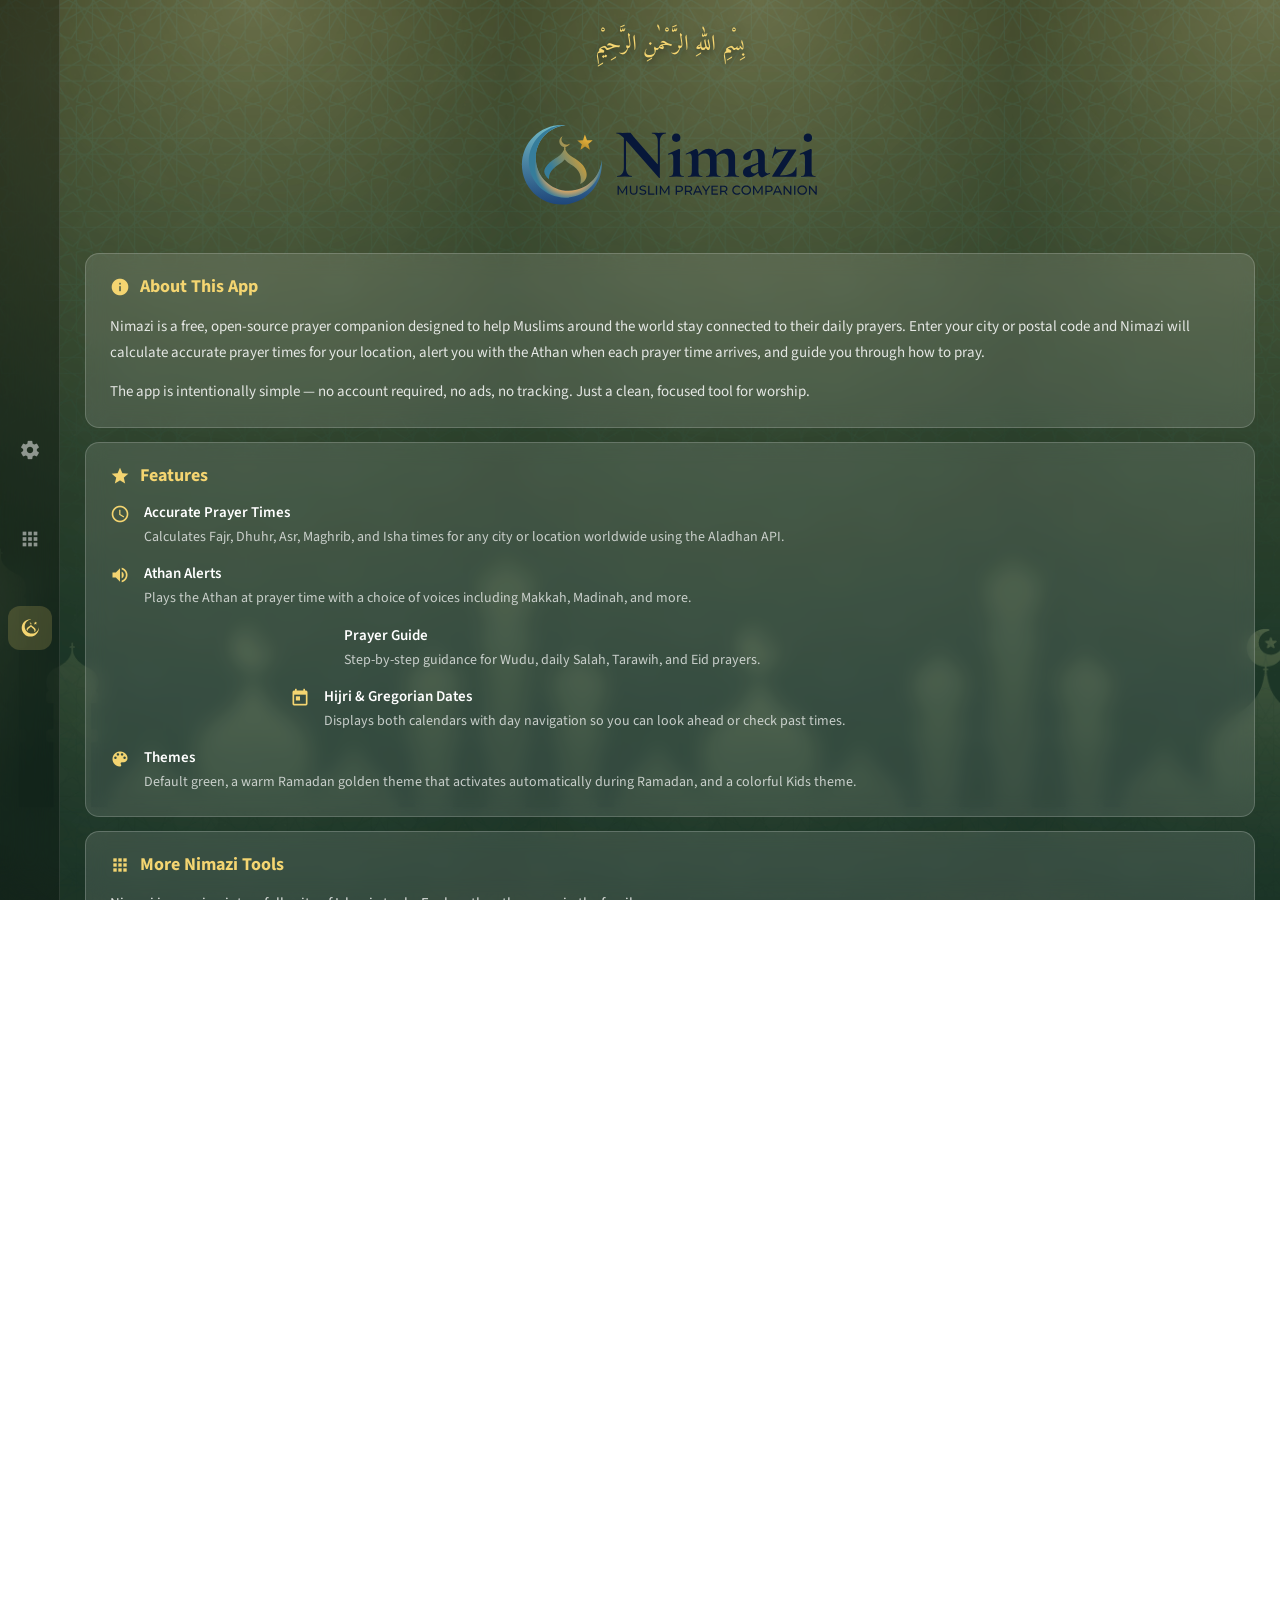
==== commit 2cd4eaa0: "Added new tools link" ====
--- a/about.html
+++ b/about.html
@@ -91,6 +91,34 @@
             </ul>
         </div>
 
+        <div class="about-card about-card-tools" id="tools">
+            <h2 class="about-card-title">
+                <span class="material-icons about-card-icon">apps</span>
+                More Nimazi Tools
+            </h2>
+            <p class="about-body">
+                Nimazi is growing into a full suite of Islamic tools. Explore the other apps in the family:
+            </p>
+            <div class="about-tools-grid">
+                <a href="https://zakat.nimazi.com/" target="_blank" rel="noopener noreferrer" class="about-tool-link">
+                    <span class="material-icons about-tool-icon">volunteer_activism</span>
+                    <div class="about-tool-info">
+                        <strong class="about-tool-name">Zakat</strong>
+                        <span class="about-tool-desc">Calculate your annual Zakat obligation</span>
+                    </div>
+                    <span class="material-icons about-tool-arrow">open_in_new</span>
+                </a>
+                <a href="https://mirath.nimazi.com/" target="_blank" rel="noopener noreferrer" class="about-tool-link">
+                    <span class="material-icons about-tool-icon">account_tree</span>
+                    <div class="about-tool-info">
+                        <strong class="about-tool-name">Mirath</strong>
+                        <span class="about-tool-desc">Calculate Islamic inheritance shares</span>
+                    </div>
+                    <span class="material-icons about-tool-arrow">open_in_new</span>
+                </a>
+            </div>
+        </div>
+
         <div class="about-card" id="install">
             <h2 class="about-card-title">
                 <span class="material-icons about-card-icon">add_to_home_screen</span>
@@ -206,6 +234,10 @@
         <span class="material-icons">settings</span>
         <span class="side-nav-tooltip">Settings</span>
     </a>
+    <a href="tools.html" class="side-nav-item" aria-label="More Tools">
+        <span class="material-icons">apps</span>
+        <span class="side-nav-tooltip">Tools</span>
+    </a>
     <a href="about.html" class="side-nav-item active" aria-label="About">
         <svg class="nav-symbol-img" viewBox="0 0 1024 1024" fill="currentColor" xmlns="http://www.w3.org/2000/svg" aria-hidden="true"><path d="M531.21 266.467L531.5 266.5C532.06 267.165 528.29 273.068 527.505 274.559C511.655 304.697 534.85 337.921 569.81 338.561C578.92 338.728 588.835 335.022 595.61 328.365C587.48 346.514 574.745 354.565 555.86 358.577C558.265 368.894 559.135 371.158 557.03 381.871C577.205 423.683 603.365 436.085 640.08 459.252C670.715 480.492 706.63 507.12 723.03 541.5C749.795 597.625 738.515 646.98 681.54 674.615C686.91 652.685 689.19 631.635 684.81 609.44C678.155 575.7 658.335 547.125 631.005 526.81C622.495 520.485 611.52 513.445 602.535 507.42C582.88 494.362 566.055 482.361 550.355 464.647C521.245 499.377 484.267 512.91 453.109 543.86C426.913 569.88 415.474 596.22 415.451 632.815C386.454 603.98 362.011 576.615 385.617 534.78C404.787 500.805 436.61 477.931 468.299 456.509C482.026 447.228 496.644 439.053 509.095 428.087C525.105 414.054 534.28 399.421 544.79 381.376C541.905 372.601 543.555 367.442 546.045 358.799C544.66 358.467 543.285 358.114 541.915 357.741C497.101 345.405 490.624 289.397 531.21 266.467Z"/><path d="M721.495 252.77C722.835 254.143 737.395 294.47 739.645 299.963C754.995 301.066 772.365 300.899 788.065 301.539C776.145 312.319 762.8 323.345 750.495 333.863C754.145 346.25 760.96 369.33 763.405 381.727C750.035 373.044 736.91 363.714 723.35 354.951C720.805 356.202 713.33 361.784 710.735 363.654C701.865 370.145 692.915 376.529 683.885 382.802C687.205 367.314 691.73 350.344 695.655 334.882C691.78 331.07 686.455 327.156 682.135 323.694C673.7 317.028 665.38 310.222 657.175 303.28L706.095 300.449C711.07 284.505 716.2 268.611 721.495 252.77Z"/><path d="M525.5 171C535.921 171 546.232 171.471 556.414 172.39C414.686 186.48 304 306.063 304 451.5C304 606.416 429.584 732 584.5 732C729.937 732 849.52 621.314 863.609 479.585C864.528 489.767 865 510.5 865 510.5C865 698.001 713.001 850 525.5 850C337.999 850 186 698.001 186 510.5C186 322.999 337.999 171 525.5 171Z"/></svg>
         <span class="side-nav-tooltip">About</span>
--- a/css/styles.css
+++ b/css/styles.css
@@ -4291,6 +4291,264 @@
 }
 
 /* ══════════════════════════════════════════
+   Tools Page
+   ══════════════════════════════════════════ */
+
+body.toolsPage .bismillah {
+    display: block;
+    flex: none;
+    padding: 10px 0 15px;
+    text-align: center;
+    font-size: 22px;
+}
+
+.tools-hero {
+    text-align: center;
+    padding: 24px 0 36px;
+}
+
+.tools-hero-eyebrow {
+    font-size: 12px;
+    font-weight: 600;
+    letter-spacing: 0.12em;
+    text-transform: uppercase;
+    opacity: 0.55;
+    margin-bottom: 10px;
+}
+
+.tools-hero-title {
+    font-family: 'Amiri', serif;
+    font-size: 42px;
+    font-weight: 700;
+    color: var(--color-accent);
+    line-height: 1.1;
+    margin-bottom: 10px;
+}
+
+.tools-hero-subtitle {
+    font-size: 15px;
+    opacity: 0.7;
+    max-width: 340px;
+    margin: 0 auto;
+    line-height: 1.5;
+}
+
+.tools-cards {
+    display: flex;
+    flex-direction: column;
+    gap: 16px;
+    padding-bottom: 24px;
+}
+
+.tool-card {
+    position: relative;
+    display: block;
+    background: rgba(255, 255, 255, 0.1);
+    backdrop-filter: blur(14px);
+    -webkit-backdrop-filter: blur(14px);
+    border: 1px solid rgba(255, 255, 255, 0.18);
+    border-radius: 20px;
+    overflow: hidden;
+    text-decoration: none;
+    color: inherit;
+    transition: transform 0.2s ease, box-shadow 0.2s ease, background 0.2s ease;
+    cursor: pointer;
+}
+
+.tool-card:hover {
+    transform: translateY(-3px);
+    box-shadow: 0 12px 40px rgba(0, 0, 0, 0.35);
+    background: rgba(255, 255, 255, 0.15);
+}
+
+.tool-card:active {
+    transform: translateY(-1px);
+}
+
+.tool-card-watermark {
+    position: absolute;
+    top: -10px;
+    right: -10px;
+    font-family: 'Amiri', serif;
+    font-size: 130px;
+    font-weight: 700;
+    line-height: 1;
+    pointer-events: none;
+    user-select: none;
+    opacity: 0.06;
+    color: #fff;
+}
+
+.tool-card-body {
+    position: relative;
+    z-index: 1;
+    padding: 24px 24px 20px;
+}
+
+.tool-card-header {
+    display: flex;
+    align-items: center;
+    justify-content: space-between;
+    margin-bottom: 12px;
+}
+
+.tool-card-icon {
+    font-size: 32px !important;
+    color: var(--color-accent);
+}
+
+.tool-card-badge {
+    font-size: 11px;
+    font-weight: 700;
+    letter-spacing: 0.08em;
+    text-transform: uppercase;
+    color: var(--color-accent);
+    border: 1px solid rgba(244, 213, 113, 0.4);
+    border-radius: 20px;
+    padding: 3px 10px;
+    opacity: 0.8;
+}
+
+.tool-card-name {
+    font-size: 28px;
+    font-weight: 700;
+    line-height: 1.1;
+    margin-bottom: 2px;
+}
+
+.tool-card-arabic-sub {
+    font-family: 'Amiri', serif;
+    font-size: 16px;
+    opacity: 0.5;
+    margin-bottom: 12px;
+}
+
+.tool-card-desc {
+    font-size: 14px;
+    line-height: 1.6;
+    opacity: 0.75;
+    margin-bottom: 20px;
+}
+
+.tool-card-cta {
+    display: inline-flex;
+    align-items: center;
+    gap: 6px;
+    font-size: 14px;
+    font-weight: 700;
+    color: var(--color-accent);
+    letter-spacing: 0.02em;
+}
+
+.tool-card-cta .material-icons {
+    font-size: 18px !important;
+    transition: transform 0.2s ease;
+}
+
+.tool-card:hover .tool-card-cta .material-icons {
+    transform: translateX(4px);
+}
+
+/* Zakat card accent */
+.tool-card-zakat {
+    border-color: rgba(244, 213, 113, 0.25);
+}
+
+.tool-card-zakat .tool-card-watermark {
+    color: #f4d571;
+    opacity: 0.08;
+}
+
+/* Mirath card accent */
+.tool-card-mirath {
+    border-color: rgba(100, 210, 180, 0.2);
+}
+
+.tool-card-mirath .tool-card-watermark {
+    color: #64d2b4;
+    opacity: 0.08;
+}
+
+.tool-card-mirath .tool-card-icon {
+    color: #64d2b4;
+}
+
+.tool-card-mirath .tool-card-badge {
+    color: #64d2b4;
+    border-color: rgba(100, 210, 180, 0.4);
+}
+
+.tool-card-mirath .tool-card-cta {
+    color: #64d2b4;
+}
+
+.tools-coming-soon {
+    text-align: center;
+    font-size: 13px;
+    opacity: 0.4;
+    padding-bottom: 32px;
+    font-style: italic;
+}
+
+/* Ramadan overrides */
+body.ramadan-mode .tools-hero-title {
+    color: #8B6914;
+}
+
+body.ramadan-mode .tool-card {
+    background: rgba(255, 248, 235, 0.18);
+    border-color: rgba(139, 105, 20, 0.2);
+}
+
+body.ramadan-mode .tool-card:hover {
+    background: rgba(255, 248, 235, 0.26);
+}
+
+body.ramadan-mode .tool-card-icon,
+body.ramadan-mode .tool-card-badge,
+body.ramadan-mode .tool-card-cta {
+    color: #8B6914;
+}
+
+body.ramadan-mode .tool-card-badge {
+    border-color: rgba(139, 105, 20, 0.35);
+}
+
+body.ramadan-mode .tool-card-zakat {
+    border-color: rgba(139, 105, 20, 0.25);
+}
+
+body.ramadan-mode .tool-card-mirath .tool-card-icon,
+body.ramadan-mode .tool-card-mirath .tool-card-badge,
+body.ramadan-mode .tool-card-mirath .tool-card-cta {
+    color: #2d7d60;
+}
+
+body.ramadan-mode .tool-card-mirath {
+    border-color: rgba(45, 125, 96, 0.2);
+}
+
+/* Desktop — side by side */
+@media (min-width: 900px) {
+    .tools-cards {
+        flex-direction: row;
+        align-items: stretch;
+    }
+
+    .tool-card {
+        flex: 1;
+    }
+
+    .tool-card-watermark {
+        font-size: 160px;
+    }
+
+    .tools-hero-title {
+        font-size: 52px;
+    }
+}
+
+/* ══════════════════════════════════════════
    About Page
    ══════════════════════════════════════════ */
 
@@ -4402,6 +4660,135 @@
     line-height: 1.65;
     color: rgba(255, 255, 255, 0.72);
     margin: 0;
+}
+
+/* Home screen tools strip */
+.tools-strip {
+    display: flex;
+    gap: 10px;
+    margin-top: 16px;
+    padding-bottom: 8px;
+}
+
+.tools-strip-link {
+    flex: 1;
+    display: flex;
+    align-items: center;
+    justify-content: center;
+    gap: 7px;
+    padding: 10px 14px;
+    background: rgba(255, 255, 255, 0.1);
+    border: 1px solid rgba(255, 255, 255, 0.15);
+    border-radius: 10px;
+    text-decoration: none;
+    color: rgba(255, 255, 255, 0.8);
+    font-size: 13px;
+    font-weight: 600;
+    transition: background 0.2s, transform 0.15s;
+}
+
+.tools-strip-link .material-icons {
+    font-size: 17px !important;
+    opacity: 0.85;
+}
+
+.tools-strip-link:hover {
+    background: rgba(255, 255, 255, 0.18);
+    transform: translateY(-1px);
+}
+
+body.ramadan-mode .tools-strip-link {
+    background: rgba(139, 105, 20, 0.12);
+    border-color: rgba(139, 105, 20, 0.2);
+    color: rgba(139, 105, 20, 0.85);
+}
+
+body.ramadan-mode .tools-strip-link:hover {
+    background: rgba(139, 105, 20, 0.2);
+}
+
+body.kids-mode .tools-strip-link {
+    background: rgba(255, 255, 255, 0.15);
+    color: rgba(255, 255, 255, 0.9);
+}
+
+/* Tools card */
+.about-card-tools {
+    border-color: rgba(255, 255, 255, 0.2);
+}
+
+.about-tools-grid {
+    display: flex;
+    flex-direction: column;
+    gap: 10px;
+    margin-top: 14px;
+}
+
+.about-tool-link {
+    display: flex;
+    align-items: center;
+    gap: 14px;
+    padding: 14px 16px;
+    background: rgba(255, 255, 255, 0.08);
+    border: 1px solid rgba(255, 255, 255, 0.15);
+    border-radius: 12px;
+    text-decoration: none;
+    color: inherit;
+    transition: background 0.2s, transform 0.15s, box-shadow 0.2s;
+}
+
+.about-tool-link:hover {
+    background: rgba(255, 255, 255, 0.14);
+    transform: translateY(-1px);
+    box-shadow: 0 4px 16px rgba(0, 0, 0, 0.2);
+}
+
+.about-tool-icon {
+    font-size: 24px !important;
+    opacity: 0.85;
+    flex-shrink: 0;
+}
+
+.about-tool-info {
+    flex: 1;
+    display: flex;
+    flex-direction: column;
+    gap: 2px;
+}
+
+.about-tool-name {
+    font-size: 15px;
+    font-weight: 600;
+    color: #fff;
+}
+
+.about-tool-desc {
+    font-size: 13px;
+    opacity: 0.7;
+}
+
+.about-tool-arrow {
+    font-size: 16px !important;
+    opacity: 0.5;
+    flex-shrink: 0;
+}
+
+/* Ramadan overrides for tools card */
+body.ramadan-mode .about-card-tools {
+    border-color: rgba(139, 105, 20, 0.2);
+}
+
+body.ramadan-mode .about-tool-link {
+    background: rgba(139, 105, 20, 0.1);
+    border-color: rgba(139, 105, 20, 0.2);
+}
+
+body.ramadan-mode .about-tool-link:hover {
+    background: rgba(139, 105, 20, 0.18);
+}
+
+body.ramadan-mode .about-tool-name {
+    color: #8B6914;
 }
 
 /* GitHub card */
